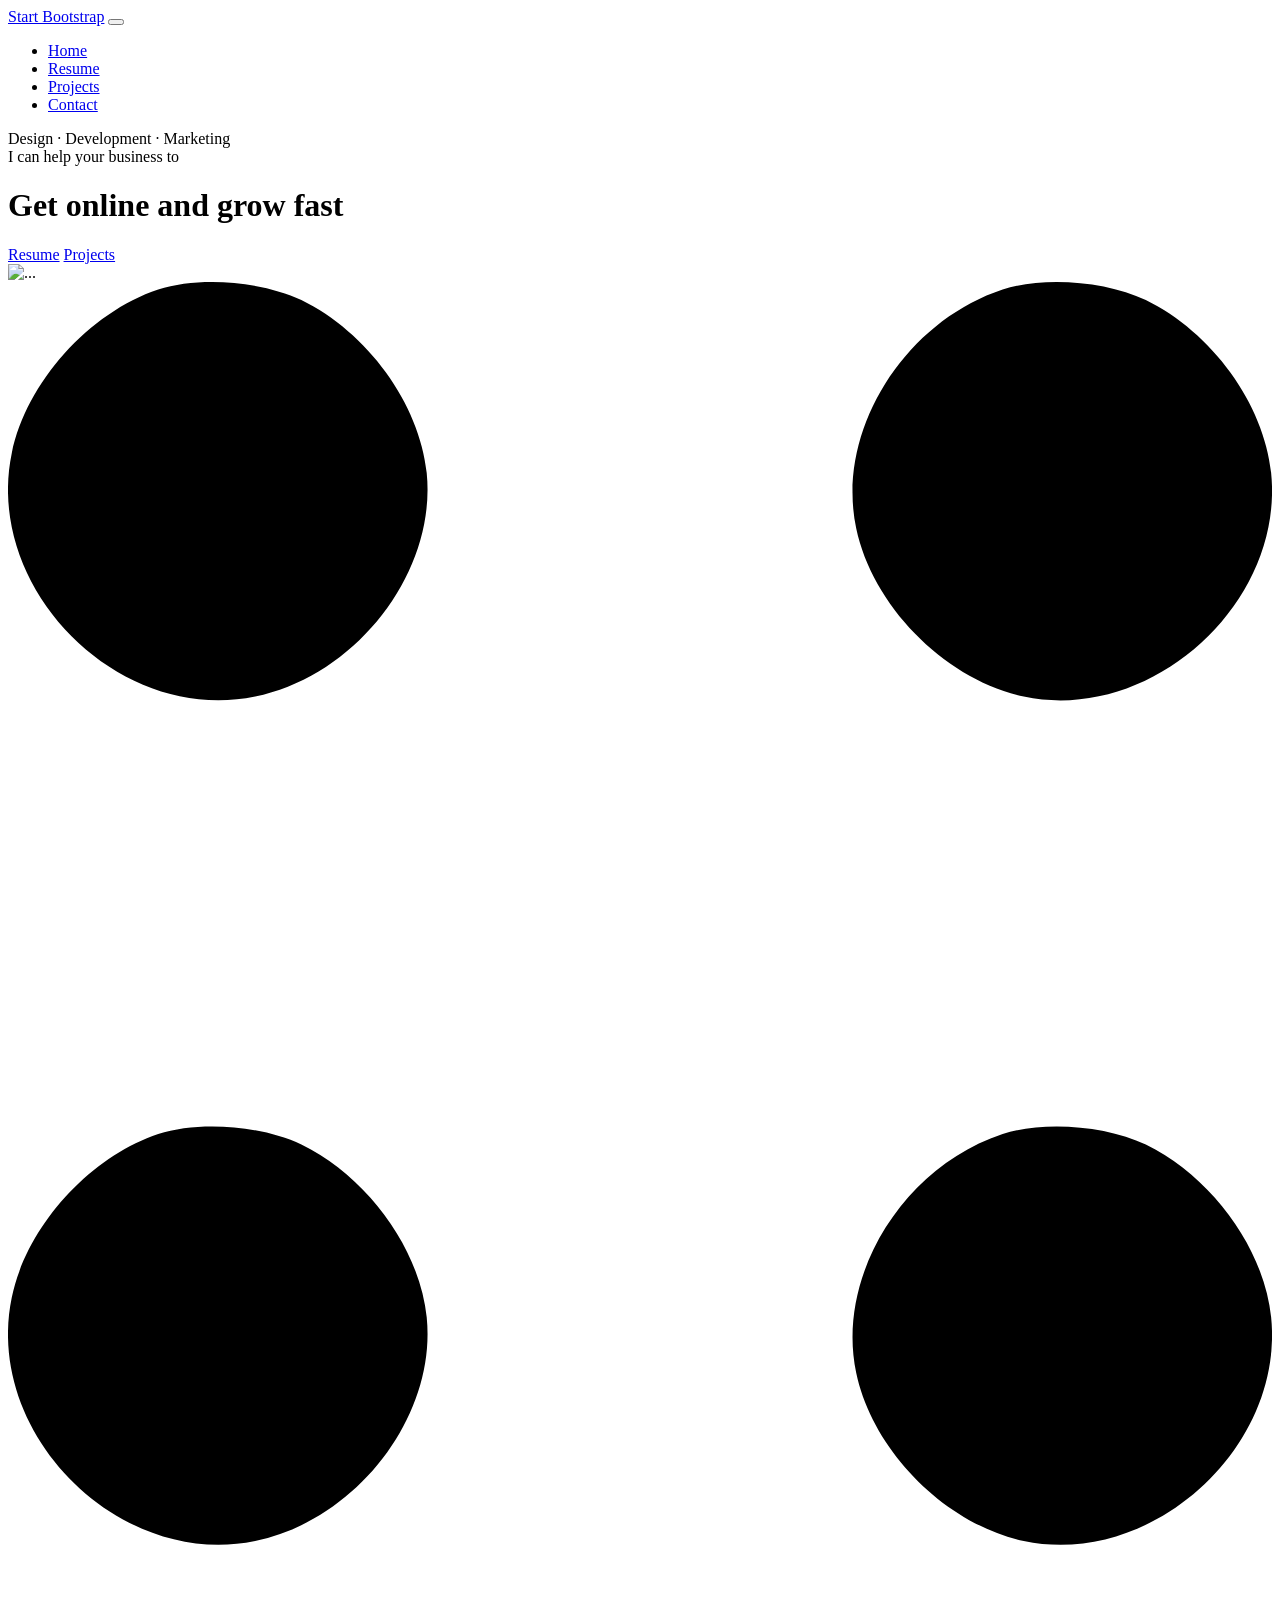
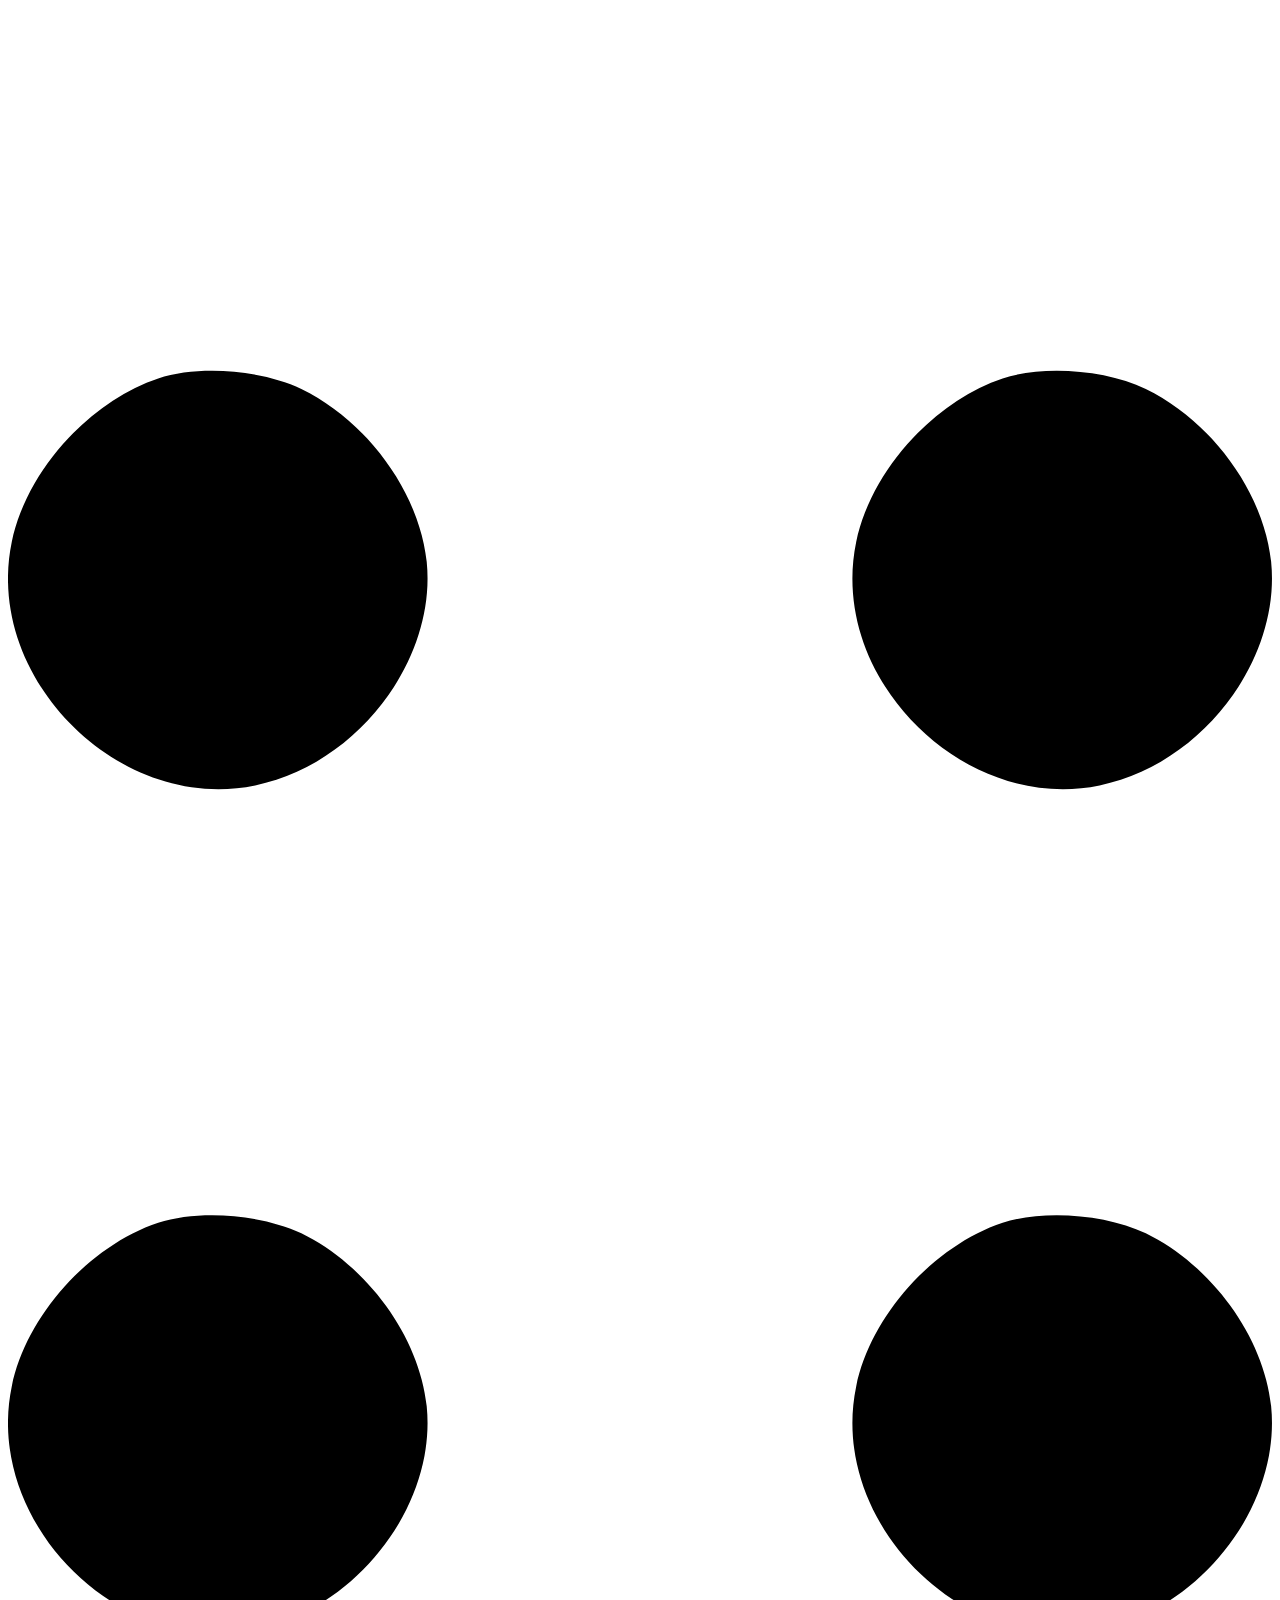
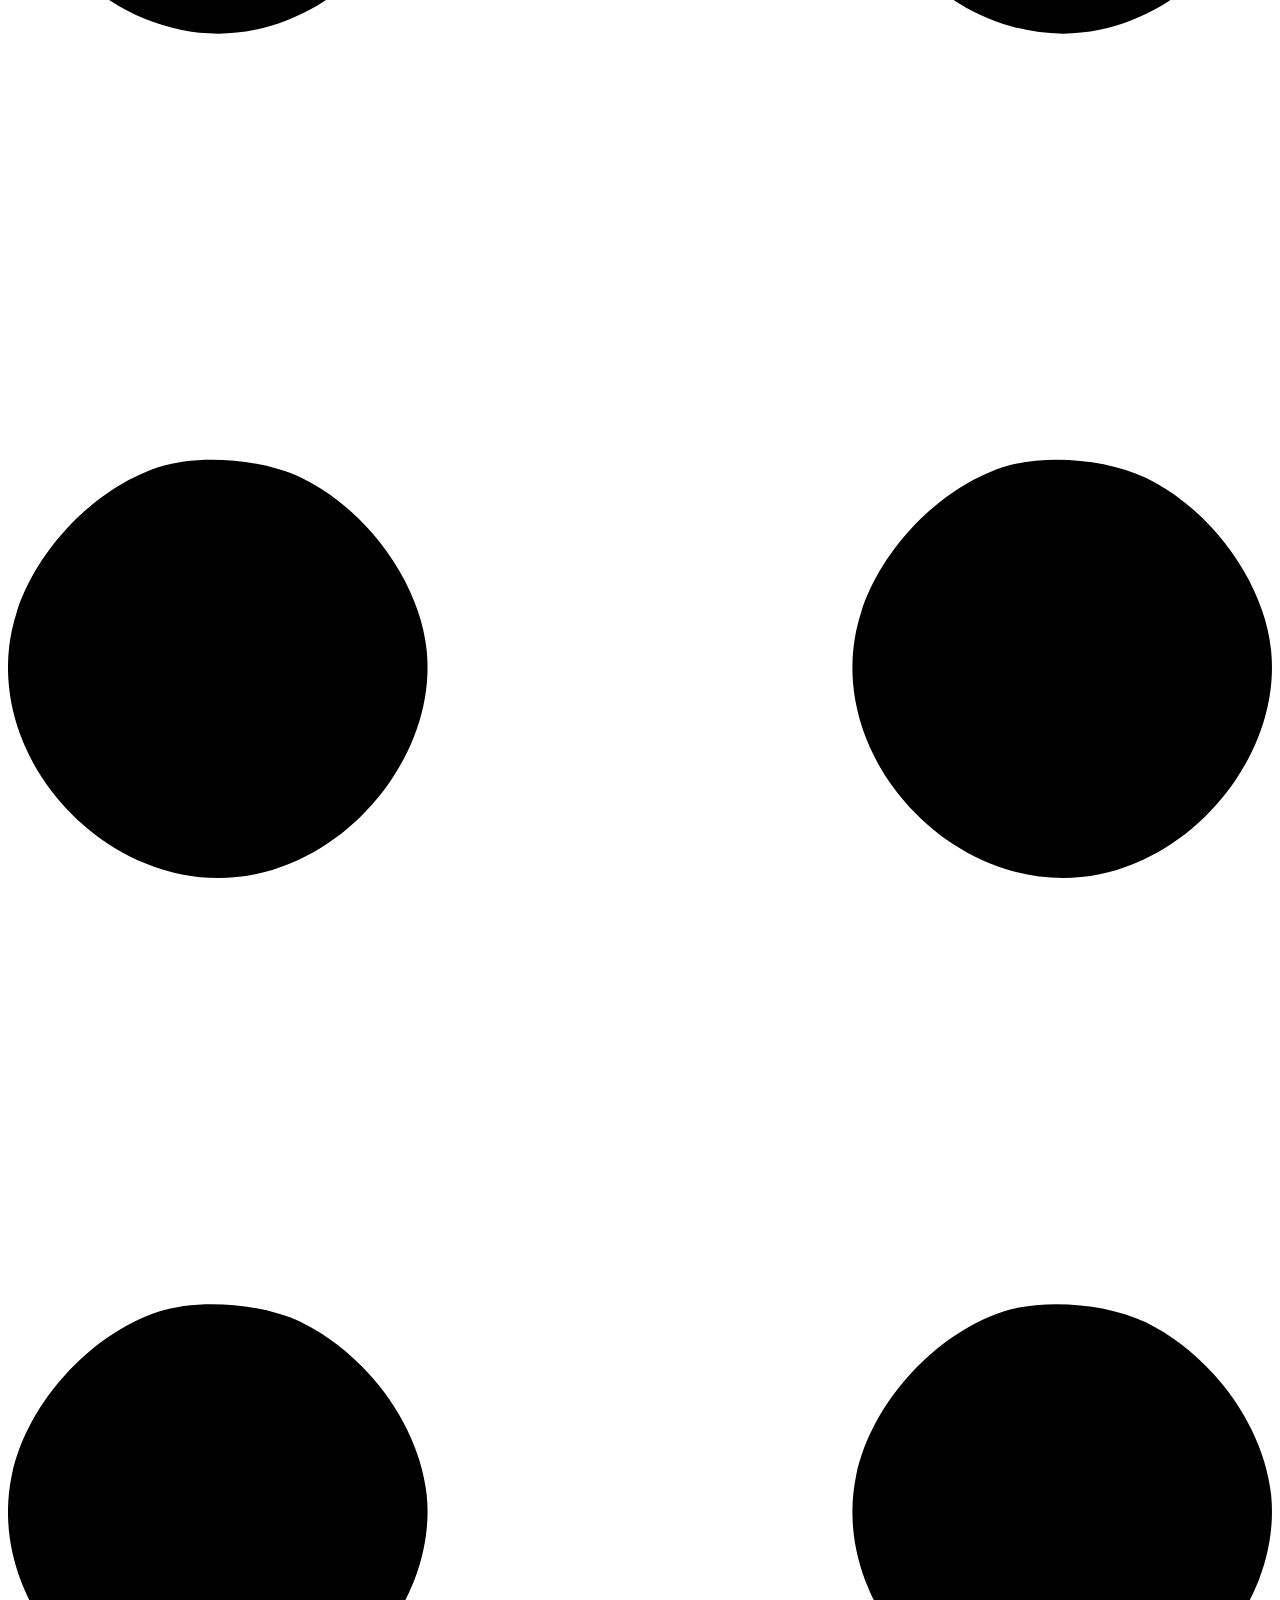
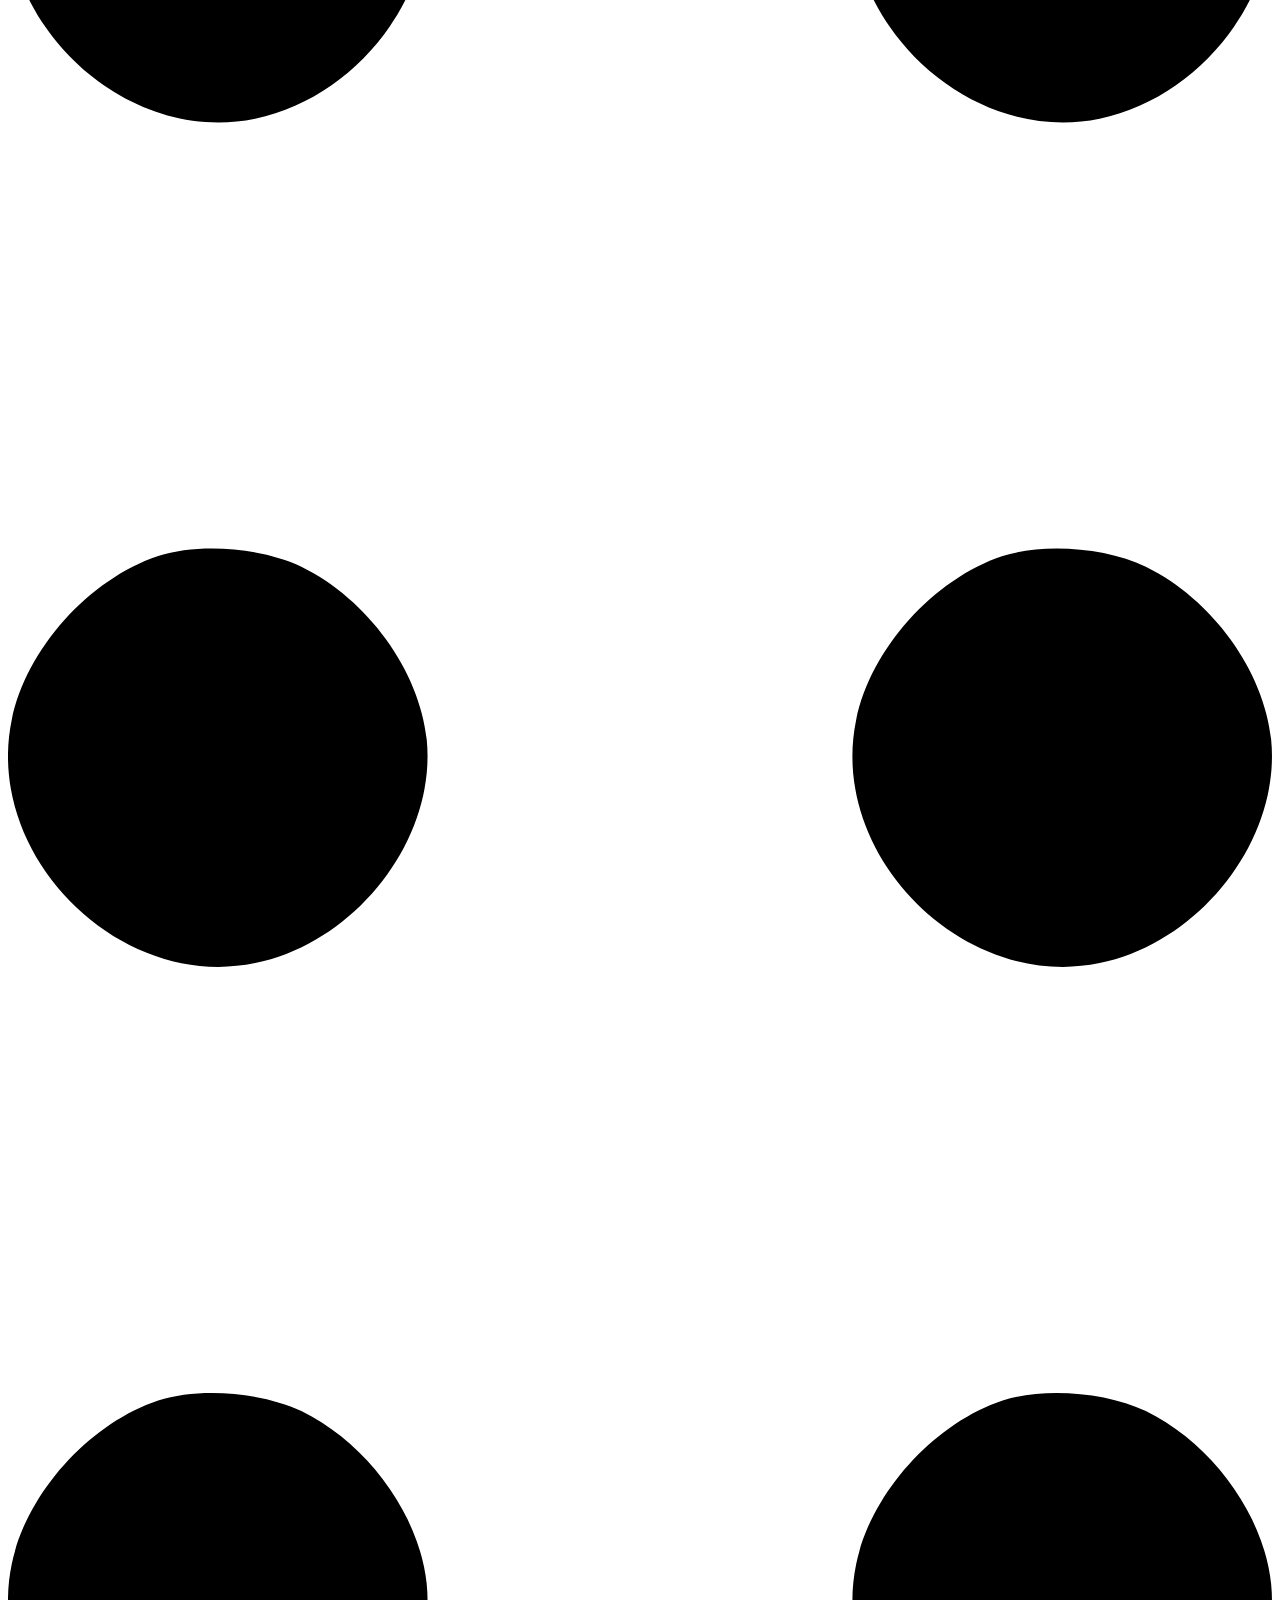
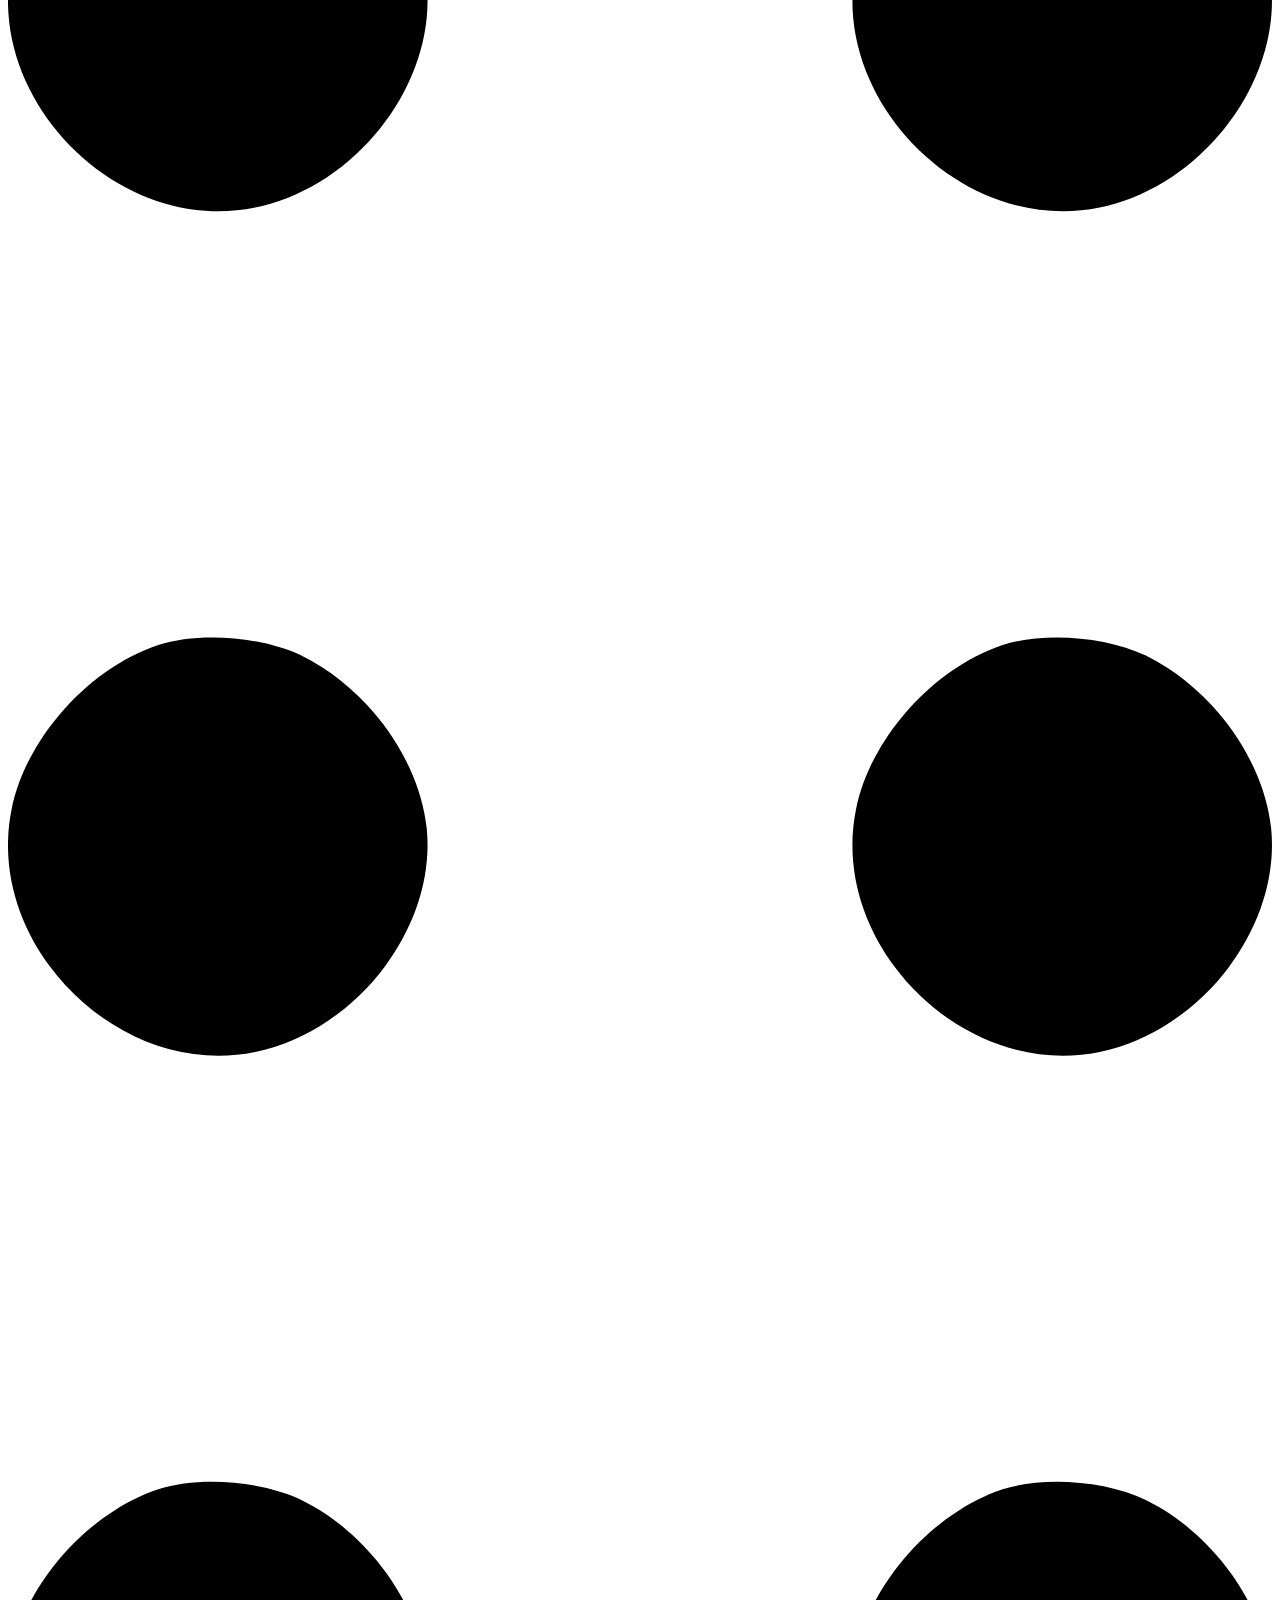
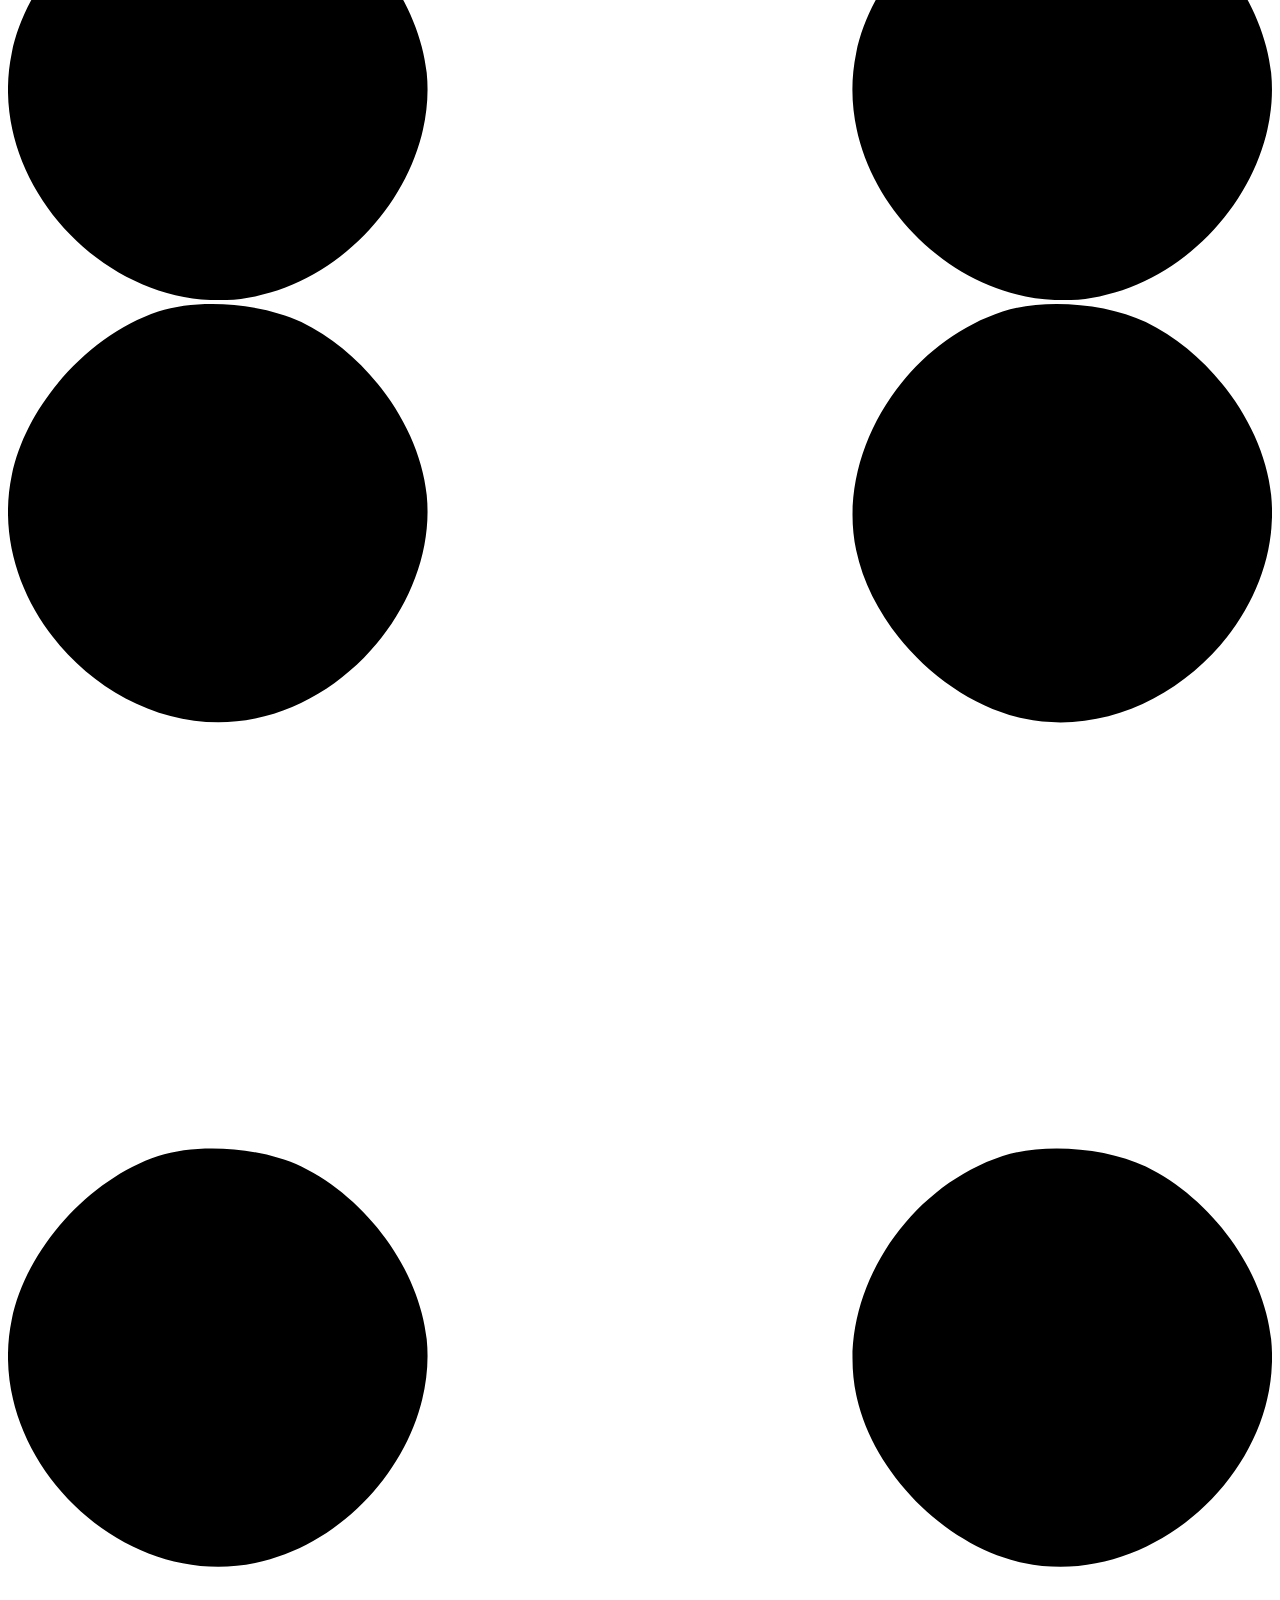
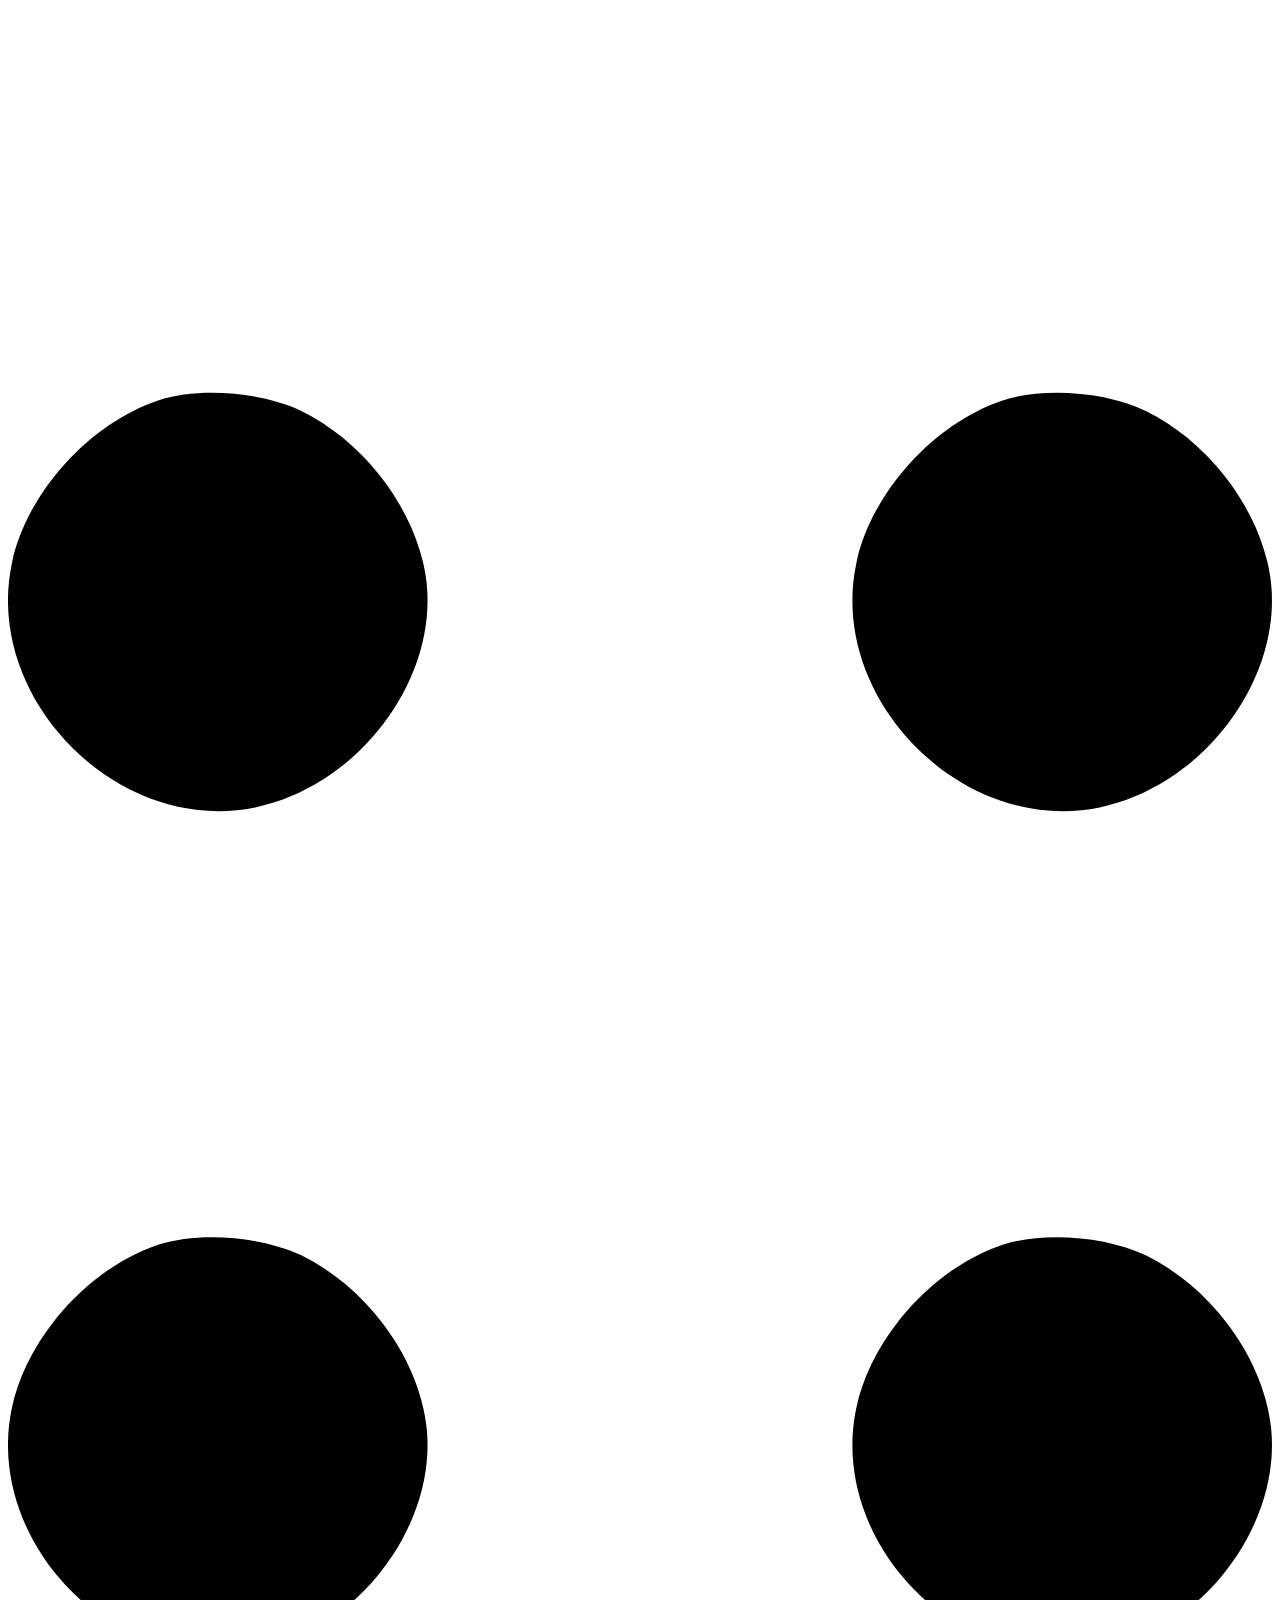
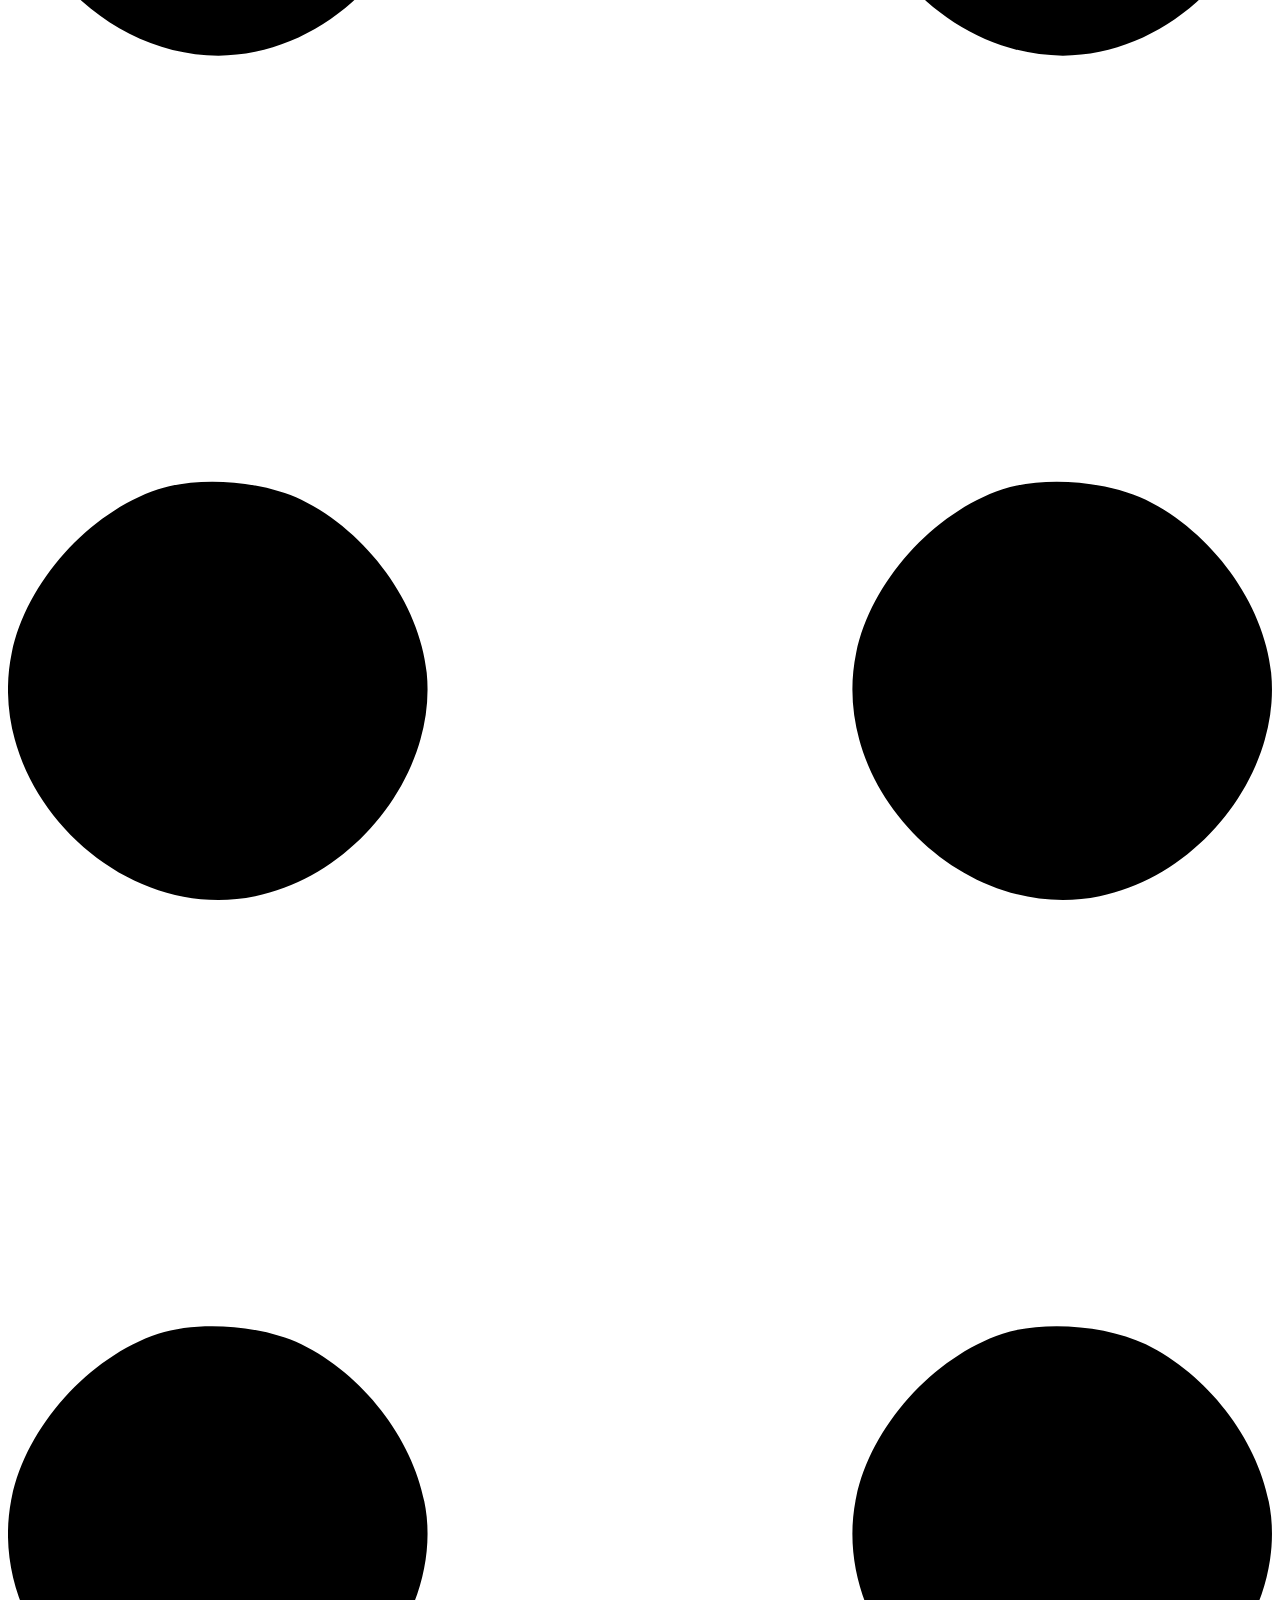
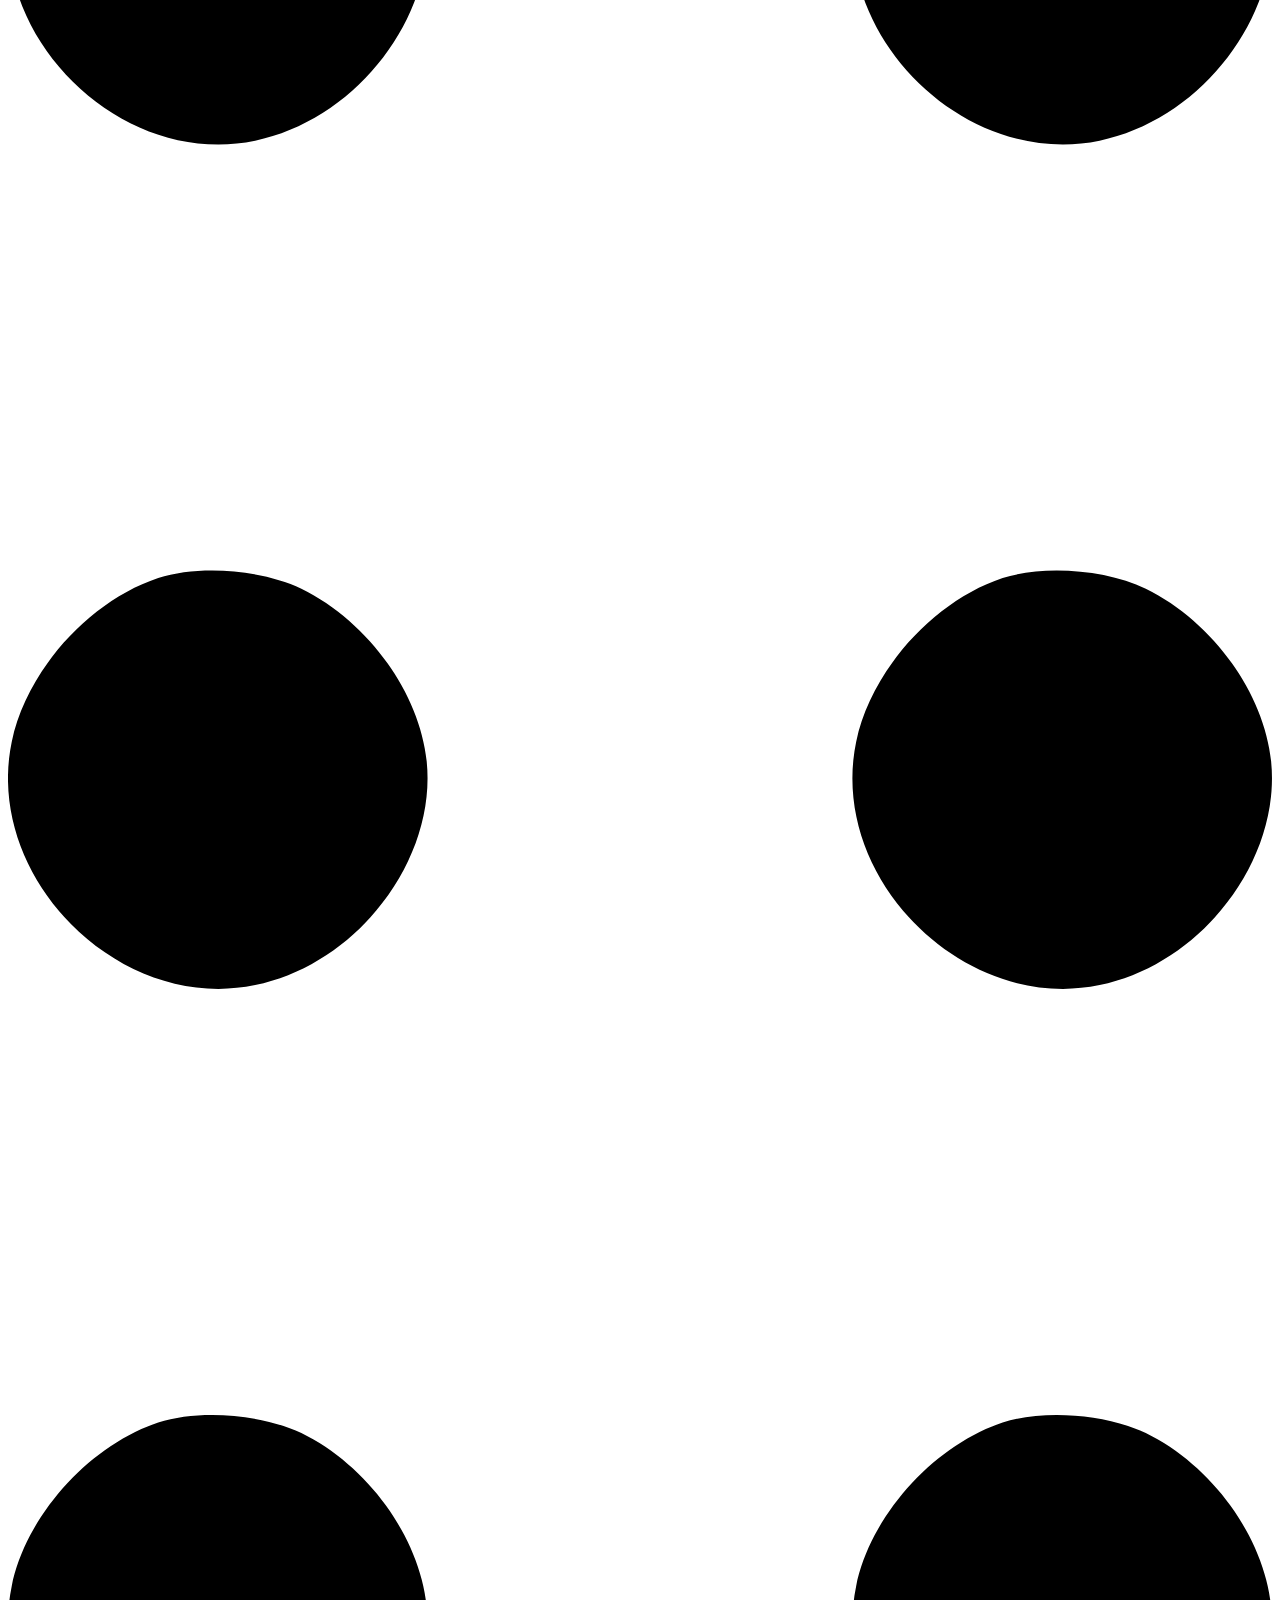
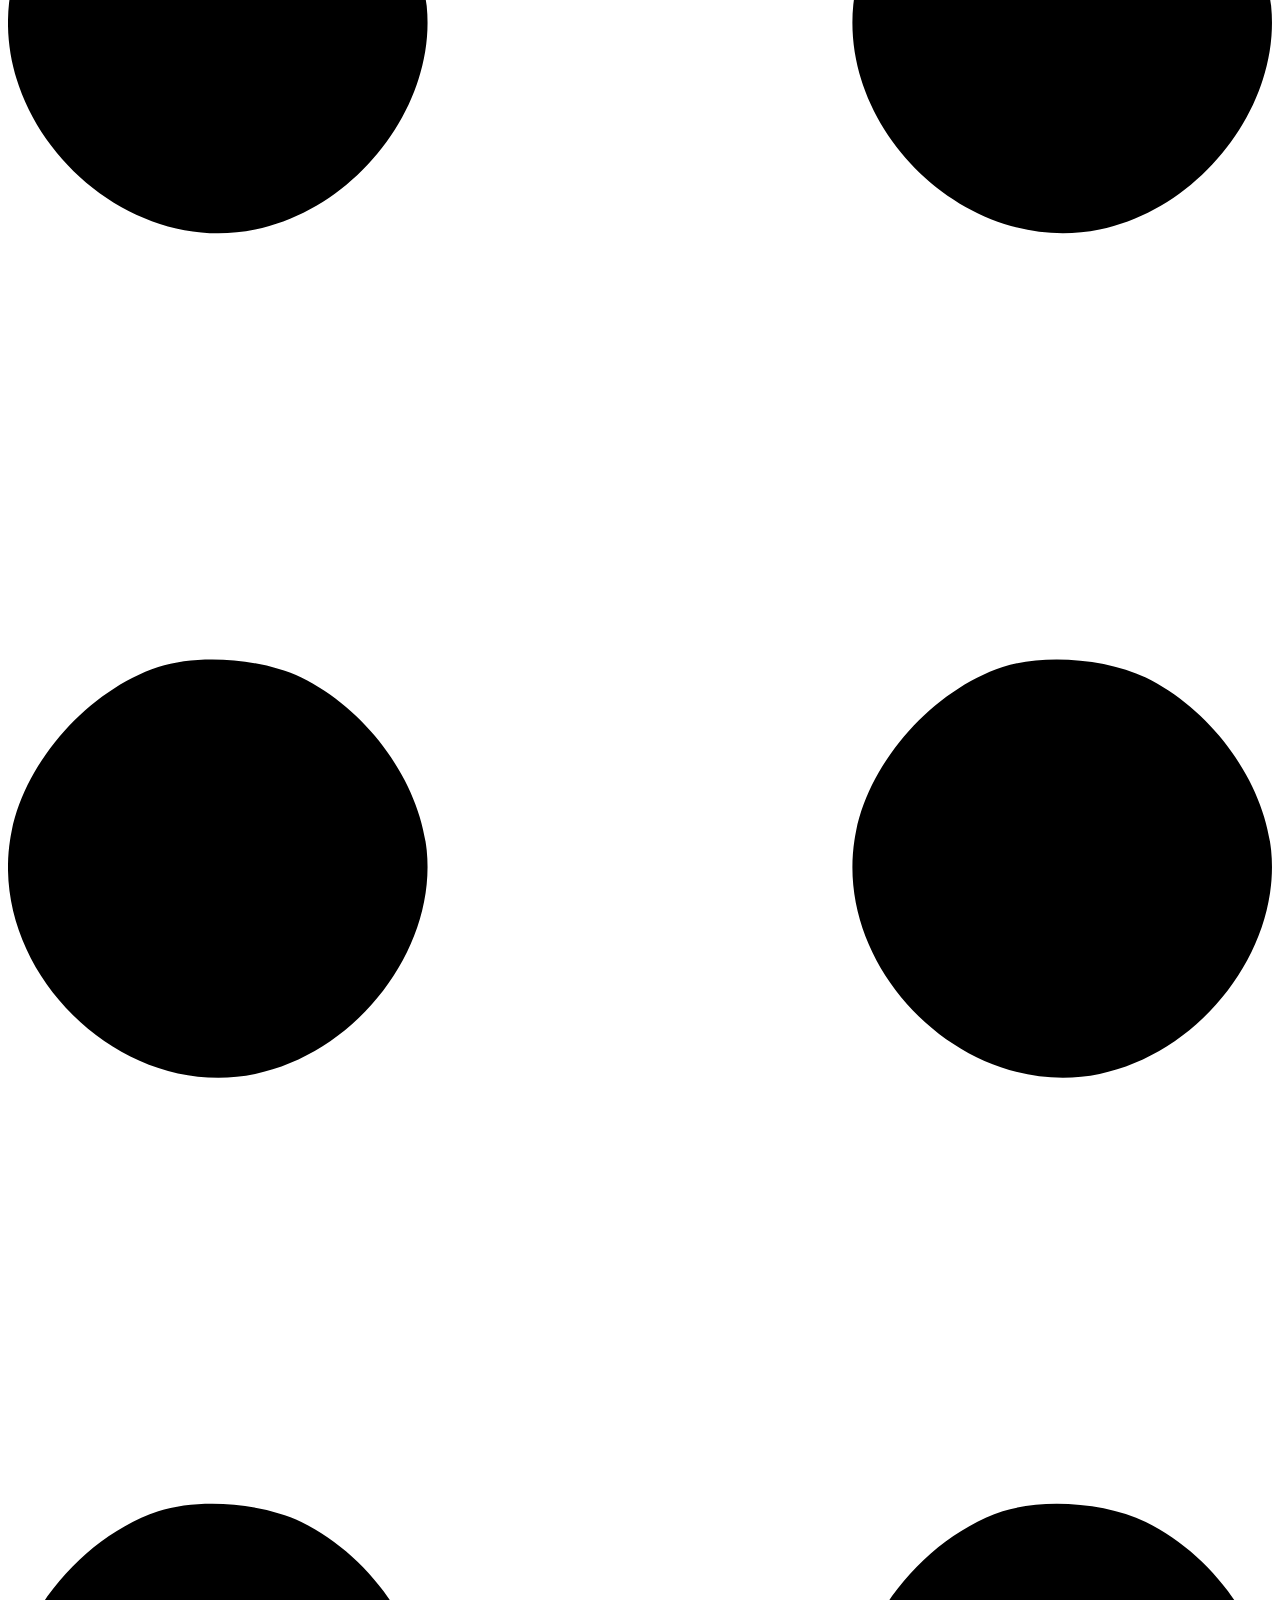
==== startbootstrap-personal-portfolio/index.html @ 14c41793 "Add files via upload" ====
<!DOCTYPE html>
<html lang="en">
    <head>
        <meta charset="utf-8" />
        <meta name="viewport" content="width=device-width, initial-scale=1, shrink-to-fit=no" />
        <meta name="description" content="" />
        <meta name="author" content="" />
        <title>Personal - Start Bootstrap Theme</title>
        <!-- Favicon-->
        <link rel="icon" type="image/x-icon" href="assets/favicon.ico" />
        <!-- Custom Google font-->
        <link rel="preconnect" href="https://fonts.googleapis.com" />
        <link rel="preconnect" href="https://fonts.gstatic.com" crossorigin />
        <link href="https://fonts.googleapis.com/css2?family=Plus+Jakarta+Sans:wght@100;200;300;400;500;600;700;800;900&amp;display=swap" rel="stylesheet" />
        <!-- Bootstrap icons-->
        <link href="https://cdn.jsdelivr.net/npm/bootstrap-icons@1.8.1/font/bootstrap-icons.css" rel="stylesheet" />
        <!-- Core theme CSS (includes Bootstrap)-->
        <link href="css/styles.css" rel="stylesheet" />
    </head>
    <body class="d-flex flex-column h-100">
        <main class="flex-shrink-0">
            <!-- Navigation-->
            <nav class="navbar navbar-expand-lg navbar-light bg-white py-3">
                <div class="container px-5">
                    <a class="navbar-brand" href="index.html"><span class="fw-bolder text-primary">Start Bootstrap</span></a>
                    <button class="navbar-toggler" type="button" data-bs-toggle="collapse" data-bs-target="#navbarSupportedContent" aria-controls="navbarSupportedContent" aria-expanded="false" aria-label="Toggle navigation"><span class="navbar-toggler-icon"></span></button>
                    <div class="collapse navbar-collapse" id="navbarSupportedContent">
                        <ul class="navbar-nav ms-auto mb-2 mb-lg-0 small fw-bolder">
                            <li class="nav-item"><a class="nav-link" href="index.html">Home</a></li>
                            <li class="nav-item"><a class="nav-link" href="resume.html">Resume</a></li>
                            <li class="nav-item"><a class="nav-link" href="projects.html">Projects</a></li>
                            <li class="nav-item"><a class="nav-link" href="contact.html">Contact</a></li>
                        </ul>
                    </div>
                </div>
            </nav>
            <!-- Header-->
            <header class="py-5">
                <div class="container px-5 pb-5">
                    <div class="row gx-5 align-items-center">
                        <div class="col-xxl-5">
                            <!-- Header text content-->
                            <div class="text-center text-xxl-start">
                                <div class="badge bg-gradient-primary-to-secondary text-white mb-4"><div class="text-uppercase">Design &middot; Development &middot; Marketing</div></div>
                                <div class="fs-3 fw-light text-muted">I can help your business to</div>
                                <h1 class="display-3 fw-bolder mb-5"><span class="text-gradient d-inline">Get online and grow fast</span></h1>
                                <div class="d-grid gap-3 d-sm-flex justify-content-sm-center justify-content-xxl-start mb-3">
                                    <a class="btn btn-primary btn-lg px-5 py-3 me-sm-3 fs-6 fw-bolder" href="resume.html">Resume</a>
                                    <a class="btn btn-outline-dark btn-lg px-5 py-3 fs-6 fw-bolder" href="projects.html">Projects</a>
                                </div>
                            </div>
                        </div>
                        <div class="col-xxl-7">
                            <!-- Header profile picture-->
                            <div class="d-flex justify-content-center mt-5 mt-xxl-0">
                                <div class="profile bg-gradient-primary-to-secondary">
                                    <!-- TIP: For best results, use a photo with a transparent background like the demo example below-->
                                    <!-- Watch a tutorial on how to do this on YouTube (link)-->
                                    <img class="profile-img" src="C:\Users\Humphrey Chimanya\Desktop\personal-gh-pages\startbootstrap-personal-gh-pages\assets" alt="..." />
                                    <div class="dots-1">
                                        <!-- SVG Dots-->
                                        <svg version="1.1" xmlns="http://www.w3.org/2000/svg" xmlns:xlink="http://www.w3.org/1999/xlink" x="0px" y="0px" viewBox="0 0 191.6 1215.4" style="enable-background: new 0 0 191.6 1215.4" xml:space="preserve">
                                            <g transform="translate(0.000000,1280.000000) scale(0.100000,-0.100000)">
                                                <path d="M227.7,12788.6c-105-35-200-141-222-248c-43-206,163-412,369-369c155,32,275,190,260,339c-11,105-90,213-190,262        C383.7,12801.6,289.7,12808.6,227.7,12788.6z"></path>
                                                <path d="M1507.7,12788.6c-151-50-253-216-222-362c25-119,136-230,254-255c194-41,395,142,375,339c-11,105-90,213-190,262        C1663.7,12801.6,1569.7,12808.6,1507.7,12788.6z"></path>
                                                <path d="M227.7,11508.6c-105-35-200-141-222-248c-43-206,163-412,369-369c155,32,275,190,260,339c-11,105-90,213-190,262        C383.7,11521.6,289.7,11528.6,227.7,11508.6z"></path>
                                                <path d="M1507.7,11508.6c-151-50-253-216-222-362c25-119,136-230,254-255c194-41,395,142,375,339c-11,105-90,213-190,262        C1663.7,11521.6,1569.7,11528.6,1507.7,11508.6z"></path>
                                                <path d="M227.7,10228.6c-105-35-200-141-222-248c-43-206,163-412,369-369c155,32,275,190,260,339c-11,105-90,213-190,262        C383.7,10241.6,289.7,10248.6,227.7,10228.6z"></path>
                                                <path d="M1507.7,10228.6c-105-35-200-141-222-248c-43-206,163-412,369-369c155,32,275,190,260,339c-11,105-90,213-190,262        C1663.7,10241.6,1569.7,10248.6,1507.7,10228.6z"></path>
                                                <path d="M227.7,8948.6c-105-35-200-141-222-248c-43-206,163-412,369-369c155,32,275,190,260,339c-11,105-90,213-190,262        C383.7,8961.6,289.7,8968.6,227.7,8948.6z"></path>
                                                <path d="M1507.7,8948.6c-105-35-200-141-222-248c-43-206,163-412,369-369c155,32,275,190,260,339c-11,105-90,213-190,262        C1663.7,8961.6,1569.7,8968.6,1507.7,8948.6z"></path>
                                                <path d="M227.7,7668.6c-105-35-200-141-222-248c-43-206,163-412,369-369c155,32,275,190,260,339c-11,105-90,213-190,262        C383.7,7681.6,289.7,7688.6,227.7,7668.6z"></path>
                                                <path d="M1507.7,7668.6c-105-35-200-141-222-248c-43-206,163-412,369-369c155,32,275,190,260,339c-11,105-90,213-190,262        C1663.7,7681.6,1569.7,7688.6,1507.7,7668.6z"></path>
                                                <path d="M227.7,6388.6c-105-35-200-141-222-248c-43-206,163-412,369-369c155,32,275,190,260,339c-11,105-90,213-190,262        C383.7,6401.6,289.7,6408.6,227.7,6388.6z"></path>
                                                <path d="M1507.7,6388.6c-105-35-200-141-222-248c-43-206,163-412,369-369c155,32,275,190,260,339c-11,105-90,213-190,262        C1663.7,6401.6,1569.7,6408.6,1507.7,6388.6z"></path>
                                                <path d="M227.7,5108.6c-105-35-200-141-222-248c-43-206,163-412,369-369c155,32,275,190,260,339c-11,105-90,213-190,262        C383.7,5121.6,289.7,5128.6,227.7,5108.6z"></path>
                                                <path d="M1507.7,5108.6c-105-35-200-141-222-248c-43-206,163-412,369-369c155,32,275,190,260,339c-11,105-90,213-190,262        C1663.7,5121.6,1569.7,5128.6,1507.7,5108.6z"></path>
                                                <path d="M227.7,3828.6c-105-35-200-141-222-248c-43-206,163-412,369-369c155,32,275,190,260,339c-11,105-90,213-190,262        C383.7,3841.6,289.7,3848.6,227.7,3828.6z"></path>
                                                <path d="M1507.7,3828.6c-105-35-200-141-222-248c-43-206,163-412,369-369c155,32,275,190,260,339c-11,105-90,213-190,262        C1663.7,3841.6,1569.7,3848.6,1507.7,3828.6z"></path>
                                                <path d="M227.7,2548.6c-105-35-200-141-222-248c-43-206,163-412,369-369c155,32,275,190,260,339c-11,105-90,213-190,262        C383.7,2561.6,289.7,2568.6,227.7,2548.6z"></path>
                                                <path d="M1507.7,2548.6c-105-35-200-141-222-248c-43-206,163-412,369-369c155,32,275,190,260,339c-11,105-90,213-190,262        C1663.7,2561.6,1569.7,2568.6,1507.7,2548.6z"></path>
                                                <path d="M227.7,1268.6c-105-35-200-141-222-248c-43-206,163-412,369-369c155,32,275,190,260,339c-11,105-90,213-190,262        C383.7,1281.6,289.7,1288.6,227.7,1268.6z"></path>
                                                <path d="M1507.7,1268.6c-105-35-200-141-222-248c-43-206,163-412,369-369c155,32,275,190,260,339c-11,105-90,213-190,262        C1663.7,1281.6,1569.7,1288.6,1507.7,1268.6z"></path>
                                            </g>
                                        </svg>
                                        <!-- END of SVG dots-->
                                    </div>
                                    <div class="dots-2">
                                        <!-- SVG Dots-->
                                        <svg version="1.1" xmlns="http://www.w3.org/2000/svg" xmlns:xlink="http://www.w3.org/1999/xlink" x="0px" y="0px" viewBox="0 0 191.6 1215.4" style="enable-background: new 0 0 191.6 1215.4" xml:space="preserve">
                                            <g transform="translate(0.000000,1280.000000) scale(0.100000,-0.100000)">
                                                <path d="M227.7,12788.6c-105-35-200-141-222-248c-43-206,163-412,369-369c155,32,275,190,260,339c-11,105-90,213-190,262        C383.7,12801.6,289.7,12808.6,227.7,12788.6z"></path>
                                                <path d="M1507.7,12788.6c-151-50-253-216-222-362c25-119,136-230,254-255c194-41,395,142,375,339c-11,105-90,213-190,262        C1663.7,12801.6,1569.7,12808.6,1507.7,12788.6z"></path>
                                                <path d="M227.7,11508.6c-105-35-200-141-222-248c-43-206,163-412,369-369c155,32,275,190,260,339c-11,105-90,213-190,262        C383.7,11521.6,289.7,11528.6,227.7,11508.6z"></path>
                                                <path d="M1507.7,11508.6c-151-50-253-216-222-362c25-119,136-230,254-255c194-41,395,142,375,339c-11,105-90,213-190,262        C1663.7,11521.6,1569.7,11528.6,1507.7,11508.6z"></path>
                                                <path d="M227.7,10228.6c-105-35-200-141-222-248c-43-206,163-412,369-369c155,32,275,190,260,339c-11,105-90,213-190,262        C383.7,10241.6,289.7,10248.6,227.7,10228.6z"></path>
                                                <path d="M1507.7,10228.6c-105-35-200-141-222-248c-43-206,163-412,369-369c155,32,275,190,260,339c-11,105-90,213-190,262        C1663.7,10241.6,1569.7,10248.6,1507.7,10228.6z"></path>
                                                <path d="M227.7,8948.6c-105-35-200-141-222-248c-43-206,163-412,369-369c155,32,275,190,260,339c-11,105-90,213-190,262        C383.7,8961.6,289.7,8968.6,227.7,8948.6z"></path>
                                                <path d="M1507.7,8948.6c-105-35-200-141-222-248c-43-206,163-412,369-369c155,32,275,190,260,339c-11,105-90,213-190,262        C1663.7,8961.6,1569.7,8968.6,1507.7,8948.6z"></path>
                                                <path d="M227.7,7668.6c-105-35-200-141-222-248c-43-206,163-412,369-369c155,32,275,190,260,339c-11,105-90,213-190,262        C383.7,7681.6,289.7,7688.6,227.7,7668.6z"></path>
                                                <path d="M1507.7,7668.6c-105-35-200-141-222-248c-43-206,163-412,369-369c155,32,275,190,260,339c-11,105-90,213-190,262        C1663.7,7681.6,1569.7,7688.6,1507.7,7668.6z"></path>
                                                <path d="M227.7,6388.6c-105-35-200-141-222-248c-43-206,163-412,369-369c155,32,275,190,260,339c-11,105-90,213-190,262        C383.7,6401.6,289.7,6408.6,227.7,6388.6z"></path>
                                                <path d="M1507.7,6388.6c-105-35-200-141-222-248c-43-206,163-412,369-369c155,32,275,190,260,339c-11,105-90,213-190,262        C1663.7,6401.6,1569.7,6408.6,1507.7,6388.6z"></path>
                                                <path d="M227.7,5108.6c-105-35-200-141-222-248c-43-206,163-412,369-369c155,32,275,190,260,339c-11,105-90,213-190,262        C383.7,5121.6,289.7,5128.6,227.7,5108.6z"></path>
                                                <path d="M1507.7,5108.6c-105-35-200-141-222-248c-43-206,163-412,369-369c155,32,275,190,260,339c-11,105-90,213-190,262        C1663.7,5121.6,1569.7,5128.6,1507.7,5108.6z"></path>
                                                <path d="M227.7,3828.6c-105-35-200-141-222-248c-43-206,163-412,369-369c155,32,275,190,260,339c-11,105-90,213-190,262        C383.7,3841.6,289.7,3848.6,227.7,3828.6z"></path>
                                                <path d="M1507.7,3828.6c-105-35-200-141-222-248c-43-206,163-412,369-369c155,32,275,190,260,339c-11,105-90,213-190,262        C1663.7,3841.6,1569.7,3848.6,1507.7,3828.6z"></path>
                                                <path d="M227.7,2548.6c-105-35-200-141-222-248c-43-206,163-412,369-369c155,32,275,190,260,339c-11,105-90,213-190,262        C383.7,2561.6,289.7,2568.6,227.7,2548.6z"></path>
                                                <path d="M1507.7,2548.6c-105-35-200-141-222-248c-43-206,163-412,369-369c155,32,275,190,260,339c-11,105-90,213-190,262        C1663.7,2561.6,1569.7,2568.6,1507.7,2548.6z"></path>
                                                <path d="M227.7,1268.6c-105-35-200-141-222-248c-43-206,163-412,369-369c155,32,275,190,260,339c-11,105-90,213-190,262        C383.7,1281.6,289.7,1288.6,227.7,1268.6z"></path>
                                                <path d="M1507.7,1268.6c-105-35-200-141-222-248c-43-206,163-412,369-369c155,32,275,190,260,339c-11,105-90,213-190,262        C1663.7,1281.6,1569.7,1288.6,1507.7,1268.6z"></path>
                                            </g>
                                        </svg>
                                        <!-- END of SVG dots-->
                                    </div>
                                    <div class="dots-3">
                                        <!-- SVG Dots-->
                                        <svg version="1.1" xmlns="http://www.w3.org/2000/svg" xmlns:xlink="http://www.w3.org/1999/xlink" x="0px" y="0px" viewBox="0 0 191.6 1215.4" style="enable-background: new 0 0 191.6 1215.4" xml:space="preserve">
                                            <g transform="translate(0.000000,1280.000000) scale(0.100000,-0.100000)">
                                                <path d="M227.7,12788.6c-105-35-200-141-222-248c-43-206,163-412,369-369c155,32,275,190,260,339c-11,105-90,213-190,262        C383.7,12801.6,289.7,12808.6,227.7,12788.6z"></path>
                                                <path d="M1507.7,12788.6c-151-50-253-216-222-362c25-119,136-230,254-255c194-41,395,142,375,339c-11,105-90,213-190,262        C1663.7,12801.6,1569.7,12808.6,1507.7,12788.6z"></path>
                                                <path d="M227.7,11508.6c-105-35-200-141-222-248c-43-206,163-412,369-369c155,32,275,190,260,339c-11,105-90,213-190,262        C383.7,11521.6,289.7,11528.6,227.7,11508.6z"></path>
                                                <path d="M1507.7,11508.6c-151-50-253-216-222-362c25-119,136-230,254-255c194-41,395,142,375,339c-11,105-90,213-190,262        C1663.7,11521.6,1569.7,11528.6,1507.7,11508.6z"></path>
                                                <path d="M227.7,10228.6c-105-35-200-141-222-248c-43-206,163-412,369-369c155,32,275,190,260,339c-11,105-90,213-190,262        C383.7,10241.6,289.7,10248.6,227.7,10228.6z"></path>
                                                <path d="M1507.7,10228.6c-105-35-200-141-222-248c-43-206,163-412,369-369c155,32,275,190,260,339c-11,105-90,213-190,262        C1663.7,10241.6,1569.7,10248.6,1507.7,10228.6z"></path>
                                                <path d="M227.7,8948.6c-105-35-200-141-222-248c-43-206,163-412,369-369c155,32,275,190,260,339c-11,105-90,213-190,262        C383.7,8961.6,289.7,8968.6,227.7,8948.6z"></path>
                                                <path d="M1507.7,8948.6c-105-35-200-141-222-248c-43-206,163-412,369-369c155,32,275,190,260,339c-11,105-90,213-190,262        C1663.7,8961.6,1569.7,8968.6,1507.7,8948.6z"></path>
                                                <path d="M227.7,7668.6c-105-35-200-141-222-248c-43-206,163-412,369-369c155,32,275,190,260,339c-11,105-90,213-190,262        C383.7,7681.6,289.7,7688.6,227.7,7668.6z"></path>
                                                <path d="M1507.7,7668.6c-105-35-200-141-222-248c-43-206,163-412,369-369c155,32,275,190,260,339c-11,105-90,213-190,262        C1663.7,7681.6,1569.7,7688.6,1507.7,7668.6z"></path>
                                                <path d="M227.7,6388.6c-105-35-200-141-222-248c-43-206,163-412,369-369c155,32,275,190,260,339c-11,105-90,213-190,262        C383.7,6401.6,289.7,6408.6,227.7,6388.6z"></path>
                                                <path d="M1507.7,6388.6c-105-35-200-141-222-248c-43-206,163-412,369-369c155,32,275,190,260,339c-11,105-90,213-190,262        C1663.7,6401.6,1569.7,6408.6,1507.7,6388.6z"></path>
                                                <path d="M227.7,5108.6c-105-35-200-141-222-248c-43-206,163-412,369-369c155,32,275,190,260,339c-11,105-90,213-190,262        C383.7,5121.6,289.7,5128.6,227.7,5108.6z"></path>
                                                <path d="M1507.7,5108.6c-105-35-200-141-222-248c-43-206,163-412,369-369c155,32,275,190,260,339c-11,105-90,213-190,262        C1663.7,5121.6,1569.7,5128.6,1507.7,5108.6z"></path>
                                                <path d="M227.7,3828.6c-105-35-200-141-222-248c-43-206,163-412,369-369c155,32,275,190,260,339c-11,105-90,213-190,262        C383.7,3841.6,289.7,3848.6,227.7,3828.6z"></path>
                                                <path d="M1507.7,3828.6c-105-35-200-141-222-248c-43-206,163-412,369-369c155,32,275,190,260,339c-11,105-90,213-190,262        C1663.7,3841.6,1569.7,3848.6,1507.7,3828.6z"></path>
                                                <path d="M227.7,2548.6c-105-35-200-141-222-248c-43-206,163-412,369-369c155,32,275,190,260,339c-11,105-90,213-190,262        C383.7,2561.6,289.7,2568.6,227.7,2548.6z"></path>
                                                <path d="M1507.7,2548.6c-105-35-200-141-222-248c-43-206,163-412,369-369c155,32,275,190,260,339c-11,105-90,213-190,262        C1663.7,2561.6,1569.7,2568.6,1507.7,2548.6z"></path>
                                                <path d="M227.7,1268.6c-105-35-200-141-222-248c-43-206,163-412,369-369c155,32,275,190,260,339c-11,105-90,213-190,262        C383.7,1281.6,289.7,1288.6,227.7,1268.6z"></path>
                                                <path d="M1507.7,1268.6c-105-35-200-141-222-248c-43-206,163-412,369-369c155,32,275,190,260,339c-11,105-90,213-190,262        C1663.7,1281.6,1569.7,1288.6,1507.7,1268.6z"></path>
                                            </g>
                                        </svg>
                                        <!-- END of SVG dots-->
                                    </div>
                                    <div class="dots-4">
                                        <!-- SVG Dots-->
                                        <svg version="1.1" xmlns="http://www.w3.org/2000/svg" xmlns:xlink="http://www.w3.org/1999/xlink" x="0px" y="0px" viewBox="0 0 191.6 1215.4" style="enable-background: new 0 0 191.6 1215.4" xml:space="preserve">
                                            <g transform="translate(0.000000,1280.000000) scale(0.100000,-0.100000)">
                                                <path d="M227.7,12788.6c-105-35-200-141-222-248c-43-206,163-412,369-369c155,32,275,190,260,339c-11,105-90,213-190,262        C383.7,12801.6,289.7,12808.6,227.7,12788.6z"></path>
                                                <path d="M1507.7,12788.6c-151-50-253-216-222-362c25-119,136-230,254-255c194-41,395,142,375,339c-11,105-90,213-190,262        C1663.7,12801.6,1569.7,12808.6,1507.7,12788.6z"></path>
                                                <path d="M227.7,11508.6c-105-35-200-141-222-248c-43-206,163-412,369-369c155,32,275,190,260,339c-11,105-90,213-190,262        C383.7,11521.6,289.7,11528.6,227.7,11508.6z"></path>
                                                <path d="M1507.7,11508.6c-151-50-253-216-222-362c25-119,136-230,254-255c194-41,395,142,375,339c-11,105-90,213-190,262        C1663.7,11521.6,1569.7,11528.6,1507.7,11508.6z"></path>
                                                <path d="M227.7,10228.6c-105-35-200-141-222-248c-43-206,163-412,369-369c155,32,275,190,260,339c-11,105-90,213-190,262        C383.7,10241.6,289.7,10248.6,227.7,10228.6z"></path>
                                                <path d="M1507.7,10228.6c-105-35-200-141-222-248c-43-206,163-412,369-369c155,32,275,190,260,339c-11,105-90,213-190,262        C1663.7,10241.6,1569.7,10248.6,1507.7,10228.6z"></path>
                                                <path d="M227.7,8948.6c-105-35-200-141-222-248c-43-206,163-412,369-369c155,32,275,190,260,339c-11,105-90,213-190,262        C383.7,8961.6,289.7,8968.6,227.7,8948.6z"></path>
                                                <path d="M1507.7,8948.6c-105-35-200-141-222-248c-43-206,163-412,369-369c155,32,275,190,260,339c-11,105-90,213-190,262        C1663.7,8961.6,1569.7,8968.6,1507.7,8948.6z"></path>
                                                <path d="M227.7,7668.6c-105-35-200-141-222-248c-43-206,163-412,369-369c155,32,275,190,260,339c-11,105-90,213-190,262        C383.7,7681.6,289.7,7688.6,227.7,7668.6z"></path>
                                                <path d="M1507.7,7668.6c-105-35-200-141-222-248c-43-206,163-412,369-369c155,32,275,190,260,339c-11,105-90,213-190,262        C1663.7,7681.6,1569.7,7688.6,1507.7,7668.6z"></path>
                                                <path d="M227.7,6388.6c-105-35-200-141-222-248c-43-206,163-412,369-369c155,32,275,190,260,339c-11,105-90,213-190,262        C383.7,6401.6,289.7,6408.6,227.7,6388.6z"></path>
                                                <path d="M1507.7,6388.6c-105-35-200-141-222-248c-43-206,163-412,369-369c155,32,275,190,260,339c-11,105-90,213-190,262        C1663.7,6401.6,1569.7,6408.6,1507.7,6388.6z"></path>
                                                <path d="M227.7,5108.6c-105-35-200-141-222-248c-43-206,163-412,369-369c155,32,275,190,260,339c-11,105-90,213-190,262        C383.7,5121.6,289.7,5128.6,227.7,5108.6z"></path>
                                                <path d="M1507.7,5108.6c-105-35-200-141-222-248c-43-206,163-412,369-369c155,32,275,190,260,339c-11,105-90,213-190,262        C1663.7,5121.6,1569.7,5128.6,1507.7,5108.6z"></path>
                                                <path d="M227.7,3828.6c-105-35-200-141-222-248c-43-206,163-412,369-369c155,32,275,190,260,339c-11,105-90,213-190,262        C383.7,3841.6,289.7,3848.6,227.7,3828.6z"></path>
                                                <path d="M1507.7,3828.6c-105-35-200-141-222-248c-43-206,163-412,369-369c155,32,275,190,260,339c-11,105-90,213-190,262        C1663.7,3841.6,1569.7,3848.6,1507.7,3828.6z"></path>
                                                <path d="M227.7,2548.6c-105-35-200-141-222-248c-43-206,163-412,369-369c155,32,275,190,260,339c-11,105-90,213-190,262        C383.7,2561.6,289.7,2568.6,227.7,2548.6z"></path>
                                                <path d="M1507.7,2548.6c-105-35-200-141-222-248c-43-206,163-412,369-369c155,32,275,190,260,339c-11,105-90,213-190,262        C1663.7,2561.6,1569.7,2568.6,1507.7,2548.6z"></path>
                                                <path d="M227.7,1268.6c-105-35-200-141-222-248c-43-206,163-412,369-369c155,32,275,190,260,339c-11,105-90,213-190,262        C383.7,1281.6,289.7,1288.6,227.7,1268.6z"></path>
                                                <path d="M1507.7,1268.6c-105-35-200-141-222-248c-43-206,163-412,369-369c155,32,275,190,260,339c-11,105-90,213-190,262        C1663.7,1281.6,1569.7,1288.6,1507.7,1268.6z"></path>
                                            </g>
                                        </svg>
                                        <!-- END of SVG dots-->
                                    </div>
                                </div>
                            </div>
                        </div>
                    </div>
                </div>
            </header>
            <!-- About Section-->
            <section class="bg-light py-5">
                <div class="container px-5">
                    <div class="row gx-5 justify-content-center">
                        <div class="col-xxl-8">
                            <div class="text-center my-5">
                                <h2 class="display-5 fw-bolder"><span class="text-gradient d-inline">About Me</span></h2>
                                <p class="lead fw-light mb-4">My name is Humphrey Chimanya and I help brands grow.</p>
                                <p class="text-muted">some blah blah blah stuff</p>
                                <div class="d-flex justify-content-center fs-2 gap-4">
                                    <a class="text-gradient" href="#!"><i class="bi bi-twitter"></i></a>
                                    <a class="text-gradient" href="#!"><i class="bi bi-linkedin"></i></a>
                                    <a class="text-gradient" href="#!"><i class="bi bi-github"></i></a>
                                </div>
                            </div>
                        </div>
                    </div>
                </div>
            </section>
        </main>
        <!-- Footer-->
        <footer class="bg-white py-4 mt-auto">
            <div class="container px-5">
                <div class="row align-items-center justify-content-between flex-column flex-sm-row">
                    <div class="col-auto"><div class="small m-0">Copyright &copy; Your Website 2023</div></div>
                    <div class="col-auto">
                        <a class="small" href="#!">Privacy</a>
                        <span class="mx-1">&middot;</span>
                        <a class="small" href="#!">Terms</a>
                        <span class="mx-1">&middot;</span>
                        <a class="small" href="#!">Contact</a>
                    </div>
                </div>
            </div>
        </footer>
        <!-- Bootstrap core JS-->
        <script src="https://cdn.jsdelivr.net/npm/bootstrap@5.2.3/dist/js/bootstrap.bundle.min.js"></script>
        <!-- Core theme JS-->
        <script src="js/scripts.js"></script>
    </body>
</html>
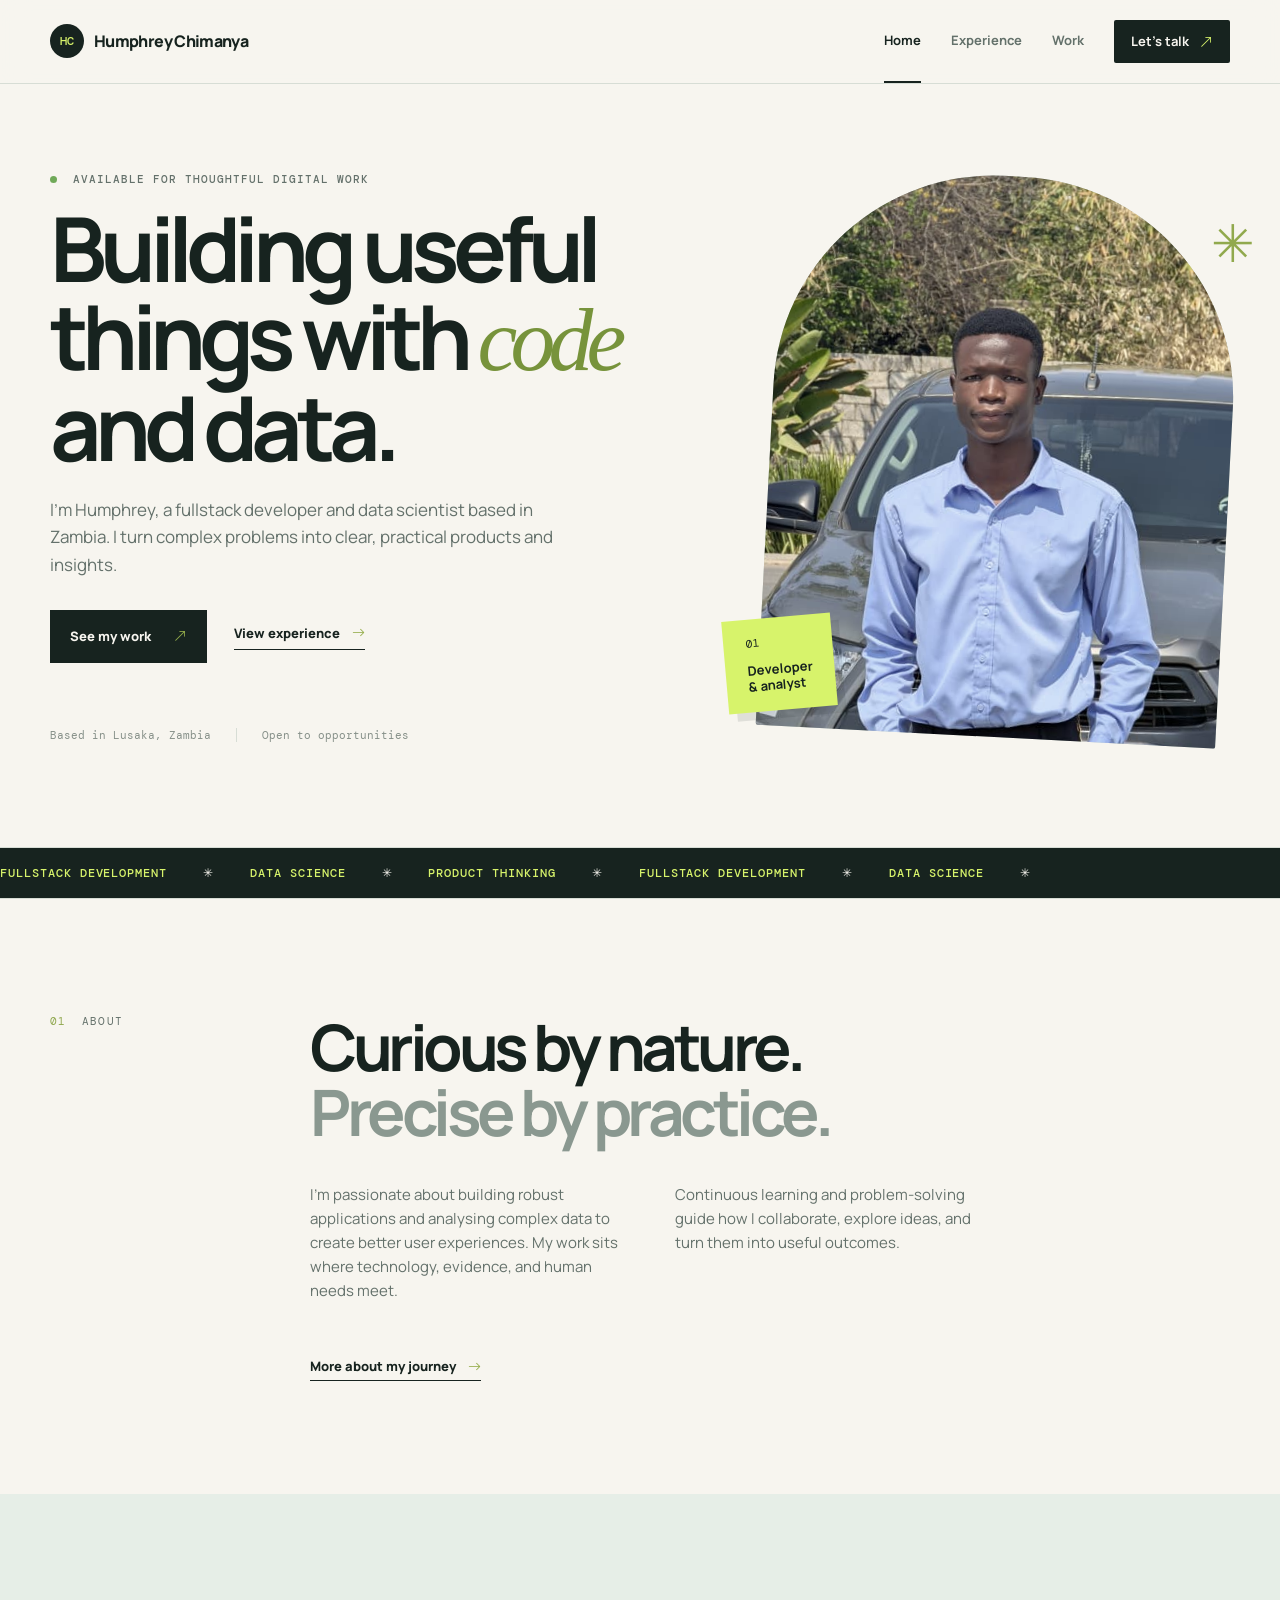
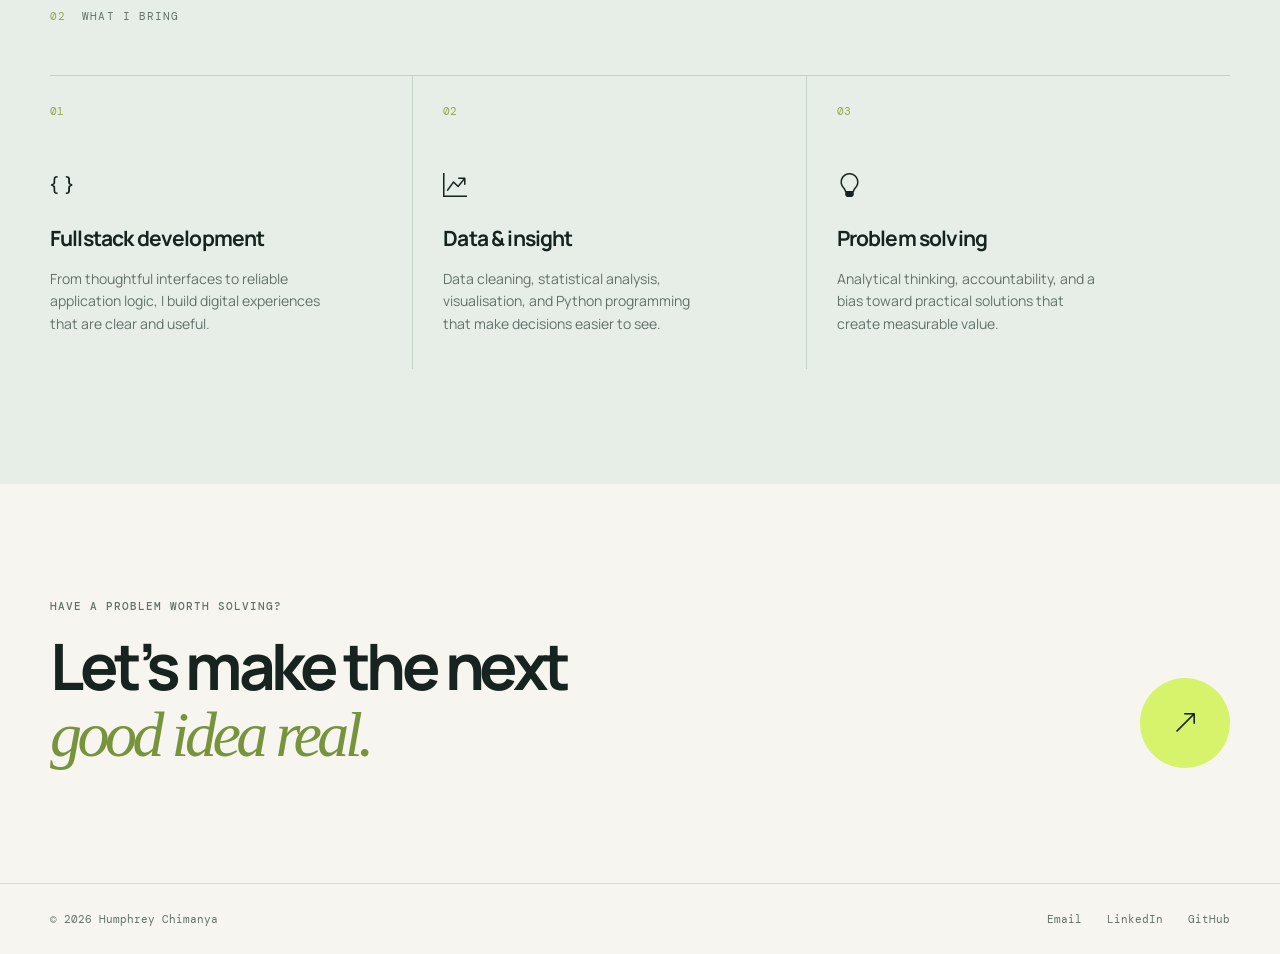
==== commit 9aa76ded: "Add Northflank Docker deployment setup" ====
--- a/startbootstrap-personal-portfolio/index.html
+++ b/startbootstrap-personal-portfolio/index.html
@@ -1,218 +1,38 @@
 <!DOCTYPE html>
 <html lang="en">
-    <head>
-        <meta charset="utf-8" />
-        <meta name="viewport" content="width=device-width, initial-scale=1, shrink-to-fit=no" />
-        <meta name="description" content="" />
-        <meta name="author" content="" />
-        <title>Personal - Start Bootstrap Theme</title>
-        <!-- Favicon-->
-        <link rel="icon" type="image/x-icon" href="assets/favicon.ico" />
-        <!-- Custom Google font-->
-        <link rel="preconnect" href="https://fonts.googleapis.com" />
-        <link rel="preconnect" href="https://fonts.gstatic.com" crossorigin />
-        <link href="https://fonts.googleapis.com/css2?family=Plus+Jakarta+Sans:wght@100;200;300;400;500;600;700;800;900&amp;display=swap" rel="stylesheet" />
-        <!-- Bootstrap icons-->
-        <link href="https://cdn.jsdelivr.net/npm/bootstrap-icons@1.8.1/font/bootstrap-icons.css" rel="stylesheet" />
-        <!-- Core theme CSS (includes Bootstrap)-->
-        <link href="css/styles.css" rel="stylesheet" />
-    </head>
-    <body class="d-flex flex-column h-100">
-        <main class="flex-shrink-0">
-            <!-- Navigation-->
-            <nav class="navbar navbar-expand-lg navbar-light bg-white py-3">
-                <div class="container px-5">
-                    <a class="navbar-brand" href="index.html"><span class="fw-bolder text-primary">Start Bootstrap</span></a>
-                    <button class="navbar-toggler" type="button" data-bs-toggle="collapse" data-bs-target="#navbarSupportedContent" aria-controls="navbarSupportedContent" aria-expanded="false" aria-label="Toggle navigation"><span class="navbar-toggler-icon"></span></button>
-                    <div class="collapse navbar-collapse" id="navbarSupportedContent">
-                        <ul class="navbar-nav ms-auto mb-2 mb-lg-0 small fw-bolder">
-                            <li class="nav-item"><a class="nav-link" href="index.html">Home</a></li>
-                            <li class="nav-item"><a class="nav-link" href="resume.html">Resume</a></li>
-                            <li class="nav-item"><a class="nav-link" href="projects.html">Projects</a></li>
-                            <li class="nav-item"><a class="nav-link" href="contact.html">Contact</a></li>
-                        </ul>
-                    </div>
-                </div>
-            </nav>
-            <!-- Header-->
-            <header class="py-5">
-                <div class="container px-5 pb-5">
-                    <div class="row gx-5 align-items-center">
-                        <div class="col-xxl-5">
-                            <!-- Header text content-->
-                            <div class="text-center text-xxl-start">
-                                <div class="badge bg-gradient-primary-to-secondary text-white mb-4"><div class="text-uppercase">Design &middot; Development &middot; Marketing</div></div>
-                                <div class="fs-3 fw-light text-muted">I can help your business to</div>
-                                <h1 class="display-3 fw-bolder mb-5"><span class="text-gradient d-inline">Get online and grow fast</span></h1>
-                                <div class="d-grid gap-3 d-sm-flex justify-content-sm-center justify-content-xxl-start mb-3">
-                                    <a class="btn btn-primary btn-lg px-5 py-3 me-sm-3 fs-6 fw-bolder" href="resume.html">Resume</a>
-                                    <a class="btn btn-outline-dark btn-lg px-5 py-3 fs-6 fw-bolder" href="projects.html">Projects</a>
-                                </div>
-                            </div>
-                        </div>
-                        <div class="col-xxl-7">
-                            <!-- Header profile picture-->
-                            <div class="d-flex justify-content-center mt-5 mt-xxl-0">
-                                <div class="profile bg-gradient-primary-to-secondary">
-                                    <!-- TIP: For best results, use a photo with a transparent background like the demo example below-->
-                                    <!-- Watch a tutorial on how to do this on YouTube (link)-->
-                                    <img class="profile-img" src="C:\Users\Humphrey Chimanya\Desktop\personal-gh-pages\startbootstrap-personal-gh-pages\assets" alt="..." />
-                                    <div class="dots-1">
-                                        <!-- SVG Dots-->
-                                        <svg version="1.1" xmlns="http://www.w3.org/2000/svg" xmlns:xlink="http://www.w3.org/1999/xlink" x="0px" y="0px" viewBox="0 0 191.6 1215.4" style="enable-background: new 0 0 191.6 1215.4" xml:space="preserve">
-                                            <g transform="translate(0.000000,1280.000000) scale(0.100000,-0.100000)">
-                                                <path d="M227.7,12788.6c-105-35-200-141-222-248c-43-206,163-412,369-369c155,32,275,190,260,339c-11,105-90,213-190,262        C383.7,12801.6,289.7,12808.6,227.7,12788.6z"></path>
-                                                <path d="M1507.7,12788.6c-151-50-253-216-222-362c25-119,136-230,254-255c194-41,395,142,375,339c-11,105-90,213-190,262        C1663.7,12801.6,1569.7,12808.6,1507.7,12788.6z"></path>
-                                                <path d="M227.7,11508.6c-105-35-200-141-222-248c-43-206,163-412,369-369c155,32,275,190,260,339c-11,105-90,213-190,262        C383.7,11521.6,289.7,11528.6,227.7,11508.6z"></path>
-                                                <path d="M1507.7,11508.6c-151-50-253-216-222-362c25-119,136-230,254-255c194-41,395,142,375,339c-11,105-90,213-190,262        C1663.7,11521.6,1569.7,11528.6,1507.7,11508.6z"></path>
-                                                <path d="M227.7,10228.6c-105-35-200-141-222-248c-43-206,163-412,369-369c155,32,275,190,260,339c-11,105-90,213-190,262        C383.7,10241.6,289.7,10248.6,227.7,10228.6z"></path>
-                                                <path d="M1507.7,10228.6c-105-35-200-141-222-248c-43-206,163-412,369-369c155,32,275,190,260,339c-11,105-90,213-190,262        C1663.7,10241.6,1569.7,10248.6,1507.7,10228.6z"></path>
-                                                <path d="M227.7,8948.6c-105-35-200-141-222-248c-43-206,163-412,369-369c155,32,275,190,260,339c-11,105-90,213-190,262        C383.7,8961.6,289.7,8968.6,227.7,8948.6z"></path>
-                                                <path d="M1507.7,8948.6c-105-35-200-141-222-248c-43-206,163-412,369-369c155,32,275,190,260,339c-11,105-90,213-190,262        C1663.7,8961.6,1569.7,8968.6,1507.7,8948.6z"></path>
-                                                <path d="M227.7,7668.6c-105-35-200-141-222-248c-43-206,163-412,369-369c155,32,275,190,260,339c-11,105-90,213-190,262        C383.7,7681.6,289.7,7688.6,227.7,7668.6z"></path>
-                                                <path d="M1507.7,7668.6c-105-35-200-141-222-248c-43-206,163-412,369-369c155,32,275,190,260,339c-11,105-90,213-190,262        C1663.7,7681.6,1569.7,7688.6,1507.7,7668.6z"></path>
-                                                <path d="M227.7,6388.6c-105-35-200-141-222-248c-43-206,163-412,369-369c155,32,275,190,260,339c-11,105-90,213-190,262        C383.7,6401.6,289.7,6408.6,227.7,6388.6z"></path>
-                                                <path d="M1507.7,6388.6c-105-35-200-141-222-248c-43-206,163-412,369-369c155,32,275,190,260,339c-11,105-90,213-190,262        C1663.7,6401.6,1569.7,6408.6,1507.7,6388.6z"></path>
-                                                <path d="M227.7,5108.6c-105-35-200-141-222-248c-43-206,163-412,369-369c155,32,275,190,260,339c-11,105-90,213-190,262        C383.7,5121.6,289.7,5128.6,227.7,5108.6z"></path>
-                                                <path d="M1507.7,5108.6c-105-35-200-141-222-248c-43-206,163-412,369-369c155,32,275,190,260,339c-11,105-90,213-190,262        C1663.7,5121.6,1569.7,5128.6,1507.7,5108.6z"></path>
-                                                <path d="M227.7,3828.6c-105-35-200-141-222-248c-43-206,163-412,369-369c155,32,275,190,260,339c-11,105-90,213-190,262        C383.7,3841.6,289.7,3848.6,227.7,3828.6z"></path>
-                                                <path d="M1507.7,3828.6c-105-35-200-141-222-248c-43-206,163-412,369-369c155,32,275,190,260,339c-11,105-90,213-190,262        C1663.7,3841.6,1569.7,3848.6,1507.7,3828.6z"></path>
-                                                <path d="M227.7,2548.6c-105-35-200-141-222-248c-43-206,163-412,369-369c155,32,275,190,260,339c-11,105-90,213-190,262        C383.7,2561.6,289.7,2568.6,227.7,2548.6z"></path>
-                                                <path d="M1507.7,2548.6c-105-35-200-141-222-248c-43-206,163-412,369-369c155,32,275,190,260,339c-11,105-90,213-190,262        C1663.7,2561.6,1569.7,2568.6,1507.7,2548.6z"></path>
-                                                <path d="M227.7,1268.6c-105-35-200-141-222-248c-43-206,163-412,369-369c155,32,275,190,260,339c-11,105-90,213-190,262        C383.7,1281.6,289.7,1288.6,227.7,1268.6z"></path>
-                                                <path d="M1507.7,1268.6c-105-35-200-141-222-248c-43-206,163-412,369-369c155,32,275,190,260,339c-11,105-90,213-190,262        C1663.7,1281.6,1569.7,1288.6,1507.7,1268.6z"></path>
-                                            </g>
-                                        </svg>
-                                        <!-- END of SVG dots-->
-                                    </div>
-                                    <div class="dots-2">
-                                        <!-- SVG Dots-->
-                                        <svg version="1.1" xmlns="http://www.w3.org/2000/svg" xmlns:xlink="http://www.w3.org/1999/xlink" x="0px" y="0px" viewBox="0 0 191.6 1215.4" style="enable-background: new 0 0 191.6 1215.4" xml:space="preserve">
-                                            <g transform="translate(0.000000,1280.000000) scale(0.100000,-0.100000)">
-                                                <path d="M227.7,12788.6c-105-35-200-141-222-248c-43-206,163-412,369-369c155,32,275,190,260,339c-11,105-90,213-190,262        C383.7,12801.6,289.7,12808.6,227.7,12788.6z"></path>
-                                                <path d="M1507.7,12788.6c-151-50-253-216-222-362c25-119,136-230,254-255c194-41,395,142,375,339c-11,105-90,213-190,262        C1663.7,12801.6,1569.7,12808.6,1507.7,12788.6z"></path>
-                                                <path d="M227.7,11508.6c-105-35-200-141-222-248c-43-206,163-412,369-369c155,32,275,190,260,339c-11,105-90,213-190,262        C383.7,11521.6,289.7,11528.6,227.7,11508.6z"></path>
-                                                <path d="M1507.7,11508.6c-151-50-253-216-222-362c25-119,136-230,254-255c194-41,395,142,375,339c-11,105-90,213-190,262        C1663.7,11521.6,1569.7,11528.6,1507.7,11508.6z"></path>
-                                                <path d="M227.7,10228.6c-105-35-200-141-222-248c-43-206,163-412,369-369c155,32,275,190,260,339c-11,105-90,213-190,262        C383.7,10241.6,289.7,10248.6,227.7,10228.6z"></path>
-                                                <path d="M1507.7,10228.6c-105-35-200-141-222-248c-43-206,163-412,369-369c155,32,275,190,260,339c-11,105-90,213-190,262        C1663.7,10241.6,1569.7,10248.6,1507.7,10228.6z"></path>
-                                                <path d="M227.7,8948.6c-105-35-200-141-222-248c-43-206,163-412,369-369c155,32,275,190,260,339c-11,105-90,213-190,262        C383.7,8961.6,289.7,8968.6,227.7,8948.6z"></path>
-                                                <path d="M1507.7,8948.6c-105-35-200-141-222-248c-43-206,163-412,369-369c155,32,275,190,260,339c-11,105-90,213-190,262        C1663.7,8961.6,1569.7,8968.6,1507.7,8948.6z"></path>
-                                                <path d="M227.7,7668.6c-105-35-200-141-222-248c-43-206,163-412,369-369c155,32,275,190,260,339c-11,105-90,213-190,262        C383.7,7681.6,289.7,7688.6,227.7,7668.6z"></path>
-                                                <path d="M1507.7,7668.6c-105-35-200-141-222-248c-43-206,163-412,369-369c155,32,275,190,260,339c-11,105-90,213-190,262        C1663.7,7681.6,1569.7,7688.6,1507.7,7668.6z"></path>
-                                                <path d="M227.7,6388.6c-105-35-200-141-222-248c-43-206,163-412,369-369c155,32,275,190,260,339c-11,105-90,213-190,262        C383.7,6401.6,289.7,6408.6,227.7,6388.6z"></path>
-                                                <path d="M1507.7,6388.6c-105-35-200-141-222-248c-43-206,163-412,369-369c155,32,275,190,260,339c-11,105-90,213-190,262        C1663.7,6401.6,1569.7,6408.6,1507.7,6388.6z"></path>
-                                                <path d="M227.7,5108.6c-105-35-200-141-222-248c-43-206,163-412,369-369c155,32,275,190,260,339c-11,105-90,213-190,262        C383.7,5121.6,289.7,5128.6,227.7,5108.6z"></path>
-                                                <path d="M1507.7,5108.6c-105-35-200-141-222-248c-43-206,163-412,369-369c155,32,275,190,260,339c-11,105-90,213-190,262        C1663.7,5121.6,1569.7,5128.6,1507.7,5108.6z"></path>
-                                                <path d="M227.7,3828.6c-105-35-200-141-222-248c-43-206,163-412,369-369c155,32,275,190,260,339c-11,105-90,213-190,262        C383.7,3841.6,289.7,3848.6,227.7,3828.6z"></path>
-                                                <path d="M1507.7,3828.6c-105-35-200-141-222-248c-43-206,163-412,369-369c155,32,275,190,260,339c-11,105-90,213-190,262        C1663.7,3841.6,1569.7,3848.6,1507.7,3828.6z"></path>
-                                                <path d="M227.7,2548.6c-105-35-200-141-222-248c-43-206,163-412,369-369c155,32,275,190,260,339c-11,105-90,213-190,262        C383.7,2561.6,289.7,2568.6,227.7,2548.6z"></path>
-                                                <path d="M1507.7,2548.6c-105-35-200-141-222-248c-43-206,163-412,369-369c155,32,275,190,260,339c-11,105-90,213-190,262        C1663.7,2561.6,1569.7,2568.6,1507.7,2548.6z"></path>
-                                                <path d="M227.7,1268.6c-105-35-200-141-222-248c-43-206,163-412,369-369c155,32,275,190,260,339c-11,105-90,213-190,262        C383.7,1281.6,289.7,1288.6,227.7,1268.6z"></path>
-                                                <path d="M1507.7,1268.6c-105-35-200-141-222-248c-43-206,163-412,369-369c155,32,275,190,260,339c-11,105-90,213-190,262        C1663.7,1281.6,1569.7,1288.6,1507.7,1268.6z"></path>
-                                            </g>
-                                        </svg>
-                                        <!-- END of SVG dots-->
-                                    </div>
-                                    <div class="dots-3">
-                                        <!-- SVG Dots-->
-                                        <svg version="1.1" xmlns="http://www.w3.org/2000/svg" xmlns:xlink="http://www.w3.org/1999/xlink" x="0px" y="0px" viewBox="0 0 191.6 1215.4" style="enable-background: new 0 0 191.6 1215.4" xml:space="preserve">
-                                            <g transform="translate(0.000000,1280.000000) scale(0.100000,-0.100000)">
-                                                <path d="M227.7,12788.6c-105-35-200-141-222-248c-43-206,163-412,369-369c155,32,275,190,260,339c-11,105-90,213-190,262        C383.7,12801.6,289.7,12808.6,227.7,12788.6z"></path>
-                                                <path d="M1507.7,12788.6c-151-50-253-216-222-362c25-119,136-230,254-255c194-41,395,142,375,339c-11,105-90,213-190,262        C1663.7,12801.6,1569.7,12808.6,1507.7,12788.6z"></path>
-                                                <path d="M227.7,11508.6c-105-35-200-141-222-248c-43-206,163-412,369-369c155,32,275,190,260,339c-11,105-90,213-190,262        C383.7,11521.6,289.7,11528.6,227.7,11508.6z"></path>
-                                                <path d="M1507.7,11508.6c-151-50-253-216-222-362c25-119,136-230,254-255c194-41,395,142,375,339c-11,105-90,213-190,262        C1663.7,11521.6,1569.7,11528.6,1507.7,11508.6z"></path>
-                                                <path d="M227.7,10228.6c-105-35-200-141-222-248c-43-206,163-412,369-369c155,32,275,190,260,339c-11,105-90,213-190,262        C383.7,10241.6,289.7,10248.6,227.7,10228.6z"></path>
-                                                <path d="M1507.7,10228.6c-105-35-200-141-222-248c-43-206,163-412,369-369c155,32,275,190,260,339c-11,105-90,213-190,262        C1663.7,10241.6,1569.7,10248.6,1507.7,10228.6z"></path>
-                                                <path d="M227.7,8948.6c-105-35-200-141-222-248c-43-206,163-412,369-369c155,32,275,190,260,339c-11,105-90,213-190,262        C383.7,8961.6,289.7,8968.6,227.7,8948.6z"></path>
-                                                <path d="M1507.7,8948.6c-105-35-200-141-222-248c-43-206,163-412,369-369c155,32,275,190,260,339c-11,105-90,213-190,262        C1663.7,8961.6,1569.7,8968.6,1507.7,8948.6z"></path>
-                                                <path d="M227.7,7668.6c-105-35-200-141-222-248c-43-206,163-412,369-369c155,32,275,190,260,339c-11,105-90,213-190,262        C383.7,7681.6,289.7,7688.6,227.7,7668.6z"></path>
-                                                <path d="M1507.7,7668.6c-105-35-200-141-222-248c-43-206,163-412,369-369c155,32,275,190,260,339c-11,105-90,213-190,262        C1663.7,7681.6,1569.7,7688.6,1507.7,7668.6z"></path>
-                                                <path d="M227.7,6388.6c-105-35-200-141-222-248c-43-206,163-412,369-369c155,32,275,190,260,339c-11,105-90,213-190,262        C383.7,6401.6,289.7,6408.6,227.7,6388.6z"></path>
-                                                <path d="M1507.7,6388.6c-105-35-200-141-222-248c-43-206,163-412,369-369c155,32,275,190,260,339c-11,105-90,213-190,262        C1663.7,6401.6,1569.7,6408.6,1507.7,6388.6z"></path>
-                                                <path d="M227.7,5108.6c-105-35-200-141-222-248c-43-206,163-412,369-369c155,32,275,190,260,339c-11,105-90,213-190,262        C383.7,5121.6,289.7,5128.6,227.7,5108.6z"></path>
-                                                <path d="M1507.7,5108.6c-105-35-200-141-222-248c-43-206,163-412,369-369c155,32,275,190,260,339c-11,105-90,213-190,262        C1663.7,5121.6,1569.7,5128.6,1507.7,5108.6z"></path>
-                                                <path d="M227.7,3828.6c-105-35-200-141-222-248c-43-206,163-412,369-369c155,32,275,190,260,339c-11,105-90,213-190,262        C383.7,3841.6,289.7,3848.6,227.7,3828.6z"></path>
-                                                <path d="M1507.7,3828.6c-105-35-200-141-222-248c-43-206,163-412,369-369c155,32,275,190,260,339c-11,105-90,213-190,262        C1663.7,3841.6,1569.7,3848.6,1507.7,3828.6z"></path>
-                                                <path d="M227.7,2548.6c-105-35-200-141-222-248c-43-206,163-412,369-369c155,32,275,190,260,339c-11,105-90,213-190,262        C383.7,2561.6,289.7,2568.6,227.7,2548.6z"></path>
-                                                <path d="M1507.7,2548.6c-105-35-200-141-222-248c-43-206,163-412,369-369c155,32,275,190,260,339c-11,105-90,213-190,262        C1663.7,2561.6,1569.7,2568.6,1507.7,2548.6z"></path>
-                                                <path d="M227.7,1268.6c-105-35-200-141-222-248c-43-206,163-412,369-369c155,32,275,190,260,339c-11,105-90,213-190,262        C383.7,1281.6,289.7,1288.6,227.7,1268.6z"></path>
-                                                <path d="M1507.7,1268.6c-105-35-200-141-222-248c-43-206,163-412,369-369c155,32,275,190,260,339c-11,105-90,213-190,262        C1663.7,1281.6,1569.7,1288.6,1507.7,1268.6z"></path>
-                                            </g>
-                                        </svg>
-                                        <!-- END of SVG dots-->
-                                    </div>
-                                    <div class="dots-4">
-                                        <!-- SVG Dots-->
-                                        <svg version="1.1" xmlns="http://www.w3.org/2000/svg" xmlns:xlink="http://www.w3.org/1999/xlink" x="0px" y="0px" viewBox="0 0 191.6 1215.4" style="enable-background: new 0 0 191.6 1215.4" xml:space="preserve">
-                                            <g transform="translate(0.000000,1280.000000) scale(0.100000,-0.100000)">
-                                                <path d="M227.7,12788.6c-105-35-200-141-222-248c-43-206,163-412,369-369c155,32,275,190,260,339c-11,105-90,213-190,262        C383.7,12801.6,289.7,12808.6,227.7,12788.6z"></path>
-                                                <path d="M1507.7,12788.6c-151-50-253-216-222-362c25-119,136-230,254-255c194-41,395,142,375,339c-11,105-90,213-190,262        C1663.7,12801.6,1569.7,12808.6,1507.7,12788.6z"></path>
-                                                <path d="M227.7,11508.6c-105-35-200-141-222-248c-43-206,163-412,369-369c155,32,275,190,260,339c-11,105-90,213-190,262        C383.7,11521.6,289.7,11528.6,227.7,11508.6z"></path>
-                                                <path d="M1507.7,11508.6c-151-50-253-216-222-362c25-119,136-230,254-255c194-41,395,142,375,339c-11,105-90,213-190,262        C1663.7,11521.6,1569.7,11528.6,1507.7,11508.6z"></path>
-                                                <path d="M227.7,10228.6c-105-35-200-141-222-248c-43-206,163-412,369-369c155,32,275,190,260,339c-11,105-90,213-190,262        C383.7,10241.6,289.7,10248.6,227.7,10228.6z"></path>
-                                                <path d="M1507.7,10228.6c-105-35-200-141-222-248c-43-206,163-412,369-369c155,32,275,190,260,339c-11,105-90,213-190,262        C1663.7,10241.6,1569.7,10248.6,1507.7,10228.6z"></path>
-                                                <path d="M227.7,8948.6c-105-35-200-141-222-248c-43-206,163-412,369-369c155,32,275,190,260,339c-11,105-90,213-190,262        C383.7,8961.6,289.7,8968.6,227.7,8948.6z"></path>
-                                                <path d="M1507.7,8948.6c-105-35-200-141-222-248c-43-206,163-412,369-369c155,32,275,190,260,339c-11,105-90,213-190,262        C1663.7,8961.6,1569.7,8968.6,1507.7,8948.6z"></path>
-                                                <path d="M227.7,7668.6c-105-35-200-141-222-248c-43-206,163-412,369-369c155,32,275,190,260,339c-11,105-90,213-190,262        C383.7,7681.6,289.7,7688.6,227.7,7668.6z"></path>
-                                                <path d="M1507.7,7668.6c-105-35-200-141-222-248c-43-206,163-412,369-369c155,32,275,190,260,339c-11,105-90,213-190,262        C1663.7,7681.6,1569.7,7688.6,1507.7,7668.6z"></path>
-                                                <path d="M227.7,6388.6c-105-35-200-141-222-248c-43-206,163-412,369-369c155,32,275,190,260,339c-11,105-90,213-190,262        C383.7,6401.6,289.7,6408.6,227.7,6388.6z"></path>
-                                                <path d="M1507.7,6388.6c-105-35-200-141-222-248c-43-206,163-412,369-369c155,32,275,190,260,339c-11,105-90,213-190,262        C1663.7,6401.6,1569.7,6408.6,1507.7,6388.6z"></path>
-                                                <path d="M227.7,5108.6c-105-35-200-141-222-248c-43-206,163-412,369-369c155,32,275,190,260,339c-11,105-90,213-190,262        C383.7,5121.6,289.7,5128.6,227.7,5108.6z"></path>
-                                                <path d="M1507.7,5108.6c-105-35-200-141-222-248c-43-206,163-412,369-369c155,32,275,190,260,339c-11,105-90,213-190,262        C1663.7,5121.6,1569.7,5128.6,1507.7,5108.6z"></path>
-                                                <path d="M227.7,3828.6c-105-35-200-141-222-248c-43-206,163-412,369-369c155,32,275,190,260,339c-11,105-90,213-190,262        C383.7,3841.6,289.7,3848.6,227.7,3828.6z"></path>
-                                                <path d="M1507.7,3828.6c-105-35-200-141-222-248c-43-206,163-412,369-369c155,32,275,190,260,339c-11,105-90,213-190,262        C1663.7,3841.6,1569.7,3848.6,1507.7,3828.6z"></path>
-                                                <path d="M227.7,2548.6c-105-35-200-141-222-248c-43-206,163-412,369-369c155,32,275,190,260,339c-11,105-90,213-190,262        C383.7,2561.6,289.7,2568.6,227.7,2548.6z"></path>
-                                                <path d="M1507.7,2548.6c-105-35-200-141-222-248c-43-206,163-412,369-369c155,32,275,190,260,339c-11,105-90,213-190,262        C1663.7,2561.6,1569.7,2568.6,1507.7,2548.6z"></path>
-                                                <path d="M227.7,1268.6c-105-35-200-141-222-248c-43-206,163-412,369-369c155,32,275,190,260,339c-11,105-90,213-190,262        C383.7,1281.6,289.7,1288.6,227.7,1268.6z"></path>
-                                                <path d="M1507.7,1268.6c-105-35-200-141-222-248c-43-206,163-412,369-369c155,32,275,190,260,339c-11,105-90,213-190,262        C1663.7,1281.6,1569.7,1288.6,1507.7,1268.6z"></path>
-                                            </g>
-                                        </svg>
-                                        <!-- END of SVG dots-->
-                                    </div>
-                                </div>
-                            </div>
-                        </div>
-                    </div>
-                </div>
-            </header>
-            <!-- About Section-->
-            <section class="bg-light py-5">
-                <div class="container px-5">
-                    <div class="row gx-5 justify-content-center">
-                        <div class="col-xxl-8">
-                            <div class="text-center my-5">
-                                <h2 class="display-5 fw-bolder"><span class="text-gradient d-inline">About Me</span></h2>
-                                <p class="lead fw-light mb-4">My name is Humphrey Chimanya and I help brands grow.</p>
-                                <p class="text-muted">some blah blah blah stuff</p>
-                                <div class="d-flex justify-content-center fs-2 gap-4">
-                                    <a class="text-gradient" href="#!"><i class="bi bi-twitter"></i></a>
-                                    <a class="text-gradient" href="#!"><i class="bi bi-linkedin"></i></a>
-                                    <a class="text-gradient" href="#!"><i class="bi bi-github"></i></a>
-                                </div>
-                            </div>
-                        </div>
-                    </div>
-                </div>
-            </section>
-        </main>
-        <!-- Footer-->
-        <footer class="bg-white py-4 mt-auto">
-            <div class="container px-5">
-                <div class="row align-items-center justify-content-between flex-column flex-sm-row">
-                    <div class="col-auto"><div class="small m-0">Copyright &copy; Your Website 2023</div></div>
-                    <div class="col-auto">
-                        <a class="small" href="#!">Privacy</a>
-                        <span class="mx-1">&middot;</span>
-                        <a class="small" href="#!">Terms</a>
-                        <span class="mx-1">&middot;</span>
-                        <a class="small" href="#!">Contact</a>
-                    </div>
-                </div>
+<head>
+    <meta charset="utf-8" />
+    <meta name="viewport" content="width=device-width, initial-scale=1" />
+    <meta name="description" content="Portfolio of Humphrey Chimanya, a fullstack developer and data scientist in Zambia." />
+    <title>Humphrey Chimanya | Fullstack Developer &amp; Data Scientist</title>
+    <link rel="icon" type="image/x-icon" href="assets/favicon.ico" />
+    <link rel="preconnect" href="https://fonts.googleapis.com" />
+    <link rel="preconnect" href="https://fonts.gstatic.com" crossorigin />
+    <link href="https://fonts.googleapis.com/css2?family=DM+Mono:wght@400;500&amp;family=Manrope:wght@400;500;600;700;800&amp;display=swap" rel="stylesheet" />
+    <link href="https://cdn.jsdelivr.net/npm/bootstrap-icons@1.11.3/font/bootstrap-icons.css" rel="stylesheet" />
+    <link href="css/styles.css" rel="stylesheet" />
+</head>
+<body>
+    <nav class="site-nav" aria-label="Main navigation">
+        <div class="shell nav-inner">
+            <a class="brand" href="index.html"><span>HC</span> Humphrey Chimanya</a>
+            <button class="nav-toggle" type="button" aria-expanded="false" aria-controls="site-menu"><i class="bi bi-list"></i><span class="visually-hidden">Open navigation</span></button>
+            <div class="nav-menu" id="site-menu">
+                <a class="active" href="index.html">Home</a><a href="resume.html">Experience</a><a href="projects.html">Work</a><a class="nav-cta" href="contact.html">Let's talk <i class="bi bi-arrow-up-right"></i></a>
             </div>
-        </footer>
-        <!-- Bootstrap core JS-->
-        <script src="https://cdn.jsdelivr.net/npm/bootstrap@5.2.3/dist/js/bootstrap.bundle.min.js"></script>
-        <!-- Core theme JS-->
-        <script src="js/scripts.js"></script>
-    </body>
+        </div>
+    </nav>
+    <main>
+        <section class="hero shell">
+            <div class="hero-copy reveal"><p class="eyebrow"><span class="status-dot"></span> Available for thoughtful digital work</p><h1>Building useful things with <em>code</em> and data.</h1><p class="hero-intro">I’m Humphrey, a fullstack developer and data scientist based in Zambia. I turn complex problems into clear, practical products and insights.</p><div class="button-row"><a class="button button-dark" href="projects.html">See my work <i class="bi bi-arrow-up-right"></i></a><a class="text-link" href="resume.html">View experience <i class="bi bi-arrow-right"></i></a></div><div class="hero-meta"><span>Based in Lusaka, Zambia</span><span>Open to opportunities</span></div></div>
+            <div class="hero-visual reveal reveal-delay"><div class="portrait-frame"><img src="assets/WhatsApp%20Image%202026-09-08%20at%2018.45.38.jpeg" alt="Humphrey Chimanya" /></div><div class="visual-note"><span>01</span><strong>Developer<br />&amp; analyst</strong></div><div class="sun-mark">✳</div></div>
+        </section>
+        <section class="marquee" aria-label="Areas of practice"><div class="marquee-track">FULLSTACK DEVELOPMENT <span>✳</span> DATA SCIENCE <span>✳</span> PRODUCT THINKING <span>✳</span> FULLSTACK DEVELOPMENT <span>✳</span> DATA SCIENCE <span>✳</span></div></section>
+        <section class="section shell about-grid" id="about"><div class="section-label"><span>01</span><span>About</span></div><div><h2>Curious by nature.<br /><span>Precise by practice.</span></h2><div class="about-columns"><p>I’m passionate about building robust applications and analysing complex data to create better user experiences. My work sits where technology, evidence, and human needs meet.</p><p>Continuous learning and problem-solving guide how I collaborate, explore ideas, and turn them into useful outcomes.</p></div><a class="text-link" href="resume.html">More about my journey <i class="bi bi-arrow-right"></i></a></div></section>
+        <section class="section section-tint shell" id="focus"><div class="section-label"><span>02</span><span>What I bring</span></div><div class="focus-grid"><article class="focus-item"><span class="number">01</span><i class="bi bi-braces"></i><h3>Fullstack development</h3><p>From thoughtful interfaces to reliable application logic, I build digital experiences that are clear and useful.</p></article><article class="focus-item"><span class="number">02</span><i class="bi bi-graph-up-arrow"></i><h3>Data &amp; insight</h3><p>Data cleaning, statistical analysis, visualisation, and Python programming that make decisions easier to see.</p></article><article class="focus-item"><span class="number">03</span><i class="bi bi-lightbulb"></i><h3>Problem solving</h3><p>Analytical thinking, accountability, and a bias toward practical solutions that create measurable value.</p></article></div></section>
+        <section class="section shell callout"><div><p class="eyebrow">Have a problem worth solving?</p><h2>Let’s make the next<br /><em>good idea real.</em></h2></div><a class="round-arrow" href="contact.html" aria-label="Contact Humphrey"><i class="bi bi-arrow-up-right"></i></a></section>
+    </main>
+    <footer class="site-footer"><div class="shell footer-inner"><span>© 2026 Humphrey Chimanya</span><div><a href="mailto:chimanyahumphrey704@gmail.com">Email</a><a href="https://www.linkedin.com/in/humphrey-chimanya-567961293" target="_blank" rel="noreferrer">LinkedIn</a><a href="https://github.com/HumphreyChimanya" target="_blank" rel="noreferrer">GitHub</a></div></div></footer>
+    <script src="js/scripts.js"></script>
+</body>
 </html>
--- a/startbootstrap-personal-portfolio/css/styles.css
+++ b/startbootstrap-personal-portfolio/css/styles.css
@@ -0,0 +1,11 @@
+:root { --ink:#17231f; --muted:#64716b; --paper:#f7f5ef; --tint:#e6eee7; --lime:#d7f36b; --line:#d7ddd5; --serif:Georgia, 'Times New Roman', serif; --sans:'Manrope', sans-serif; --mono:'DM Mono', monospace; }
+* { box-sizing:border-box; } html { scroll-behavior:smooth; } body { margin:0; color:var(--ink); background:var(--paper); font-family:var(--sans); font-size:16px; line-height:1.6; } a { color:inherit; text-decoration:none; }
+.shell { width:min(1180px, calc(100% - 72px)); margin-inline:auto; } .site-nav { border-bottom:1px solid var(--line); background:rgba(247,245,239,.9); position:sticky; top:0; z-index:10; backdrop-filter:blur(14px); } .nav-inner { min-height:82px; display:flex; align-items:center; justify-content:space-between; gap:28px; } .brand { font-weight:800; letter-spacing:-.04em; display:flex; align-items:center; gap:10px; } .brand span { display:grid; place-items:center; width:34px; height:34px; background:var(--ink); color:var(--lime); border-radius:50%; font:500 12px var(--mono); letter-spacing:0; } .nav-menu { display:flex; align-items:center; gap:30px; font-size:13px; font-weight:700; } .nav-menu > a:not(.nav-cta) { color:var(--muted); padding-block:30px; border-bottom:2px solid transparent; } .nav-menu > a:not(.nav-cta):hover,.nav-menu > a.active { color:var(--ink); border-color:var(--ink); } .nav-cta { background:var(--ink); color:var(--paper); padding:11px 17px; border-radius:2px; } .nav-cta i { color:var(--lime); margin-left:8px; } .nav-toggle { display:none; border:0; background:none; font-size:25px; color:var(--ink); }
+.hero { min-height:650px; display:grid; grid-template-columns:1.05fr .95fr; align-items:center; gap:60px; padding-block:88px 105px; } .eyebrow { color:var(--muted); font:500 11px var(--mono); letter-spacing:.09em; text-transform:uppercase; } .status-dot { display:inline-block; width:7px; height:7px; background:#70a958; border-radius:50%; margin-right:8px; } h1,h2,h3,p { margin-top:0; } .hero h1 { max-width:650px; margin:18px 0 25px; font-size:clamp(3.5rem, 7vw, 6.6rem); line-height:.98; letter-spacing:-.075em; } .hero h1 em,h2 em { color:#77933b; font-family:var(--serif); font-weight:400; } .hero-intro { color:var(--muted); max-width:510px; font-size:17px; } .button-row { display:flex; align-items:center; gap:27px; margin-top:32px; } .button { display:inline-flex; align-items:center; gap:23px; padding:16px 20px; font-weight:800; font-size:13px; } .button-dark { background:var(--ink); color:var(--paper); } .button-dark i,.text-link i { color:#95ad4b; } .text-link { font-size:13px; font-weight:800; border-bottom:1px solid var(--ink); padding-bottom:5px; } .text-link i { margin-left:9px; } .hero-meta { display:flex; gap:25px; color:#869089; font:11px var(--mono); margin-top:65px; } .hero-meta span + span { border-left:1px solid var(--line); padding-left:25px; }
+.hero-visual { position:relative; max-width:460px; justify-self:end; } .portrait-frame { aspect-ratio:.82; overflow:hidden; background:#c7d2c9; border-radius:220px 220px 2px 2px; transform:rotate(3deg); } .portrait-frame img { width:100%; height:100%; object-fit:cover; object-position:center 30%; filter:saturate(.8); transform:scale(1.04); } .visual-note { position:absolute; left:-45px; bottom:28px; padding:17px 22px; background:var(--lime); font-size:13px; line-height:1.25; transform:rotate(-5deg); box-shadow:8px 8px 0 rgba(23,35,31,.1); } .visual-note span { display:block; font:11px var(--mono); margin-bottom:12px; } .sun-mark { position:absolute; right:-25px; top:25px; font-size:52px; color:#91a94d; }
+.marquee { overflow:hidden; border-block:1px solid var(--line); background:var(--ink); color:var(--lime); padding:17px 0; font:500 12px var(--mono); letter-spacing:.08em; white-space:nowrap; } .marquee-track { animation:scroll 24s linear infinite; width:max-content; } .marquee span { margin:0 28px; color:var(--paper); } @keyframes scroll { to { transform:translateX(-25%); } }
+.section { padding-block:115px; } .section-label { display:flex; gap:16px; color:var(--muted); font:11px var(--mono); text-transform:uppercase; letter-spacing:.1em; margin-bottom:52px; } .section-label span:first-child { color:#90a84f; } .about-grid { display:grid; grid-template-columns:220px 1fr; gap:40px; } .about-grid h2,.callout h2 { font-size:clamp(2.5rem, 5vw, 5.2rem); line-height:1.03; letter-spacing:-.07em; margin-bottom:38px; } .about-grid h2 span { color:#8a9890; } .about-columns { display:grid; grid-template-columns:1fr 1fr; gap:50px; max-width:680px; color:var(--muted); font-size:15px; margin-bottom:35px; } .section-tint { background:var(--tint); width:100%; padding-inline:max(36px, calc((100% - 1180px)/2)); } .focus-grid { display:grid; grid-template-columns:repeat(3, 1fr); gap:0; border-top:1px solid #c4d1c5; } .focus-item { min-height:280px; padding:28px 30px 20px 0; border-right:1px solid #c4d1c5; margin-right:30px; } .focus-item:last-child { border:0; margin:0; } .focus-item .number { display:block; color:#91a84c; font:11px var(--mono); margin-bottom:48px; } .focus-item i { font-size:24px; } .focus-item h3 { margin:18px 0 12px; font-size:21px; letter-spacing:-.04em; } .focus-item p { max-width:270px; color:var(--muted); font-size:14px; } .callout { display:flex; justify-content:space-between; align-items:end; } .callout .eyebrow { margin-bottom:20px; } .callout h2 { margin:0; } .round-arrow { width:90px; height:90px; display:grid; place-items:center; border-radius:50%; background:var(--lime); font-size:25px; transition:transform .2s; } .round-arrow:hover { transform:rotate(45deg); }
+.site-footer { border-top:1px solid var(--line); padding:28px 0; color:var(--muted); font:11px var(--mono); } .footer-inner { display:flex; justify-content:space-between; } .footer-inner div { display:flex; gap:25px; } .footer-inner a:hover { color:var(--ink); } .visually-hidden { position:absolute; width:1px; height:1px; padding:0; margin:-1px; overflow:hidden; clip:rect(0,0,0,0); white-space:nowrap; border:0; } .reveal { animation:rise .8s both; } .reveal-delay { animation-delay:.15s; } @keyframes rise { from { opacity:0; transform:translateY(18px); } to { opacity:1; transform:none; } }
+@media (max-width:760px) { .shell { width:min(100% - 38px, 560px); } .nav-inner { min-height:68px; } .nav-toggle { display:block; } .nav-menu { display:none; position:absolute; top:68px; left:0; right:0; padding:18px 19px 22px; background:var(--paper); border-bottom:1px solid var(--line); flex-direction:column; align-items:stretch; gap:3px; } .nav-menu.open { display:flex; } .nav-menu > a:not(.nav-cta) { padding:12px 0; border:0; } .nav-cta { text-align:center; margin-top:8px; } .hero { display:flex; flex-direction:column; gap:65px; padding-block:70px 85px; align-items:stretch; } .hero h1 { font-size:clamp(3.3rem, 15vw, 5rem); } .hero-intro { font-size:15px; } .hero-meta { margin-top:42px; gap:12px; flex-wrap:wrap; } .hero-meta span + span { padding-left:12px; } .hero-visual { width:78%; margin:auto; } .visual-note { left:-28px; } .sun-mark { right:-18px; } .section { padding-block:78px; } .about-grid { display:block; } .about-grid .section-label { margin-bottom:35px; } .about-columns { display:block; } .about-columns p + p { margin-top:20px; } .focus-grid { display:block; } .focus-item { min-height:0; border-right:0; border-bottom:1px solid #c4d1c5; margin:0; padding:26px 0 30px; } .focus-item .number { margin-bottom:25px; } .callout { align-items:start; gap:35px; } .callout h2 { font-size:clamp(2.6rem, 12vw, 4rem); } .round-arrow { flex:0 0 68px; width:68px; height:68px; } .footer-inner { display:block; } .footer-inner div { margin-top:14px; gap:18px; } }
+.inner-page { padding-block:100px 130px; } .page-heading { max-width:760px; padding-bottom:100px; } .page-heading h1 { font-size:clamp(3.5rem, 8vw, 7rem); line-height:.95; letter-spacing:-.08em; margin:18px 0 28px; } .page-heading h1 em { color:#77933b; font:400 1.08em var(--serif); } .page-heading > p:not(.eyebrow) { max-width:500px; color:var(--muted); font-size:17px; margin-bottom:30px; } .resume-section { padding:75px 0; border-top:1px solid var(--line); } .timeline { max-width:900px; } .timeline-item { display:grid; grid-template-columns:220px 1fr; gap:45px; padding:30px 0; border-bottom:1px solid var(--line); } .date,.project-index { color:#84934b; font:11px var(--mono); text-transform:uppercase; letter-spacing:.08em; } .timeline h2 { font-size:25px; letter-spacing:-.05em; margin-bottom:5px; } .timeline p { color:var(--muted); max-width:600px; font-size:15px; } .timeline .company { color:var(--ink); font-weight:700; margin-bottom:18px; } .small-heading { font-size:clamp(2rem, 4vw, 3.5rem); line-height:1.05; letter-spacing:-.07em; } .small-heading em { color:#77933b; font:400 1.1em var(--serif); } .skill-layout { display:grid; grid-template-columns:1fr 1.5fr; gap:80px; } .skill-list { display:flex; flex-wrap:wrap; align-content:start; gap:10px; padding-top:48px; } .skill-list span,.tag-row span { border:1px solid #c8d1c8; padding:10px 13px; font-size:13px; color:var(--muted); } .certification-section { padding-bottom:0; }.cert-grid { display:grid; grid-template-columns:repeat(3,1fr); gap:14px; }.cert-grid div { background:var(--tint); padding:25px; min-height:130px; }.cert-grid strong,.cert-grid span { display:block; }.cert-grid strong { font-size:15px; line-height:1.3; }.cert-grid span { color:var(--muted); font:11px var(--mono); margin-top:18px; }.project-list { border-top:1px solid var(--line); }.project-card { position:relative; display:grid; grid-template-columns:220px 1fr 120px; gap:45px; padding:55px 0; border-bottom:1px solid var(--line); min-height:320px; }.project-card h2 { font-size:clamp(2.3rem, 5vw, 4.5rem); line-height:.98; letter-spacing:-.075em; margin-bottom:25px; }.project-card p { max-width:520px; color:var(--muted); }.project-mark { display:grid; place-items:center; width:92px; height:92px; border-radius:50%; background:var(--lime); font-size:32px; align-self:center; }.project-card-dark { color:var(--paper); background:var(--ink); padding-inline:35px; }.project-card-dark p { color:#aeb8b1; }.project-card-dark .project-mark { background:#748f63; color:var(--paper); }.tag-row { display:flex; flex-wrap:wrap; gap:8px; margin-top:28px; }.tag-row span { padding:7px 10px; }.project-card-dark .tag-row span { border-color:#46544c; color:#bec8c1; }.contact-grid { border-top:1px solid var(--line); }.contact-line { display:grid; grid-template-columns:150px 1fr 30px; align-items:center; gap:30px; border-bottom:1px solid var(--line); padding:30px 0; }.contact-line span { color:#84934b; font:11px var(--mono); text-transform:uppercase; }.contact-line strong { font-size:clamp(1.2rem, 3vw, 2.2rem); letter-spacing:-.05em; }.contact-line i { font-size:20px; }.contact-line:hover strong { color:#77933b; }
+@media (max-width:760px) { .inner-page { padding-block:70px 90px; } .page-heading { padding-bottom:60px; } .page-heading h1 { font-size:clamp(3.4rem, 16vw, 5.5rem); } .timeline-item,.skill-layout { display:block; } .timeline-item .date { margin-bottom:18px; }.skill-layout { padding-top:70px; }.skill-list { padding-top:10px; }.cert-grid { grid-template-columns:1fr; }.project-card { grid-template-columns:1fr 65px; gap:20px; padding:35px 0; }.project-card .project-index { grid-column:1 / -1; }.project-card .project-mark { grid-column:2; grid-row:2; width:60px; height:60px; font-size:22px; }.project-card > div:nth-child(2) { grid-column:1; grid-row:2; }.project-card-dark { padding-inline:22px; }.contact-line { grid-template-columns:1fr 20px; gap:5px; }.contact-line span,.contact-line strong { grid-column:1; }.contact-line i { grid-column:2; grid-row:1 / span 2; } }
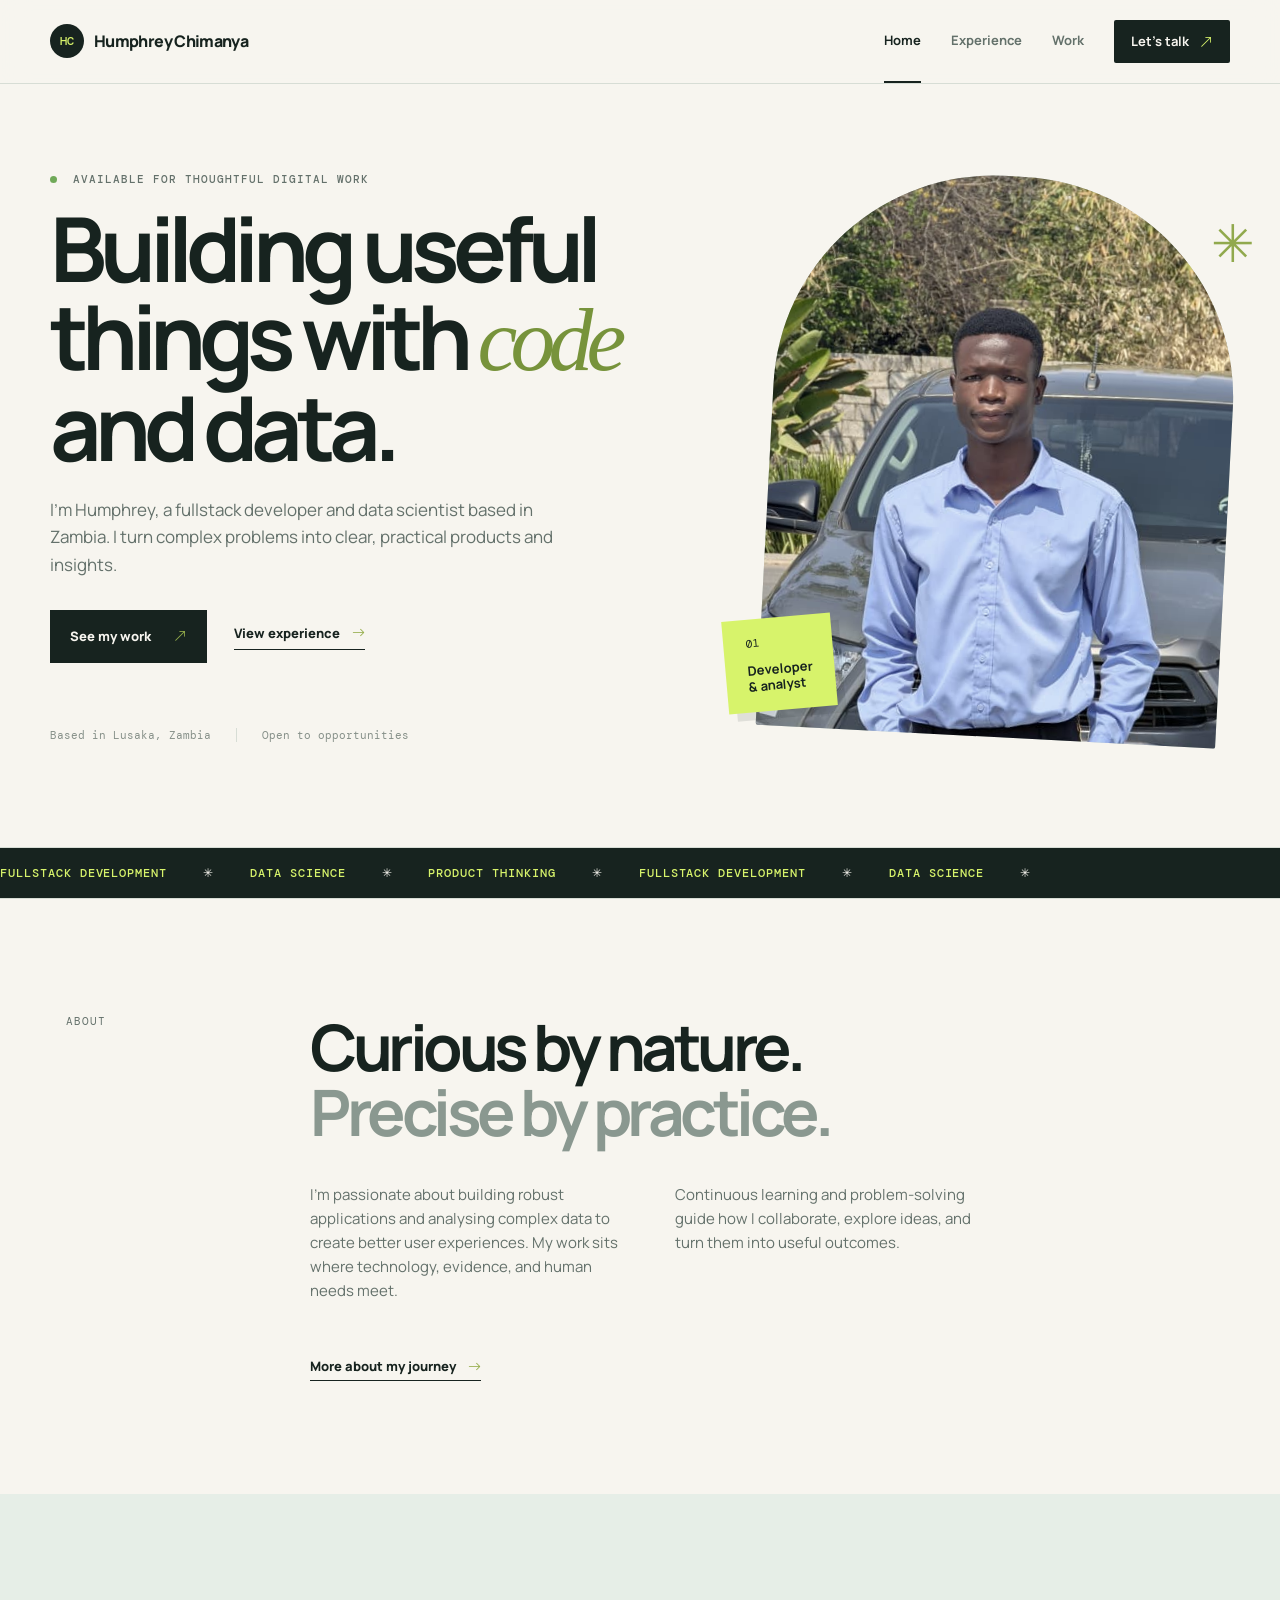
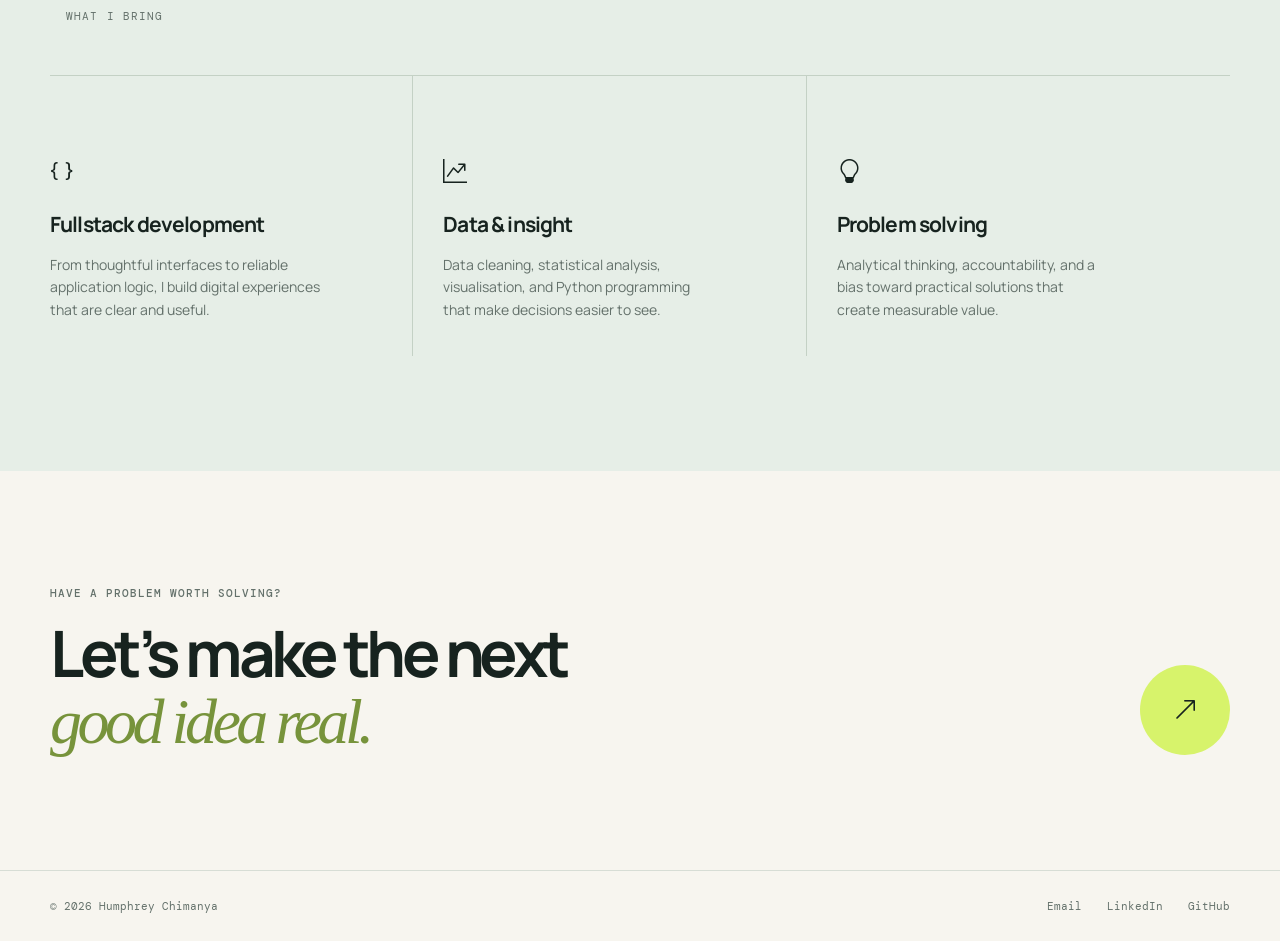
==== commit 97bbd54a: "Refactor about and focus sections in index.html" ====
--- a/startbootstrap-personal-portfolio/index.html
+++ b/startbootstrap-personal-portfolio/index.html
@@ -28,8 +28,8 @@
             <div class="hero-visual reveal reveal-delay"><div class="portrait-frame"><img src="assets/WhatsApp%20Image%202026-09-08%20at%2018.45.38.jpeg" alt="Humphrey Chimanya" /></div><div class="visual-note"><span>01</span><strong>Developer<br />&amp; analyst</strong></div><div class="sun-mark">✳</div></div>
         </section>
         <section class="marquee" aria-label="Areas of practice"><div class="marquee-track">FULLSTACK DEVELOPMENT <span>✳</span> DATA SCIENCE <span>✳</span> PRODUCT THINKING <span>✳</span> FULLSTACK DEVELOPMENT <span>✳</span> DATA SCIENCE <span>✳</span></div></section>
-        <section class="section shell about-grid" id="about"><div class="section-label"><span>01</span><span>About</span></div><div><h2>Curious by nature.<br /><span>Precise by practice.</span></h2><div class="about-columns"><p>I’m passionate about building robust applications and analysing complex data to create better user experiences. My work sits where technology, evidence, and human needs meet.</p><p>Continuous learning and problem-solving guide how I collaborate, explore ideas, and turn them into useful outcomes.</p></div><a class="text-link" href="resume.html">More about my journey <i class="bi bi-arrow-right"></i></a></div></section>
-        <section class="section section-tint shell" id="focus"><div class="section-label"><span>02</span><span>What I bring</span></div><div class="focus-grid"><article class="focus-item"><span class="number">01</span><i class="bi bi-braces"></i><h3>Fullstack development</h3><p>From thoughtful interfaces to reliable application logic, I build digital experiences that are clear and useful.</p></article><article class="focus-item"><span class="number">02</span><i class="bi bi-graph-up-arrow"></i><h3>Data &amp; insight</h3><p>Data cleaning, statistical analysis, visualisation, and Python programming that make decisions easier to see.</p></article><article class="focus-item"><span class="number">03</span><i class="bi bi-lightbulb"></i><h3>Problem solving</h3><p>Analytical thinking, accountability, and a bias toward practical solutions that create measurable value.</p></article></div></section>
+        <section class="section shell about-grid" id="about"><div class="section-label"><span></span><span>About</span></div><div><h2>Curious by nature.<br /><span>Precise by practice.</span></h2><div class="about-columns"><p>I’m passionate about building robust applications and analysing complex data to create better user experiences. My work sits where technology, evidence, and human needs meet.</p><p>Continuous learning and problem-solving guide how I collaborate, explore ideas, and turn them into useful outcomes.</p></div><a class="text-link" href="resume.html">More about my journey <i class="bi bi-arrow-right"></i></a></div></section>
+        <section class="section section-tint shell" id="focus"><div class="section-label"><span></span><span>What I bring</span></div><div class="focus-grid"><article class="focus-item"><span class="number"></span><i class="bi bi-braces"></i><h3>Fullstack development</h3><p>From thoughtful interfaces to reliable application logic, I build digital experiences that are clear and useful.</p></article><article class="focus-item"><span class="number"></span><i class="bi bi-graph-up-arrow"></i><h3>Data &amp; insight</h3><p>Data cleaning, statistical analysis, visualisation, and Python programming that make decisions easier to see.</p></article><article class="focus-item"><span class="number"></span><i class="bi bi-lightbulb"></i><h3>Problem solving</h3><p>Analytical thinking, accountability, and a bias toward practical solutions that create measurable value.</p></article></div></section>
         <section class="section shell callout"><div><p class="eyebrow">Have a problem worth solving?</p><h2>Let’s make the next<br /><em>good idea real.</em></h2></div><a class="round-arrow" href="contact.html" aria-label="Contact Humphrey"><i class="bi bi-arrow-up-right"></i></a></section>
     </main>
     <footer class="site-footer"><div class="shell footer-inner"><span>© 2026 Humphrey Chimanya</span><div><a href="mailto:chimanyahumphrey704@gmail.com">Email</a><a href="https://www.linkedin.com/in/humphrey-chimanya-567961293" target="_blank" rel="noreferrer">LinkedIn</a><a href="https://github.com/HumphreyChimanya" target="_blank" rel="noreferrer">GitHub</a></div></div></footer>
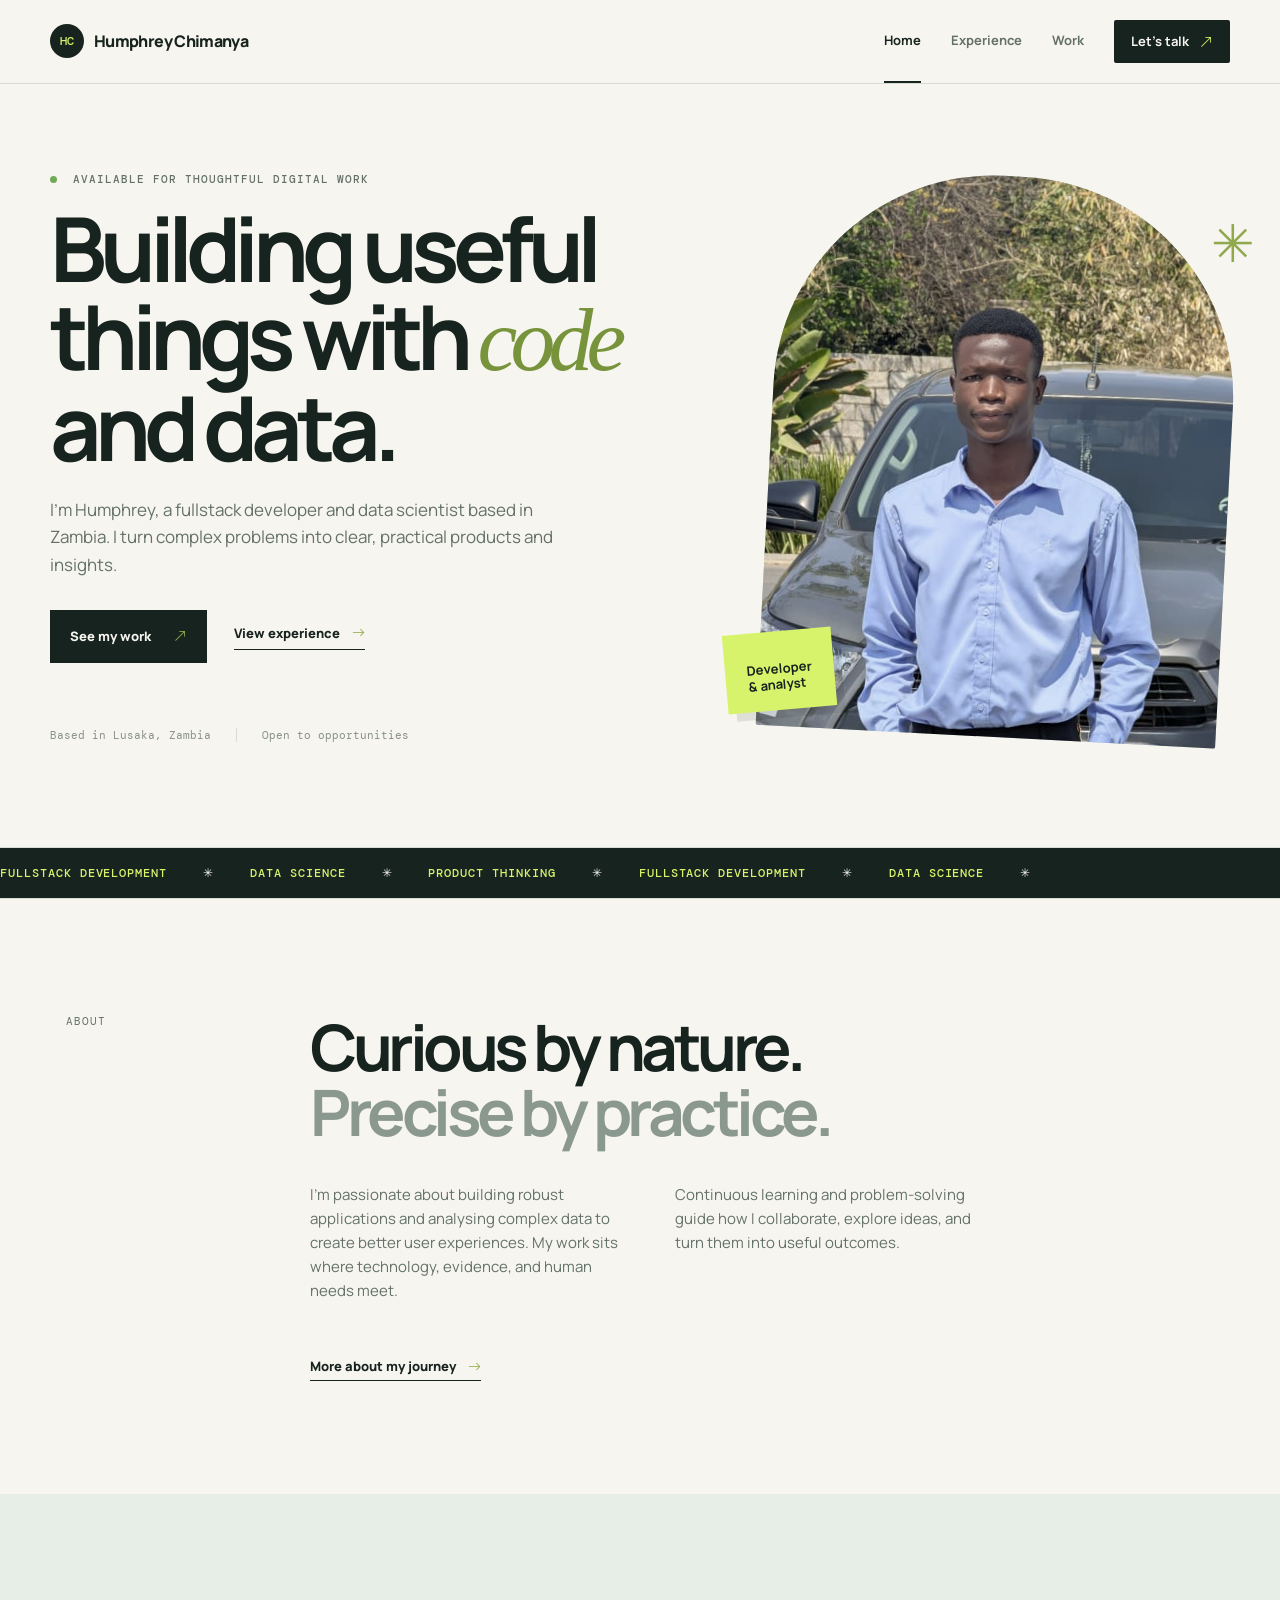
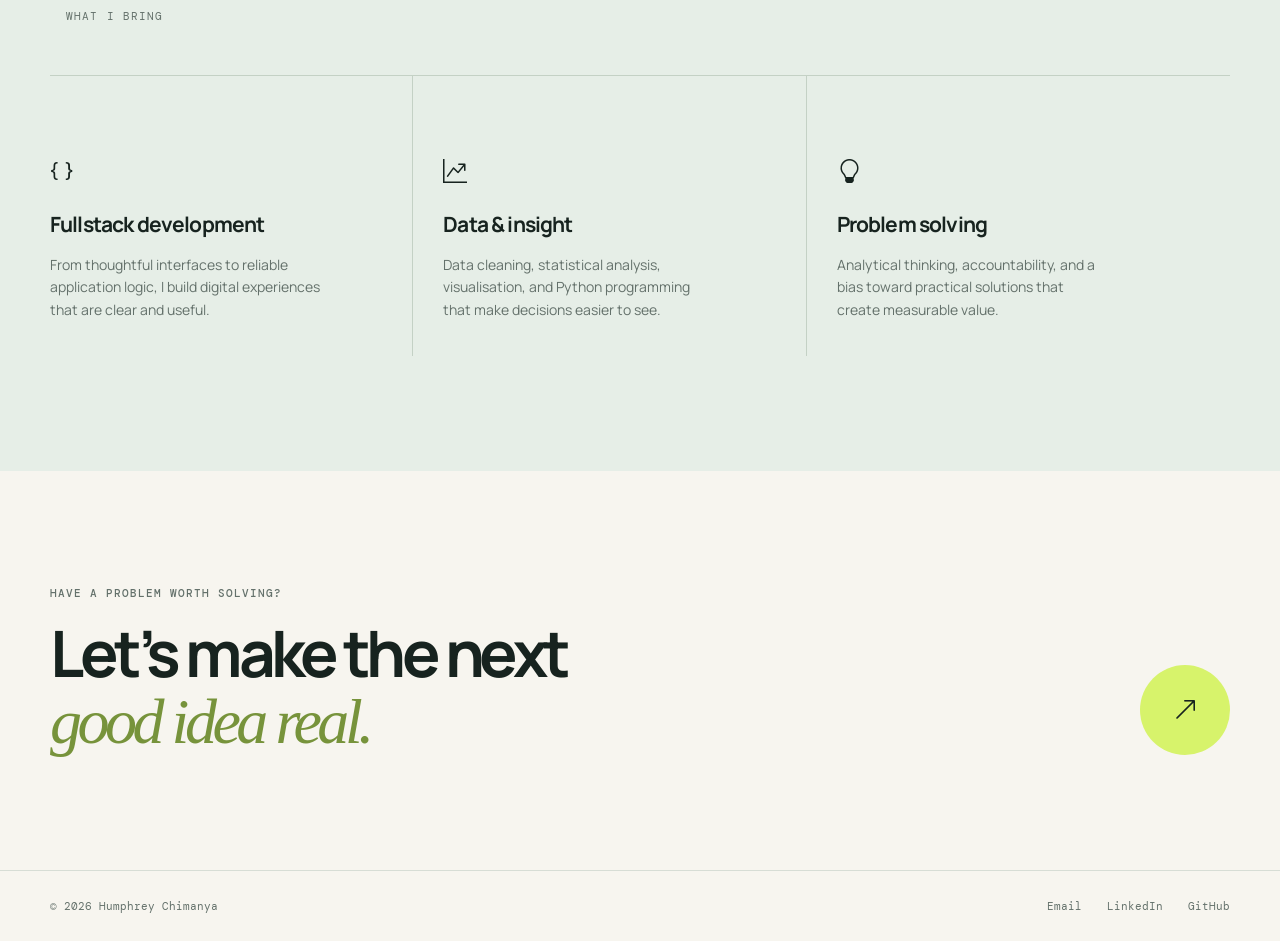
==== commit 87dcee04: "Fix visual note in hero section" ====
--- a/startbootstrap-personal-portfolio/index.html
+++ b/startbootstrap-personal-portfolio/index.html
@@ -25,7 +25,7 @@
     <main>
         <section class="hero shell">
             <div class="hero-copy reveal"><p class="eyebrow"><span class="status-dot"></span> Available for thoughtful digital work</p><h1>Building useful things with <em>code</em> and data.</h1><p class="hero-intro">I’m Humphrey, a fullstack developer and data scientist based in Zambia. I turn complex problems into clear, practical products and insights.</p><div class="button-row"><a class="button button-dark" href="projects.html">See my work <i class="bi bi-arrow-up-right"></i></a><a class="text-link" href="resume.html">View experience <i class="bi bi-arrow-right"></i></a></div><div class="hero-meta"><span>Based in Lusaka, Zambia</span><span>Open to opportunities</span></div></div>
-            <div class="hero-visual reveal reveal-delay"><div class="portrait-frame"><img src="assets/WhatsApp%20Image%202026-09-08%20at%2018.45.38.jpeg" alt="Humphrey Chimanya" /></div><div class="visual-note"><span>01</span><strong>Developer<br />&amp; analyst</strong></div><div class="sun-mark">✳</div></div>
+            <div class="hero-visual reveal reveal-delay"><div class="portrait-frame"><img src="assets/WhatsApp%20Image%202026-09-08%20at%2018.45.38.jpeg" alt="Humphrey Chimanya" /></div><div class="visual-note"><span></span><strong>Developer<br />&amp; analyst</strong></div><div class="sun-mark">✳</div></div>
         </section>
         <section class="marquee" aria-label="Areas of practice"><div class="marquee-track">FULLSTACK DEVELOPMENT <span>✳</span> DATA SCIENCE <span>✳</span> PRODUCT THINKING <span>✳</span> FULLSTACK DEVELOPMENT <span>✳</span> DATA SCIENCE <span>✳</span></div></section>
         <section class="section shell about-grid" id="about"><div class="section-label"><span></span><span>About</span></div><div><h2>Curious by nature.<br /><span>Precise by practice.</span></h2><div class="about-columns"><p>I’m passionate about building robust applications and analysing complex data to create better user experiences. My work sits where technology, evidence, and human needs meet.</p><p>Continuous learning and problem-solving guide how I collaborate, explore ideas, and turn them into useful outcomes.</p></div><a class="text-link" href="resume.html">More about my journey <i class="bi bi-arrow-right"></i></a></div></section>
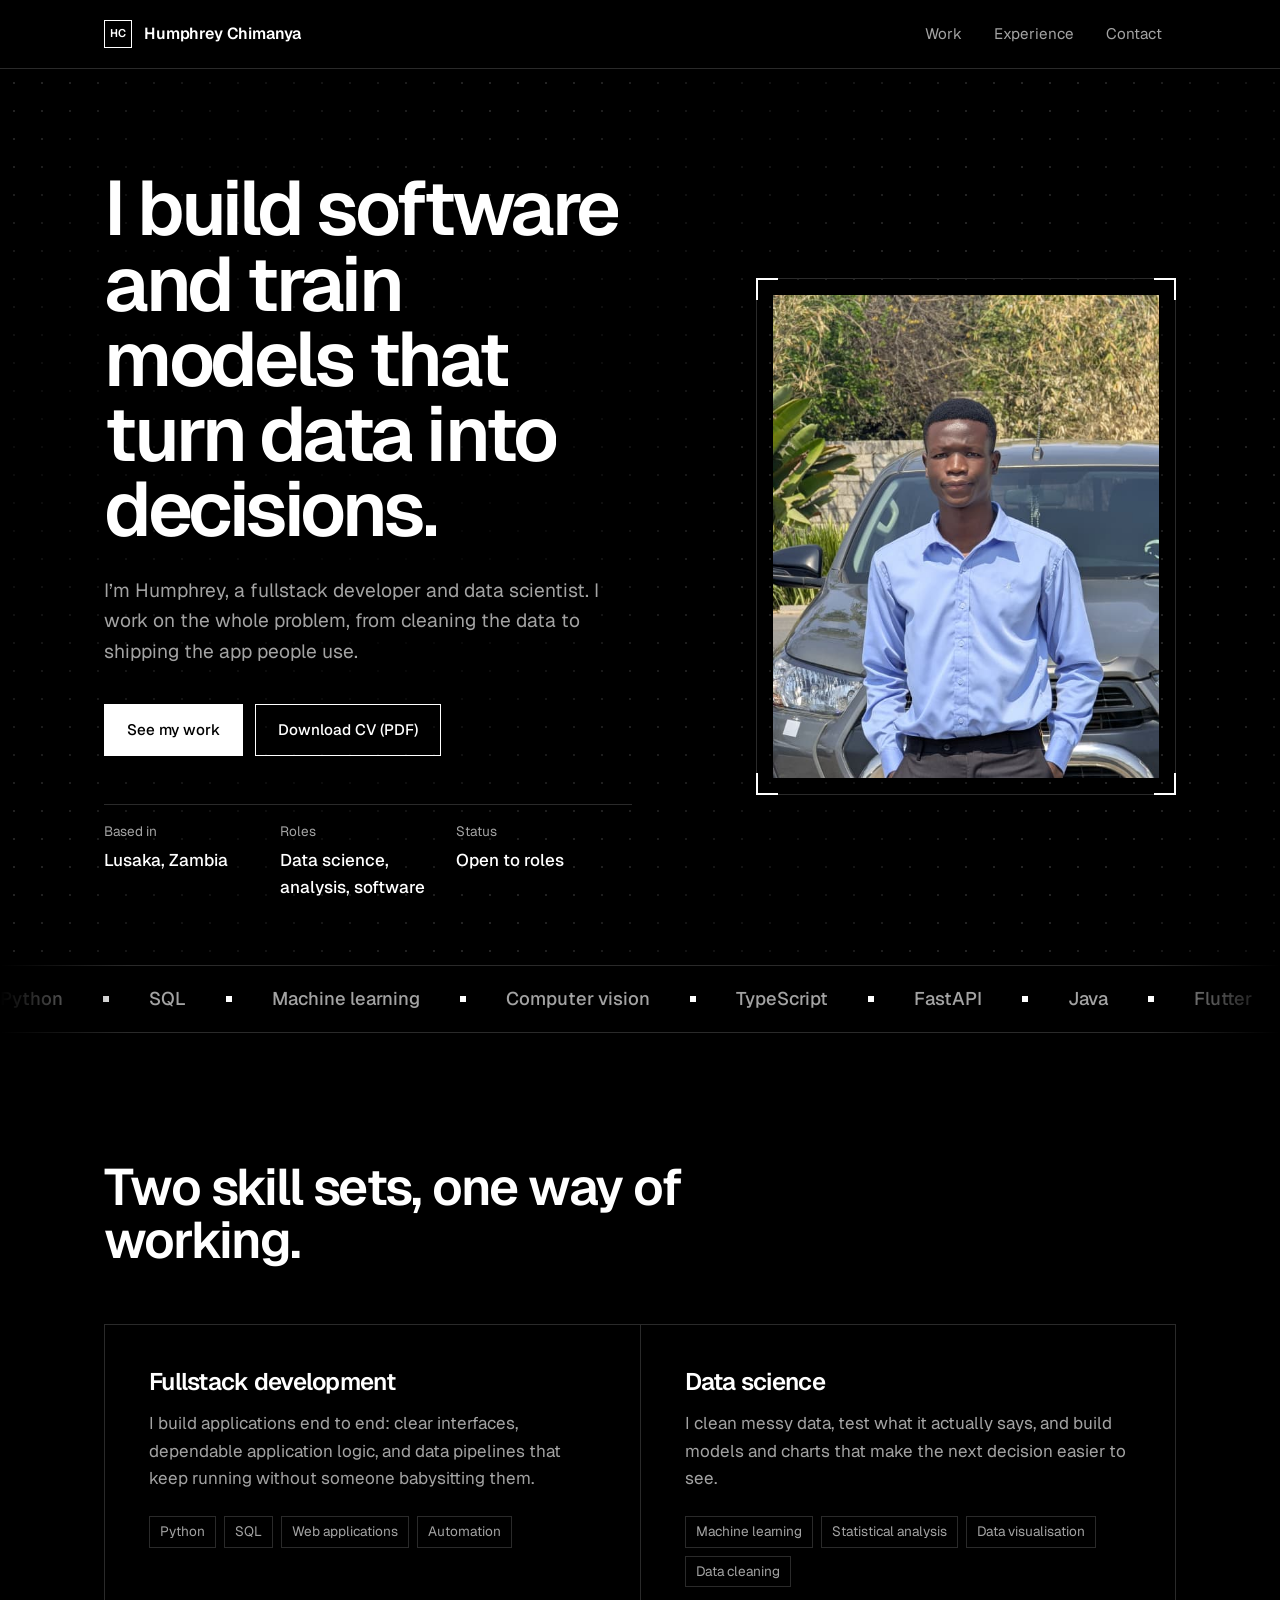
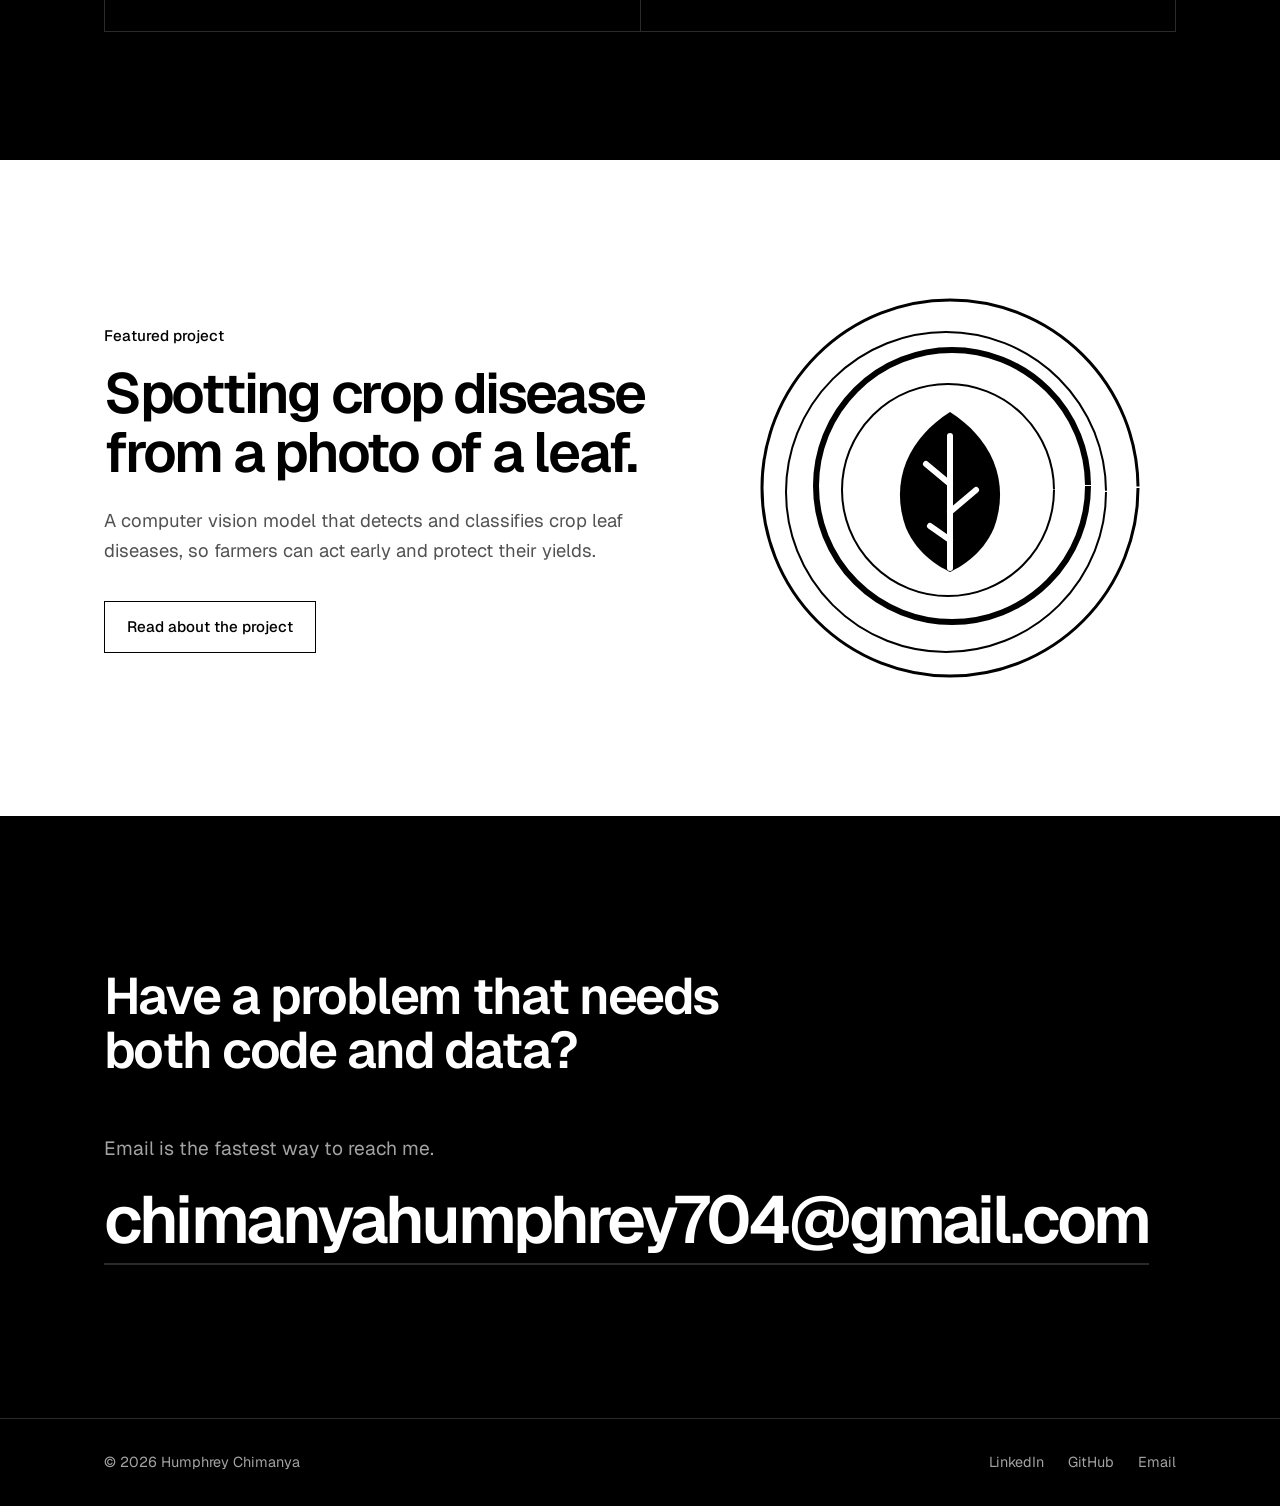
==== commit 19d258cd: "Changed the UI for the portfolio and added some animations" ====
--- a/startbootstrap-personal-portfolio/index.html
+++ b/startbootstrap-personal-portfolio/index.html
@@ -3,36 +3,121 @@
 <head>
     <meta charset="utf-8" />
     <meta name="viewport" content="width=device-width, initial-scale=1" />
-    <meta name="description" content="Portfolio of Humphrey Chimanya, a fullstack developer and data scientist in Zambia." />
-    <title>Humphrey Chimanya | Fullstack Developer &amp; Data Scientist</title>
+    <meta name="description" content="Humphrey Chimanya is a fullstack developer and data scientist in Lusaka, Zambia, building software and machine learning models." />
+    <meta name="theme-color" content="#000000" />
+    <title>Humphrey Chimanya: Fullstack Developer and Data Scientist</title>
     <link rel="icon" type="image/x-icon" href="assets/favicon.ico" />
     <link rel="preconnect" href="https://fonts.googleapis.com" />
     <link rel="preconnect" href="https://fonts.gstatic.com" crossorigin />
-    <link href="https://fonts.googleapis.com/css2?family=DM+Mono:wght@400;500&amp;family=Manrope:wght@400;500;600;700;800&amp;display=swap" rel="stylesheet" />
-    <link href="https://cdn.jsdelivr.net/npm/bootstrap-icons@1.11.3/font/bootstrap-icons.css" rel="stylesheet" />
+    <link href="https://fonts.googleapis.com/css2?family=Geist:wght@400;500;600&amp;display=swap" rel="stylesheet" />
     <link href="css/styles.css" rel="stylesheet" />
 </head>
 <body>
-    <nav class="site-nav" aria-label="Main navigation">
-        <div class="shell nav-inner">
-            <a class="brand" href="index.html"><span>HC</span> Humphrey Chimanya</a>
-            <button class="nav-toggle" type="button" aria-expanded="false" aria-controls="site-menu"><i class="bi bi-list"></i><span class="visually-hidden">Open navigation</span></button>
-            <div class="nav-menu" id="site-menu">
-                <a class="active" href="index.html">Home</a><a href="resume.html">Experience</a><a href="projects.html">Work</a><a class="nav-cta" href="contact.html">Let's talk <i class="bi bi-arrow-up-right"></i></a>
+    <a class="skip-link" href="#main">Skip to content</a>
+    <header class="site-nav">
+        <div class="wrap nav-inner">
+            <a class="brand" href="index.html">
+                <span class="brand-mark" aria-hidden="true">HC</span>
+                Humphrey Chimanya
+            </a>
+            <button class="nav-toggle" type="button" aria-expanded="false" aria-controls="site-menu">Menu</button>
+            <nav class="nav-menu" id="site-menu" aria-label="Main">
+                <a href="projects.html">Work</a>
+                <a href="resume.html">Experience</a>
+                <a href="contact.html">Contact</a>
+            </nav>
+        </div>
+    </header>
+
+    <main id="main">
+        <div class="hero-stage">
+        <canvas class="field" aria-hidden="true"></canvas>
+        <section class="wrap hero">
+            <div>
+                <h1 class="split">I build software and train models that turn data into decisions.</h1>
+                <p class="hero-intro" data-reveal style="--d:.55s">I’m Humphrey, a fullstack developer and data scientist. I work on the whole problem, from cleaning the data to shipping the app people use.</p>
+                <div class="actions" data-reveal style="--d:.7s">
+                    <a class="button button-solid" href="projects.html">See my work</a>
+                    <a class="button button-line" href="assets/Humphrey_Chimanya_CV.pdf" download>Download CV (PDF)</a>
+                </div>
+                <dl class="facts" data-reveal style="--d:.85s">
+                    <div><dt>Based in</dt><dd>Lusaka, Zambia</dd></div>
+                    <div><dt>Roles</dt><dd>Data science, analysis, software</dd></div>
+                    <div><dt>Status</dt><dd>Open to roles</dd></div>
+                </dl>
             </div>
+
+            <figure class="portrait-frame">
+                <img src="assets/WhatsApp%20Image%202026-09-08%20at%2018.45.38.jpeg" alt="Humphrey Chimanya" width="567" height="1008" />
+                <span class="corner tl" aria-hidden="true"></span><span class="corner tr" aria-hidden="true"></span><span class="corner bl" aria-hidden="true"></span><span class="corner br" aria-hidden="true"></span>
+            </figure>
+        </section>
         </div>
-    </nav>
-    <main>
-        <section class="hero shell">
-            <div class="hero-copy reveal"><p class="eyebrow"><span class="status-dot"></span> Available for thoughtful digital work</p><h1>Building useful things with <em>code</em> and data.</h1><p class="hero-intro">I’m Humphrey, a fullstack developer and data scientist based in Zambia. I turn complex problems into clear, practical products and insights.</p><div class="button-row"><a class="button button-dark" href="projects.html">See my work <i class="bi bi-arrow-up-right"></i></a><a class="text-link" href="resume.html">View experience <i class="bi bi-arrow-right"></i></a></div><div class="hero-meta"><span>Based in Lusaka, Zambia</span><span>Open to opportunities</span></div></div>
-            <div class="hero-visual reveal reveal-delay"><div class="portrait-frame"><img src="assets/WhatsApp%20Image%202026-09-08%20at%2018.45.38.jpeg" alt="Humphrey Chimanya" /></div><div class="visual-note"><span></span><strong>Developer<br />&amp; analyst</strong></div><div class="sun-mark">✳</div></div>
+
+        <div class="ticker" aria-label="Languages and tools I work with">
+            <ul class="ticker-track">
+                <li>Python</li><li>SQL</li><li>Machine learning</li><li>Computer vision</li><li>TypeScript</li><li>FastAPI</li><li>Java</li><li>Flutter</li><li>Dart</li><li>Jupyter</li><li>Statistical analysis</li><li>Data visualisation</li><li aria-hidden="true">Python</li><li aria-hidden="true">SQL</li><li aria-hidden="true">Machine learning</li><li aria-hidden="true">Computer vision</li><li aria-hidden="true">TypeScript</li><li aria-hidden="true">FastAPI</li><li aria-hidden="true">Java</li><li aria-hidden="true">Flutter</li><li aria-hidden="true">Dart</li><li aria-hidden="true">Jupyter</li><li aria-hidden="true">Statistical analysis</li><li aria-hidden="true">Data visualisation</li>
+            </ul>
+        </div>
+
+        <section class="wrap section" aria-labelledby="practice-head">
+            <h2 class="section-head" id="practice-head" data-reveal="wipe">Two skill sets, one way of working.</h2>
+            <div class="practice">
+                <div data-reveal>
+                    <h3>Fullstack development</h3>
+                    <p>I build applications end to end: clear interfaces, dependable application logic, and data pipelines that keep running without someone babysitting them.</p>
+                    <ul aria-label="Development skills">
+                        <li>Python</li><li>SQL</li><li>Web applications</li><li>Automation</li>
+                    </ul>
+                </div>
+                <div data-reveal style="--d:.15s">
+                    <h3>Data science</h3>
+                    <p>I clean messy data, test what it actually says, and build models and charts that make the next decision easier to see.</p>
+                    <ul aria-label="Data skills">
+                        <li>Machine learning</li><li>Statistical analysis</li><li>Data visualisation</li><li>Data cleaning</li>
+                    </ul>
+                </div>
+            </div>
         </section>
-        <section class="marquee" aria-label="Areas of practice"><div class="marquee-track">FULLSTACK DEVELOPMENT <span>✳</span> DATA SCIENCE <span>✳</span> PRODUCT THINKING <span>✳</span> FULLSTACK DEVELOPMENT <span>✳</span> DATA SCIENCE <span>✳</span></div></section>
-        <section class="section shell about-grid" id="about"><div class="section-label"><span></span><span>About</span></div><div><h2>Curious by nature.<br /><span>Precise by practice.</span></h2><div class="about-columns"><p>I’m passionate about building robust applications and analysing complex data to create better user experiences. My work sits where technology, evidence, and human needs meet.</p><p>Continuous learning and problem-solving guide how I collaborate, explore ideas, and turn them into useful outcomes.</p></div><a class="text-link" href="resume.html">More about my journey <i class="bi bi-arrow-right"></i></a></div></section>
-        <section class="section section-tint shell" id="focus"><div class="section-label"><span></span><span>What I bring</span></div><div class="focus-grid"><article class="focus-item"><span class="number"></span><i class="bi bi-braces"></i><h3>Fullstack development</h3><p>From thoughtful interfaces to reliable application logic, I build digital experiences that are clear and useful.</p></article><article class="focus-item"><span class="number"></span><i class="bi bi-graph-up-arrow"></i><h3>Data &amp; insight</h3><p>Data cleaning, statistical analysis, visualisation, and Python programming that make decisions easier to see.</p></article><article class="focus-item"><span class="number"></span><i class="bi bi-lightbulb"></i><h3>Problem solving</h3><p>Analytical thinking, accountability, and a bias toward practical solutions that create measurable value.</p></article></div></section>
-        <section class="section shell callout"><div><p class="eyebrow">Have a problem worth solving?</p><h2>Let’s make the next<br /><em>good idea real.</em></h2></div><a class="round-arrow" href="contact.html" aria-label="Contact Humphrey"><i class="bi bi-arrow-up-right"></i></a></section>
+
+        <section class="feature" aria-labelledby="feature-head">
+            <div class="wrap feature-inner">
+                <div data-reveal>
+                    <p class="kicker">Featured project</p>
+                    <h2 id="feature-head">Spotting crop disease from a photo of a leaf.</h2>
+                    <p>A computer vision model that detects and classifies crop leaf diseases, so farmers can act early and protect their yields.</p>
+                    <div class="actions">
+                        <a class="button" href="projects.html">Read about the project</a>
+                    </div>
+                </div>
+                <svg class="leaf-rings" data-reveal="draw" viewBox="0 0 200 200" aria-hidden="true">
+                    <circle cx="100" cy="100" r="94" class="ring" pathLength="1" fill="none" stroke="#000" stroke-width="1.5"/>
+                    <circle cx="98" cy="102" r="80" class="ring" pathLength="1" fill="none" stroke="#000" stroke-width="1"/>
+                    <circle cx="101" cy="99" r="68" class="ring" pathLength="1" fill="none" stroke="#000" stroke-width="3"/>
+                    <circle cx="99" cy="101" r="53" class="ring" pathLength="1" fill="none" stroke="#000" stroke-width="1"/>
+                    <path d="M100 62c-22 14-30 36-22 58 6 14 18 20 22 22 4-2 16-8 22-22 8-22 0-44-22-58z" fill="#000"/>
+                    <path d="M100 74v66M100 98l-12-10M100 112l13-11M100 126l-10-7" fill="none" stroke="#fff" stroke-width="3" stroke-linecap="round"/>
+                </svg>
+            </div>
+        </section>
+
+        <section class="wrap closing" aria-labelledby="closing-head">
+            <h2 class="section-head" id="closing-head" data-reveal="wipe">Have a problem that needs both code and data?</h2>
+            <p>Email is the fastest way to reach me.</p>
+            <a class="big-email" data-reveal style="--d:.15s" href="mailto:chimanyahumphrey704@gmail.com">chimanyahumphrey704@gmail.com</a>
+        </section>
     </main>
-    <footer class="site-footer"><div class="shell footer-inner"><span>© 2026 Humphrey Chimanya</span><div><a href="mailto:chimanyahumphrey704@gmail.com">Email</a><a href="https://www.linkedin.com/in/humphrey-chimanya-567961293" target="_blank" rel="noreferrer">LinkedIn</a><a href="https://github.com/HumphreyChimanya" target="_blank" rel="noreferrer">GitHub</a></div></div></footer>
+
+    <footer class="site-footer">
+        <div class="wrap footer-inner">
+            <span>© 2026 Humphrey Chimanya</span>
+            <nav aria-label="Elsewhere">
+                <a href="https://www.linkedin.com/in/humphrey-chimanya-567961293" target="_blank" rel="noreferrer">LinkedIn</a>
+                <a href="https://github.com/HumphreyChimanya" target="_blank" rel="noreferrer">GitHub</a>
+                <a href="mailto:chimanyahumphrey704@gmail.com">Email</a>
+            </nav>
+        </div>
+    </footer>
     <script src="js/scripts.js"></script>
 </body>
 </html>
--- a/startbootstrap-personal-portfolio/css/styles.css
+++ b/startbootstrap-personal-portfolio/css/styles.css
@@ -1,11 +1,283 @@
-:root { --ink:#17231f; --muted:#64716b; --paper:#f7f5ef; --tint:#e6eee7; --lime:#d7f36b; --line:#d7ddd5; --serif:Georgia, 'Times New Roman', serif; --sans:'Manrope', sans-serif; --mono:'DM Mono', monospace; }
-* { box-sizing:border-box; } html { scroll-behavior:smooth; } body { margin:0; color:var(--ink); background:var(--paper); font-family:var(--sans); font-size:16px; line-height:1.6; } a { color:inherit; text-decoration:none; }
-.shell { width:min(1180px, calc(100% - 72px)); margin-inline:auto; } .site-nav { border-bottom:1px solid var(--line); background:rgba(247,245,239,.9); position:sticky; top:0; z-index:10; backdrop-filter:blur(14px); } .nav-inner { min-height:82px; display:flex; align-items:center; justify-content:space-between; gap:28px; } .brand { font-weight:800; letter-spacing:-.04em; display:flex; align-items:center; gap:10px; } .brand span { display:grid; place-items:center; width:34px; height:34px; background:var(--ink); color:var(--lime); border-radius:50%; font:500 12px var(--mono); letter-spacing:0; } .nav-menu { display:flex; align-items:center; gap:30px; font-size:13px; font-weight:700; } .nav-menu > a:not(.nav-cta) { color:var(--muted); padding-block:30px; border-bottom:2px solid transparent; } .nav-menu > a:not(.nav-cta):hover,.nav-menu > a.active { color:var(--ink); border-color:var(--ink); } .nav-cta { background:var(--ink); color:var(--paper); padding:11px 17px; border-radius:2px; } .nav-cta i { color:var(--lime); margin-left:8px; } .nav-toggle { display:none; border:0; background:none; font-size:25px; color:var(--ink); }
-.hero { min-height:650px; display:grid; grid-template-columns:1.05fr .95fr; align-items:center; gap:60px; padding-block:88px 105px; } .eyebrow { color:var(--muted); font:500 11px var(--mono); letter-spacing:.09em; text-transform:uppercase; } .status-dot { display:inline-block; width:7px; height:7px; background:#70a958; border-radius:50%; margin-right:8px; } h1,h2,h3,p { margin-top:0; } .hero h1 { max-width:650px; margin:18px 0 25px; font-size:clamp(3.5rem, 7vw, 6.6rem); line-height:.98; letter-spacing:-.075em; } .hero h1 em,h2 em { color:#77933b; font-family:var(--serif); font-weight:400; } .hero-intro { color:var(--muted); max-width:510px; font-size:17px; } .button-row { display:flex; align-items:center; gap:27px; margin-top:32px; } .button { display:inline-flex; align-items:center; gap:23px; padding:16px 20px; font-weight:800; font-size:13px; } .button-dark { background:var(--ink); color:var(--paper); } .button-dark i,.text-link i { color:#95ad4b; } .text-link { font-size:13px; font-weight:800; border-bottom:1px solid var(--ink); padding-bottom:5px; } .text-link i { margin-left:9px; } .hero-meta { display:flex; gap:25px; color:#869089; font:11px var(--mono); margin-top:65px; } .hero-meta span + span { border-left:1px solid var(--line); padding-left:25px; }
-.hero-visual { position:relative; max-width:460px; justify-self:end; } .portrait-frame { aspect-ratio:.82; overflow:hidden; background:#c7d2c9; border-radius:220px 220px 2px 2px; transform:rotate(3deg); } .portrait-frame img { width:100%; height:100%; object-fit:cover; object-position:center 30%; filter:saturate(.8); transform:scale(1.04); } .visual-note { position:absolute; left:-45px; bottom:28px; padding:17px 22px; background:var(--lime); font-size:13px; line-height:1.25; transform:rotate(-5deg); box-shadow:8px 8px 0 rgba(23,35,31,.1); } .visual-note span { display:block; font:11px var(--mono); margin-bottom:12px; } .sun-mark { position:absolute; right:-25px; top:25px; font-size:52px; color:#91a94d; }
-.marquee { overflow:hidden; border-block:1px solid var(--line); background:var(--ink); color:var(--lime); padding:17px 0; font:500 12px var(--mono); letter-spacing:.08em; white-space:nowrap; } .marquee-track { animation:scroll 24s linear infinite; width:max-content; } .marquee span { margin:0 28px; color:var(--paper); } @keyframes scroll { to { transform:translateX(-25%); } }
-.section { padding-block:115px; } .section-label { display:flex; gap:16px; color:var(--muted); font:11px var(--mono); text-transform:uppercase; letter-spacing:.1em; margin-bottom:52px; } .section-label span:first-child { color:#90a84f; } .about-grid { display:grid; grid-template-columns:220px 1fr; gap:40px; } .about-grid h2,.callout h2 { font-size:clamp(2.5rem, 5vw, 5.2rem); line-height:1.03; letter-spacing:-.07em; margin-bottom:38px; } .about-grid h2 span { color:#8a9890; } .about-columns { display:grid; grid-template-columns:1fr 1fr; gap:50px; max-width:680px; color:var(--muted); font-size:15px; margin-bottom:35px; } .section-tint { background:var(--tint); width:100%; padding-inline:max(36px, calc((100% - 1180px)/2)); } .focus-grid { display:grid; grid-template-columns:repeat(3, 1fr); gap:0; border-top:1px solid #c4d1c5; } .focus-item { min-height:280px; padding:28px 30px 20px 0; border-right:1px solid #c4d1c5; margin-right:30px; } .focus-item:last-child { border:0; margin:0; } .focus-item .number { display:block; color:#91a84c; font:11px var(--mono); margin-bottom:48px; } .focus-item i { font-size:24px; } .focus-item h3 { margin:18px 0 12px; font-size:21px; letter-spacing:-.04em; } .focus-item p { max-width:270px; color:var(--muted); font-size:14px; } .callout { display:flex; justify-content:space-between; align-items:end; } .callout .eyebrow { margin-bottom:20px; } .callout h2 { margin:0; } .round-arrow { width:90px; height:90px; display:grid; place-items:center; border-radius:50%; background:var(--lime); font-size:25px; transition:transform .2s; } .round-arrow:hover { transform:rotate(45deg); }
-.site-footer { border-top:1px solid var(--line); padding:28px 0; color:var(--muted); font:11px var(--mono); } .footer-inner { display:flex; justify-content:space-between; } .footer-inner div { display:flex; gap:25px; } .footer-inner a:hover { color:var(--ink); } .visually-hidden { position:absolute; width:1px; height:1px; padding:0; margin:-1px; overflow:hidden; clip:rect(0,0,0,0); white-space:nowrap; border:0; } .reveal { animation:rise .8s both; } .reveal-delay { animation-delay:.15s; } @keyframes rise { from { opacity:0; transform:translateY(18px); } to { opacity:1; transform:none; } }
-@media (max-width:760px) { .shell { width:min(100% - 38px, 560px); } .nav-inner { min-height:68px; } .nav-toggle { display:block; } .nav-menu { display:none; position:absolute; top:68px; left:0; right:0; padding:18px 19px 22px; background:var(--paper); border-bottom:1px solid var(--line); flex-direction:column; align-items:stretch; gap:3px; } .nav-menu.open { display:flex; } .nav-menu > a:not(.nav-cta) { padding:12px 0; border:0; } .nav-cta { text-align:center; margin-top:8px; } .hero { display:flex; flex-direction:column; gap:65px; padding-block:70px 85px; align-items:stretch; } .hero h1 { font-size:clamp(3.3rem, 15vw, 5rem); } .hero-intro { font-size:15px; } .hero-meta { margin-top:42px; gap:12px; flex-wrap:wrap; } .hero-meta span + span { padding-left:12px; } .hero-visual { width:78%; margin:auto; } .visual-note { left:-28px; } .sun-mark { right:-18px; } .section { padding-block:78px; } .about-grid { display:block; } .about-grid .section-label { margin-bottom:35px; } .about-columns { display:block; } .about-columns p + p { margin-top:20px; } .focus-grid { display:block; } .focus-item { min-height:0; border-right:0; border-bottom:1px solid #c4d1c5; margin:0; padding:26px 0 30px; } .focus-item .number { margin-bottom:25px; } .callout { align-items:start; gap:35px; } .callout h2 { font-size:clamp(2.6rem, 12vw, 4rem); } .round-arrow { flex:0 0 68px; width:68px; height:68px; } .footer-inner { display:block; } .footer-inner div { margin-top:14px; gap:18px; } }
-.inner-page { padding-block:100px 130px; } .page-heading { max-width:760px; padding-bottom:100px; } .page-heading h1 { font-size:clamp(3.5rem, 8vw, 7rem); line-height:.95; letter-spacing:-.08em; margin:18px 0 28px; } .page-heading h1 em { color:#77933b; font:400 1.08em var(--serif); } .page-heading > p:not(.eyebrow) { max-width:500px; color:var(--muted); font-size:17px; margin-bottom:30px; } .resume-section { padding:75px 0; border-top:1px solid var(--line); } .timeline { max-width:900px; } .timeline-item { display:grid; grid-template-columns:220px 1fr; gap:45px; padding:30px 0; border-bottom:1px solid var(--line); } .date,.project-index { color:#84934b; font:11px var(--mono); text-transform:uppercase; letter-spacing:.08em; } .timeline h2 { font-size:25px; letter-spacing:-.05em; margin-bottom:5px; } .timeline p { color:var(--muted); max-width:600px; font-size:15px; } .timeline .company { color:var(--ink); font-weight:700; margin-bottom:18px; } .small-heading { font-size:clamp(2rem, 4vw, 3.5rem); line-height:1.05; letter-spacing:-.07em; } .small-heading em { color:#77933b; font:400 1.1em var(--serif); } .skill-layout { display:grid; grid-template-columns:1fr 1.5fr; gap:80px; } .skill-list { display:flex; flex-wrap:wrap; align-content:start; gap:10px; padding-top:48px; } .skill-list span,.tag-row span { border:1px solid #c8d1c8; padding:10px 13px; font-size:13px; color:var(--muted); } .certification-section { padding-bottom:0; }.cert-grid { display:grid; grid-template-columns:repeat(3,1fr); gap:14px; }.cert-grid div { background:var(--tint); padding:25px; min-height:130px; }.cert-grid strong,.cert-grid span { display:block; }.cert-grid strong { font-size:15px; line-height:1.3; }.cert-grid span { color:var(--muted); font:11px var(--mono); margin-top:18px; }.project-list { border-top:1px solid var(--line); }.project-card { position:relative; display:grid; grid-template-columns:220px 1fr 120px; gap:45px; padding:55px 0; border-bottom:1px solid var(--line); min-height:320px; }.project-card h2 { font-size:clamp(2.3rem, 5vw, 4.5rem); line-height:.98; letter-spacing:-.075em; margin-bottom:25px; }.project-card p { max-width:520px; color:var(--muted); }.project-mark { display:grid; place-items:center; width:92px; height:92px; border-radius:50%; background:var(--lime); font-size:32px; align-self:center; }.project-card-dark { color:var(--paper); background:var(--ink); padding-inline:35px; }.project-card-dark p { color:#aeb8b1; }.project-card-dark .project-mark { background:#748f63; color:var(--paper); }.tag-row { display:flex; flex-wrap:wrap; gap:8px; margin-top:28px; }.tag-row span { padding:7px 10px; }.project-card-dark .tag-row span { border-color:#46544c; color:#bec8c1; }.contact-grid { border-top:1px solid var(--line); }.contact-line { display:grid; grid-template-columns:150px 1fr 30px; align-items:center; gap:30px; border-bottom:1px solid var(--line); padding:30px 0; }.contact-line span { color:#84934b; font:11px var(--mono); text-transform:uppercase; }.contact-line strong { font-size:clamp(1.2rem, 3vw, 2.2rem); letter-spacing:-.05em; }.contact-line i { font-size:20px; }.contact-line:hover strong { color:#77933b; }
-@media (max-width:760px) { .inner-page { padding-block:70px 90px; } .page-heading { padding-bottom:60px; } .page-heading h1 { font-size:clamp(3.4rem, 16vw, 5.5rem); } .timeline-item,.skill-layout { display:block; } .timeline-item .date { margin-bottom:18px; }.skill-layout { padding-top:70px; }.skill-list { padding-top:10px; }.cert-grid { grid-template-columns:1fr; }.project-card { grid-template-columns:1fr 65px; gap:20px; padding:35px 0; }.project-card .project-index { grid-column:1 / -1; }.project-card .project-mark { grid-column:2; grid-row:2; width:60px; height:60px; font-size:22px; }.project-card > div:nth-child(2) { grid-column:1; grid-row:2; }.project-card-dark { padding-inline:22px; }.contact-line { grid-template-columns:1fr 20px; gap:5px; }.contact-line span,.contact-line strong { grid-column:1; }.contact-line i { grid-column:2; grid-row:1 / span 2; } }
+/* Monochrome — portfolio of Humphrey Chimanya */
+:root {
+    --black: #000000;
+    --white: #ffffff;
+    --grey: #a3a3a3;      /* secondary text on black (8.6:1) */
+    --grey-dark: #525252; /* secondary text on white (7.8:1) */
+    --line: #2a2a2a;      /* hairlines on black */
+    --line-light: #d4d4d4;/* hairlines on white */
+    --raise: #111111;     /* hover surface on black */
+    --font: 'Geist', system-ui, -apple-system, 'Segoe UI', sans-serif;
+    --measure: 62ch;
+    --gutter: clamp(20px, 5vw, 64px);
+}
+
+*, *::before, *::after { box-sizing: border-box; }
+html { scroll-behavior: smooth; -webkit-text-size-adjust: 100%; }
+body {
+    margin: 0;
+    background: var(--black);
+    color: var(--white);
+    font-family: var(--font);
+    font-size: 1.0625rem;
+    line-height: 1.6;
+    -webkit-font-smoothing: antialiased;
+}
+img { display: block; max-width: 100%; }
+a { color: inherit; }
+p { margin: 0 0 1em; max-width: var(--measure); }
+h1, h2, h3 { margin: 0; font-weight: 600; line-height: 1.05; letter-spacing: -0.03em; }
+:focus-visible { outline: 2px solid var(--white); outline-offset: 3px; }
+.feature :focus-visible { outline-color: var(--black); }
+.visually-hidden { position: absolute; width: 1px; height: 1px; overflow: hidden; clip: rect(0 0 0 0); white-space: nowrap; }
+.skip-link { position: absolute; left: 12px; top: -60px; background: var(--white); color: var(--black); padding: 10px 16px; z-index: 50; }
+.skip-link:focus { top: 12px; }
+
+.wrap { width: 100%; max-width: 1200px; margin-inline: auto; padding-inline: var(--gutter); }
+
+/* Navigation */
+.site-nav { position: sticky; top: 0; z-index: 20; background: rgba(0, 0, 0, 0.85); backdrop-filter: blur(12px); border-bottom: 1px solid var(--line); }
+.nav-inner { display: flex; align-items: center; justify-content: space-between; min-height: 68px; gap: 24px; }
+.brand { display: flex; align-items: center; gap: 12px; font-weight: 600; font-size: 1rem; text-decoration: none; letter-spacing: -0.01em; }
+.brand-mark { display: grid; place-items: center; width: 28px; height: 28px; flex: none; border: 1px solid var(--white); font-size: 0.7rem; font-weight: 600; letter-spacing: 0.02em; }
+.nav-menu { display: flex; gap: 4px; }
+.nav-menu a { text-decoration: none; padding: 8px 14px; font-size: 0.95rem; color: var(--grey); }
+.nav-menu a:hover { color: var(--white); }
+.nav-menu a[aria-current="page"] { color: var(--white); box-shadow: inset 0 -1px 0 var(--white); }
+.nav-toggle { display: none; background: none; border: 1px solid var(--white); color: var(--white); padding: 6px 14px; font: 500 0.95rem var(--font); cursor: pointer; }
+
+/* Buttons */
+.actions { display: flex; flex-wrap: wrap; gap: 12px; margin-top: 36px; }
+.button { display: inline-flex; align-items: center; padding: 13px 22px; font-weight: 500; font-size: 0.95rem; text-decoration: none; border: 1px solid var(--white); transition: background-color .15s, color .15s; }
+.button-solid { background: var(--white); color: var(--black); }
+.button-solid:hover { background: var(--grey); border-color: var(--grey); }
+.button-line:hover { background: var(--white); color: var(--black); }
+
+/* Hero */
+.hero { display: grid; grid-template-columns: minmax(0, 1.1fr) minmax(0, 1fr); align-items: center; gap: clamp(32px, 5vw, 80px); padding-block: clamp(48px, 8vw, 112px) clamp(32px, 5vw, 72px); }
+.hero h1 { font-size: clamp(2.6rem, 6vw, 5rem); font-weight: 600; letter-spacing: -0.045em; line-height: 0.98; max-width: 13ch; }
+.hero-intro { font-size: 1.2rem; color: var(--grey); margin-top: 28px; max-width: 42ch; }
+
+.facts { display: grid; grid-template-columns: repeat(3, minmax(0, 1fr)); margin: 48px 0 0; border-top: 1px solid var(--line); max-width: 560px; }
+.facts div { padding: 16px 16px 0 0; }
+.facts dt { font-size: 0.85rem; color: var(--grey); }
+.facts dd { margin: 4px 0 0; font-weight: 500; }
+
+.portrait-frame { position: relative; margin: 0; width: 100%; max-width: 420px; justify-self: end; padding: 16px; border: 1px solid var(--line); }
+.portrait-frame img { width: 100%; height: auto; aspect-ratio: 4 / 5; object-fit: cover; object-position: 50% 38%; background: var(--raise); }
+.corner { position: absolute; width: 22px; height: 22px; border: 0 solid var(--white); }
+.corner.tl { top: -1px; left: -1px; border-top-width: 2px; border-left-width: 2px; }
+.corner.tr { top: -1px; right: -1px; border-top-width: 2px; border-right-width: 2px; }
+.corner.bl { bottom: -1px; left: -1px; border-bottom-width: 2px; border-left-width: 2px; }
+.corner.br { bottom: -1px; right: -1px; border-bottom-width: 2px; border-right-width: 2px; }
+
+@media (prefers-reduced-motion: no-preference) {
+    .portrait-frame img { animation: appear .9s ease-out both; }
+    .corner { animation: lock .7s cubic-bezier(.2,.7,.2,1) .35s both; }
+    .corner.tl { --dx: -10px; --dy: -10px; } .corner.tr { --dx: 10px; --dy: -10px; }
+    .corner.bl { --dx: -10px; --dy: 10px; }  .corner.br { --dx: 10px; --dy: 10px; }
+    @keyframes appear { from { opacity: 0; } to { opacity: 1; } }
+    @keyframes lock { from { opacity: 0; transform: translate(var(--dx), var(--dy)); } to { opacity: 1; transform: none; } }
+}
+
+/* Sections */
+.section { padding-block: clamp(72px, 10vw, 136px); }
+.section-head { font-size: clamp(2rem, 4vw, 3.2rem); max-width: 18ch; margin-bottom: clamp(32px, 5vw, 56px); }
+
+.practice { display: grid; grid-template-columns: repeat(2, minmax(0, 1fr)); border-top: 1px solid var(--line); border-left: 1px solid var(--line); }
+.practice > div { padding: clamp(24px, 3.5vw, 44px); border-right: 1px solid var(--line); border-bottom: 1px solid var(--line); }
+.practice h3 { font-size: 1.5rem; margin-bottom: 16px; }
+.practice p { color: var(--grey); }
+.practice ul, .tags { list-style: none; padding: 0; margin: 24px 0 0; display: flex; flex-wrap: wrap; gap: 8px; }
+.practice li, .tags li { font-size: 0.85rem; padding: 4px 10px; border: 1px solid var(--line); color: var(--grey); }
+
+/* Featured project band: inverted */
+.feature { background: var(--white); color: var(--black); overflow: hidden; }
+.feature-inner { display: grid; grid-template-columns: minmax(0, 1.2fr) minmax(0, 1fr); gap: clamp(32px, 6vw, 96px); align-items: center; padding-block: clamp(72px, 10vw, 136px); }
+.feature h2 { font-size: clamp(2.2rem, 4.4vw, 3.6rem); letter-spacing: -0.04em; margin-bottom: 24px; }
+.feature p { color: var(--grey-dark); font-size: 1.15rem; }
+.feature .kicker { color: var(--black); font-weight: 500; font-size: 0.95rem; margin-bottom: 16px; }
+.feature .button { border-color: var(--black); color: var(--black); }
+.feature .button:hover { background: var(--black); color: var(--white); }
+.leaf-rings { width: 100%; max-width: 400px; justify-self: center; }
+
+/* Closing call to action */
+.closing { padding-block: clamp(88px, 12vw, 168px); }
+.closing p { font-size: 1.2rem; color: var(--grey); }
+.big-email { display: inline-block; font-size: clamp(1.15rem, 5.2vw, 4.2rem); font-weight: 600; letter-spacing: -0.045em; line-height: 1.1; text-decoration: none; word-break: break-word; border-bottom: 2px solid var(--line); padding-bottom: 6px; transition: border-color .2s; }
+.big-email:hover { border-color: var(--white); }
+
+/* Inner pages */
+.page-head { padding-block: clamp(56px, 8vw, 112px) clamp(40px, 5vw, 64px); }
+.page-head h1 { font-size: clamp(2.6rem, 6vw, 4.8rem); letter-spacing: -0.045em; max-width: 14ch; }
+.page-head p { font-size: 1.2rem; color: var(--grey); margin-top: 24px; }
+
+/* Projects */
+.project { display: grid; grid-template-columns: minmax(0, 1fr) minmax(0, 1.4fr); gap: clamp(24px, 5vw, 80px); padding-block: 48px; border-top: 1px solid var(--line); }
+.project:last-child { border-bottom: 1px solid var(--line); }
+.project h2 { font-size: clamp(1.8rem, 3.2vw, 2.5rem); }
+.project .kind { color: var(--grey); font-size: 0.95rem; margin-bottom: 12px; }
+.project p { color: var(--grey); font-size: 1.1rem; }
+.note { margin-top: 48px; color: var(--grey); }
+.note a { color: var(--white); }
+
+/* Experience */
+.block { display: grid; grid-template-columns: minmax(160px, 1fr) minmax(0, 3fr); gap: clamp(24px, 5vw, 80px); padding-block: 48px; border-top: 1px solid var(--line); }
+.block > h2 { font-size: 1.25rem; letter-spacing: -0.02em; }
+.entry + .entry { margin-top: 40px; }
+.entry h3 { font-size: 1.5rem; letter-spacing: -0.025em; }
+.entry .where { color: var(--white); margin: 6px 0 12px; }
+.entry .when { color: var(--grey); font-size: 0.9rem; margin-bottom: 6px; font-variant-numeric: tabular-nums; }
+.entry p:not(.when):not(.where) { color: var(--grey); }
+.entry p:last-child { margin-bottom: 0; }
+.outcomes { display: grid; grid-template-columns: repeat(2, minmax(0, 1fr)); margin-top: 28px; border: 1px solid var(--line); max-width: 640px; }
+.outcomes div { padding: 20px 24px; color: var(--grey); font-size: 0.95rem; }
+.outcomes div + div { border-left: 1px solid var(--line); }
+.outcomes strong { display: block; font-size: 2.6rem; font-weight: 600; color: var(--white); letter-spacing: -0.04em; line-height: 1.1; white-space: nowrap; font-variant-numeric: tabular-nums; }
+.skills { display: grid; grid-template-columns: repeat(3, minmax(0, 1fr)); gap: 32px; }
+.skills h3 { font-size: 1rem; font-weight: 500; margin-bottom: 12px; letter-spacing: -0.01em; }
+.skills ul, .certs { list-style: none; padding: 0; margin: 0; }
+.skills li { color: var(--grey); padding-block: 4px; }
+.certs li { display: flex; justify-content: space-between; gap: 16px; padding-block: 14px; border-bottom: 1px solid var(--line); }
+.certs li:first-child { padding-top: 0; }
+.certs strong { font-weight: 500; }
+.certs span { color: var(--grey); }
+
+/* Contact */
+.contact-list { list-style: none; padding: 0; margin: 0; border-top: 1px solid var(--line); }
+.contact-list a { display: grid; grid-template-columns: 160px minmax(0, 1fr); gap: 24px; align-items: baseline; padding: 28px 12px 28px 0; border-bottom: 1px solid var(--line); text-decoration: none; transition: background-color .15s, padding-left .15s; }
+.contact-list a:hover { background: var(--raise); padding-left: 12px; }
+.contact-list span { color: var(--grey); }
+.contact-list strong { font-size: clamp(1.05rem, 4.4vw, 2rem); font-weight: 500; letter-spacing: -0.03em; word-break: break-word; }
+
+/* Footer */
+.site-footer { border-top: 1px solid var(--line); padding-block: 32px; color: var(--grey); font-size: 0.9rem; }
+.footer-inner { display: flex; flex-wrap: wrap; justify-content: space-between; gap: 16px; }
+.footer-inner nav { display: flex; gap: 24px; }
+.footer-inner a { text-decoration: none; }
+.footer-inner a:hover { color: var(--white); }
+
+/* Responsive */
+@media (max-width: 860px) {
+    .hero, .feature-inner, .practice, .project, .block { grid-template-columns: 1fr; }
+    .portrait-frame { justify-self: center; max-width: 360px; order: -1; }
+    .leaf-rings { max-width: 260px; justify-self: start; }
+    .skills { grid-template-columns: repeat(2, minmax(0, 1fr)); }
+    .block { gap: 20px; }
+}
+@media (max-width: 640px) {
+    .nav-toggle { display: block; }
+    .nav-menu { display: none; position: absolute; top: 100%; left: 0; right: 0; flex-direction: column; padding: 8px var(--gutter) 16px; background: var(--black); border-bottom: 1px solid var(--line); }
+    .nav-menu.open { display: flex; }
+    .nav-menu a { padding: 12px 0; }
+    .nav-menu a[aria-current="page"] { box-shadow: none; text-decoration: underline; text-underline-offset: 6px; }
+    .facts { grid-template-columns: 1fr 1fr; }
+    .skills { grid-template-columns: 1fr; }
+    .outcomes { grid-template-columns: 1fr; }
+    .outcomes div + div { border-left: 0; border-top: 1px solid var(--line); }
+    .contact-list a { grid-template-columns: 1fr; gap: 4px; }
+    .certs li { flex-direction: column; gap: 2px; }
+}
+
+/* ===================== Motion and interaction ===================== */
+
+/* Hero stage with interactive dot field */
+.hero-stage { position: relative; overflow: hidden; }
+.field { position: absolute; inset: 0; z-index: 0; pointer-events: none; }
+.hero-stage .hero { position: relative; z-index: 1; }
+.hero-stage::after { content: ''; position: absolute; inset: 0; z-index: 0; pointer-events: none; background: radial-gradient(ellipse 55% 70% at 25% 50%, rgba(0,0,0,.85), transparent 70%); }
+
+/* Headline words rise into place */
+.split .word { display: inline-block; overflow: hidden; vertical-align: top; padding-bottom: .08em; margin-bottom: -.08em; }
+.split .word > span { display: inline-block; }
+.js:not(.reduce-motion) .split .word > span { transform: translateY(105%); transition: transform .9s cubic-bezier(.16,1,.3,1); transition-delay: calc(var(--w) * 45ms + 80ms); }
+.js:not(.reduce-motion) .split.is-in .word > span { transform: none; }
+
+/* Scroll reveals */
+.js:not(.reduce-motion) [data-reveal] { opacity: 0; transform: translateY(28px); transition: opacity .8s ease, transform .9s cubic-bezier(.16,1,.3,1); transition-delay: var(--d, 0s); }
+.js:not(.reduce-motion) [data-reveal="wipe"] { opacity: 1; transform: none; clip-path: inset(0 0 100% 0); transition: clip-path 1s cubic-bezier(.16,1,.3,1); transition-delay: var(--d, 0s); }
+.js:not(.reduce-motion) [data-reveal="draw"],
+.js:not(.reduce-motion) [data-reveal="stagger"] { opacity: 1; transform: none; }
+.js:not(.reduce-motion) [data-reveal="stagger"] > li { opacity: 0; transform: translateX(-24px); transition: opacity .6s ease, transform .7s cubic-bezier(.16,1,.3,1); }
+.js:not(.reduce-motion) [data-reveal="stagger"] > li:nth-child(2) { transition-delay: .1s; }
+.js:not(.reduce-motion) [data-reveal="stagger"] > li:nth-child(3) { transition-delay: .2s; }
+.js:not(.reduce-motion) [data-reveal="stagger"] > li:nth-child(4) { transition-delay: .3s; }
+.js:not(.reduce-motion) [data-reveal].is-visible { opacity: 1; transform: none; }
+.js:not(.reduce-motion) [data-reveal="wipe"].is-visible { clip-path: inset(0 0 -10% 0); }
+.js:not(.reduce-motion) [data-reveal="stagger"].is-visible > li { opacity: 1; transform: none; }
+
+/* Featured project rings draw themselves, then turn slowly */
+.leaf-rings .ring { stroke-dasharray: 1; stroke-dashoffset: 0; }
+.js:not(.reduce-motion) .leaf-rings .ring { stroke-dashoffset: 1; transition: stroke-dashoffset 1.6s cubic-bezier(.6,.05,.25,1); }
+.js:not(.reduce-motion) .leaf-rings .ring:nth-of-type(2) { transition-delay: .15s; }
+.js:not(.reduce-motion) .leaf-rings .ring:nth-of-type(3) { transition-delay: .3s; }
+.js:not(.reduce-motion) .leaf-rings .ring:nth-of-type(4) { transition-delay: .45s; }
+.js:not(.reduce-motion) .leaf-rings.is-visible .ring { stroke-dashoffset: 0; }
+.leaf-rings path { transform-origin: 100px 100px; }
+.js:not(.reduce-motion) .leaf-rings path { opacity: 0; transform: scale(.8); transition: opacity .6s ease .8s, transform .8s cubic-bezier(.16,1,.3,1) .8s; }
+.js:not(.reduce-motion) .leaf-rings.is-visible path { opacity: 1; transform: none; }
+.js:not(.reduce-motion) .leaf-rings { animation: spin 90s linear infinite; }
+@keyframes spin { to { rotate: 360deg; } }
+
+/* Tech ticker */
+.ticker { border-block: 1px solid var(--line); overflow: hidden; padding-block: 18px; -webkit-mask-image: linear-gradient(90deg, transparent, #000 10%, #000 90%, transparent); mask-image: linear-gradient(90deg, transparent, #000 10%, #000 90%, transparent); }
+.ticker-track { list-style: none; margin: 0; padding: 0; display: flex; width: max-content; }
+.ticker-track li { display: flex; align-items: center; gap: 40px; padding-right: 40px; font-size: 1.15rem; font-weight: 500; color: var(--grey); white-space: nowrap; }
+.ticker-track li::after { content: ''; width: 6px; height: 6px; background: var(--white); }
+.js:not(.reduce-motion) .ticker-track { animation: ticker 40s linear infinite; }
+.ticker:hover .ticker-track { animation-play-state: paused; }
+@keyframes ticker { to { transform: translateX(-50%); } }
+
+/* Scroll progress and tucking nav */
+.scroll-progress { position: fixed; top: 0; left: 0; right: 0; height: 2px; background: var(--white); transform: scaleX(0); transform-origin: 0 50%; z-index: 30; pointer-events: none; }
+.site-nav { transition: transform .35s cubic-bezier(.16,1,.3,1); }
+.site-nav.nav-hidden { transform: translateY(-100%); }
+
+/* Buttons fill from the left on hover */
+.button { position: relative; overflow: hidden; z-index: 0; transition: color .3s ease, border-color .3s ease; }
+.button::before { content: ''; position: absolute; inset: 0; z-index: -1; background: var(--white); transform: scaleX(0); transform-origin: right; transition: transform .45s cubic-bezier(.16,1,.3,1); }
+.button:hover::before { transform: scaleX(1); transform-origin: left; }
+.button-line:hover { background: transparent; color: var(--black); }
+.button-solid::before { background: var(--black); }
+.button-solid:hover { background: var(--white); color: var(--white); border-color: var(--white); }
+.feature .button::before { background: var(--black); }
+.feature .button:hover { background: transparent; color: var(--white); }
+
+/* Portrait: gentle zoom and corners open on hover */
+.portrait-frame { overflow: visible; }
+.portrait-frame img { transition: transform .8s cubic-bezier(.16,1,.3,1); }
+.portrait-frame:hover img { transform: scale(1.02); }
+.corner { transition: translate .5s cubic-bezier(.16,1,.3,1); }
+.portrait-frame:hover .corner.tl { translate: -6px -6px; }
+.portrait-frame:hover .corner.tr { translate: 6px -6px; }
+.portrait-frame:hover .corner.bl { translate: -6px 6px; }
+.portrait-frame:hover .corner.br { translate: 6px 6px; }
+
+/* Practice panels light up on hover */
+.practice > div { transition: background-color .3s ease; }
+.practice > div:hover { background: var(--raise); }
+.practice li { transition: border-color .3s, color .3s; }
+.practice > div:hover li { border-color: #3d3d3d; color: var(--white); }
+
+/* Work page: filters and project rows */
+.filters { display: flex; flex-wrap: wrap; gap: 8px; margin-bottom: 40px; }
+.filters button { font: 500 0.95rem var(--font); color: var(--grey); background: transparent; border: 1px solid var(--line); padding: 9px 16px; cursor: pointer; transition: color .2s, border-color .2s, background-color .2s; }
+.filters button:hover { color: var(--white); border-color: var(--grey); }
+.filters button[aria-pressed="true"] { background: var(--white); color: var(--black); border-color: var(--white); }
+.project[hidden] { display: none; }
+.project { position: relative; }
+.project::before { content: ''; position: absolute; left: 0; top: -1px; height: 1px; width: 100%; background: var(--white); transform: scaleX(0); transform-origin: left; transition: transform .6s cubic-bezier(.16,1,.3,1); }
+.project:hover::before { transform: scaleX(1); }
+.project h2 { transition: transform .5s cubic-bezier(.16,1,.3,1); }
+.project:hover h2 { transform: translateX(8px); }
+.project-link { display: inline-block; margin-top: 20px; font-weight: 500; text-decoration: none; border-bottom: 1px solid var(--grey); padding-bottom: 2px; transition: border-color .2s; }
+.project-link:hover { border-color: var(--white); }
+.js:not(.reduce-motion) .project.pop { animation: pop .6s cubic-bezier(.16,1,.3,1); }
+@keyframes pop { from { opacity: 0; transform: translateY(16px); } to { opacity: 1; transform: none; } }
+
+@media (prefers-reduced-motion: reduce) {
+    .ticker-track { flex-wrap: wrap; width: auto; row-gap: 8px; }
+    .ticker-track li[aria-hidden] { display: none; }
+    .ticker { -webkit-mask-image: none; mask-image: none; }
+    .button::before, .project::before { transition: none; }
+}
